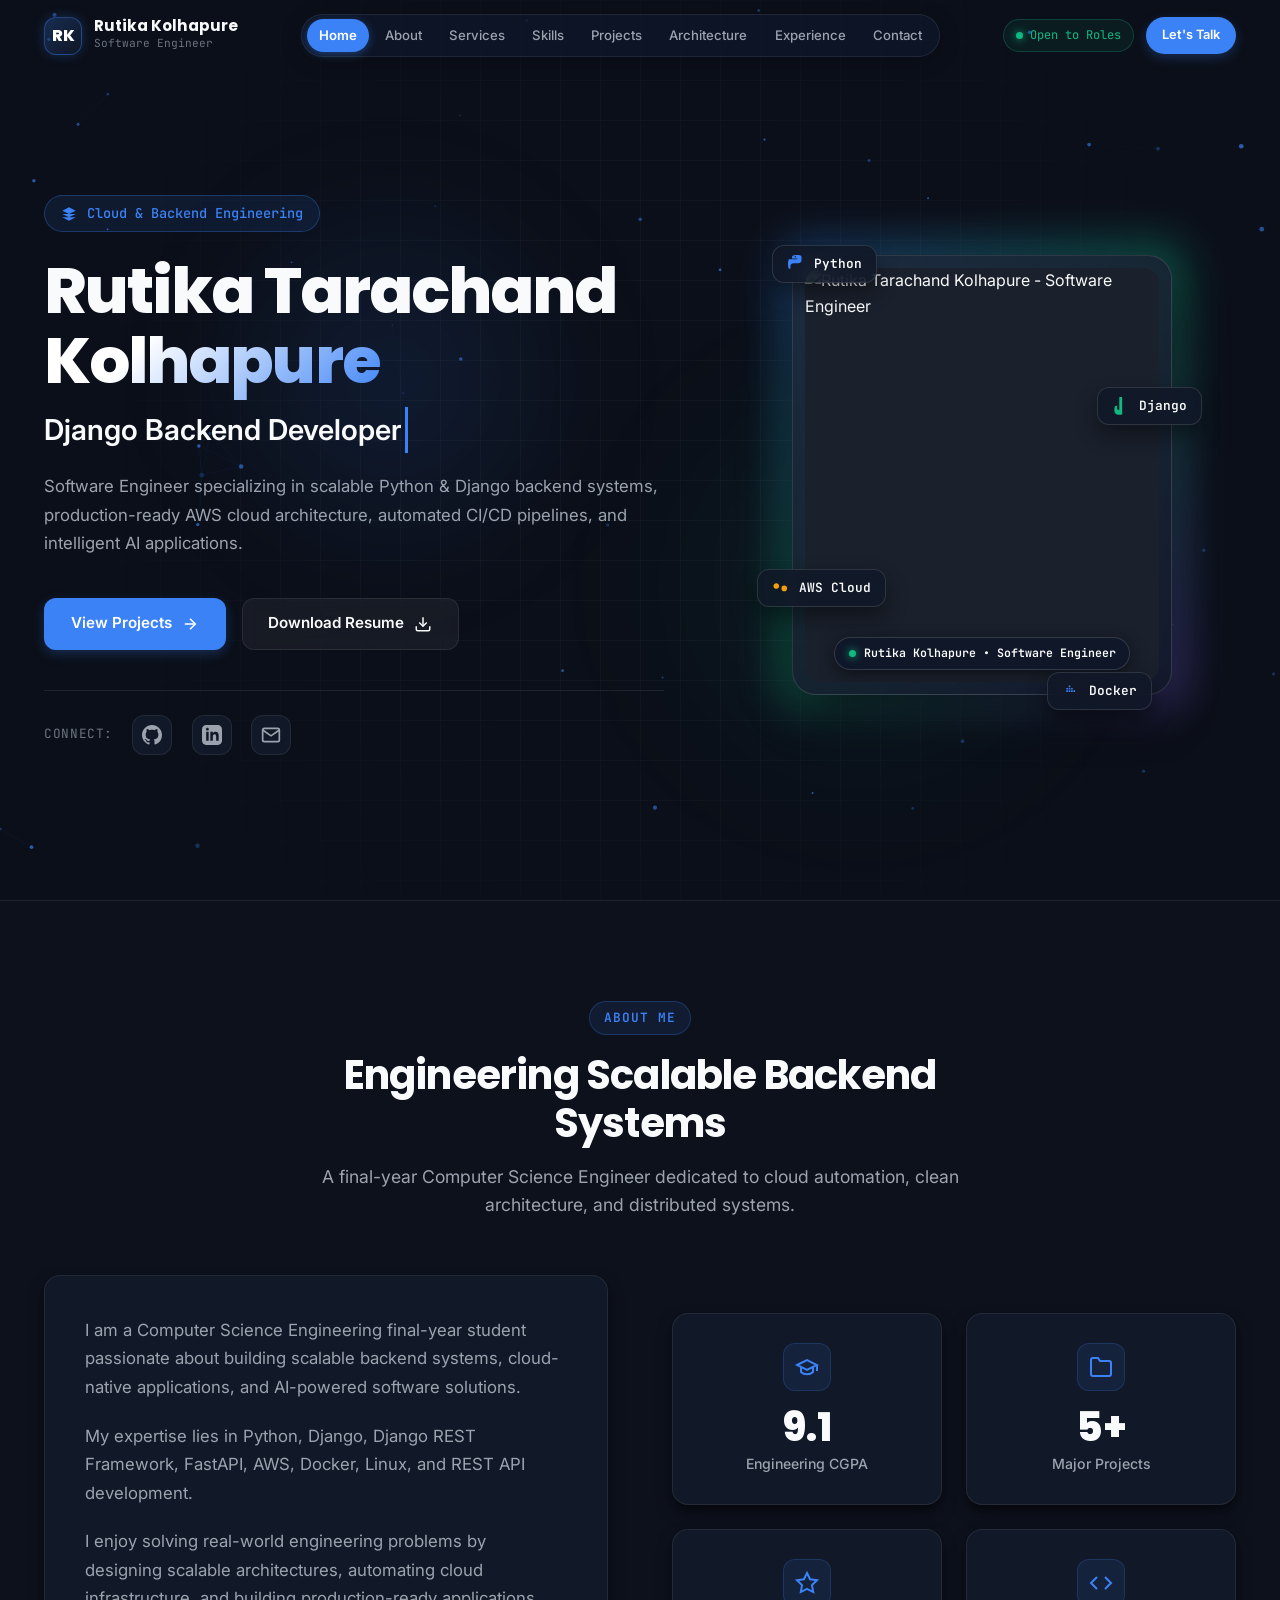
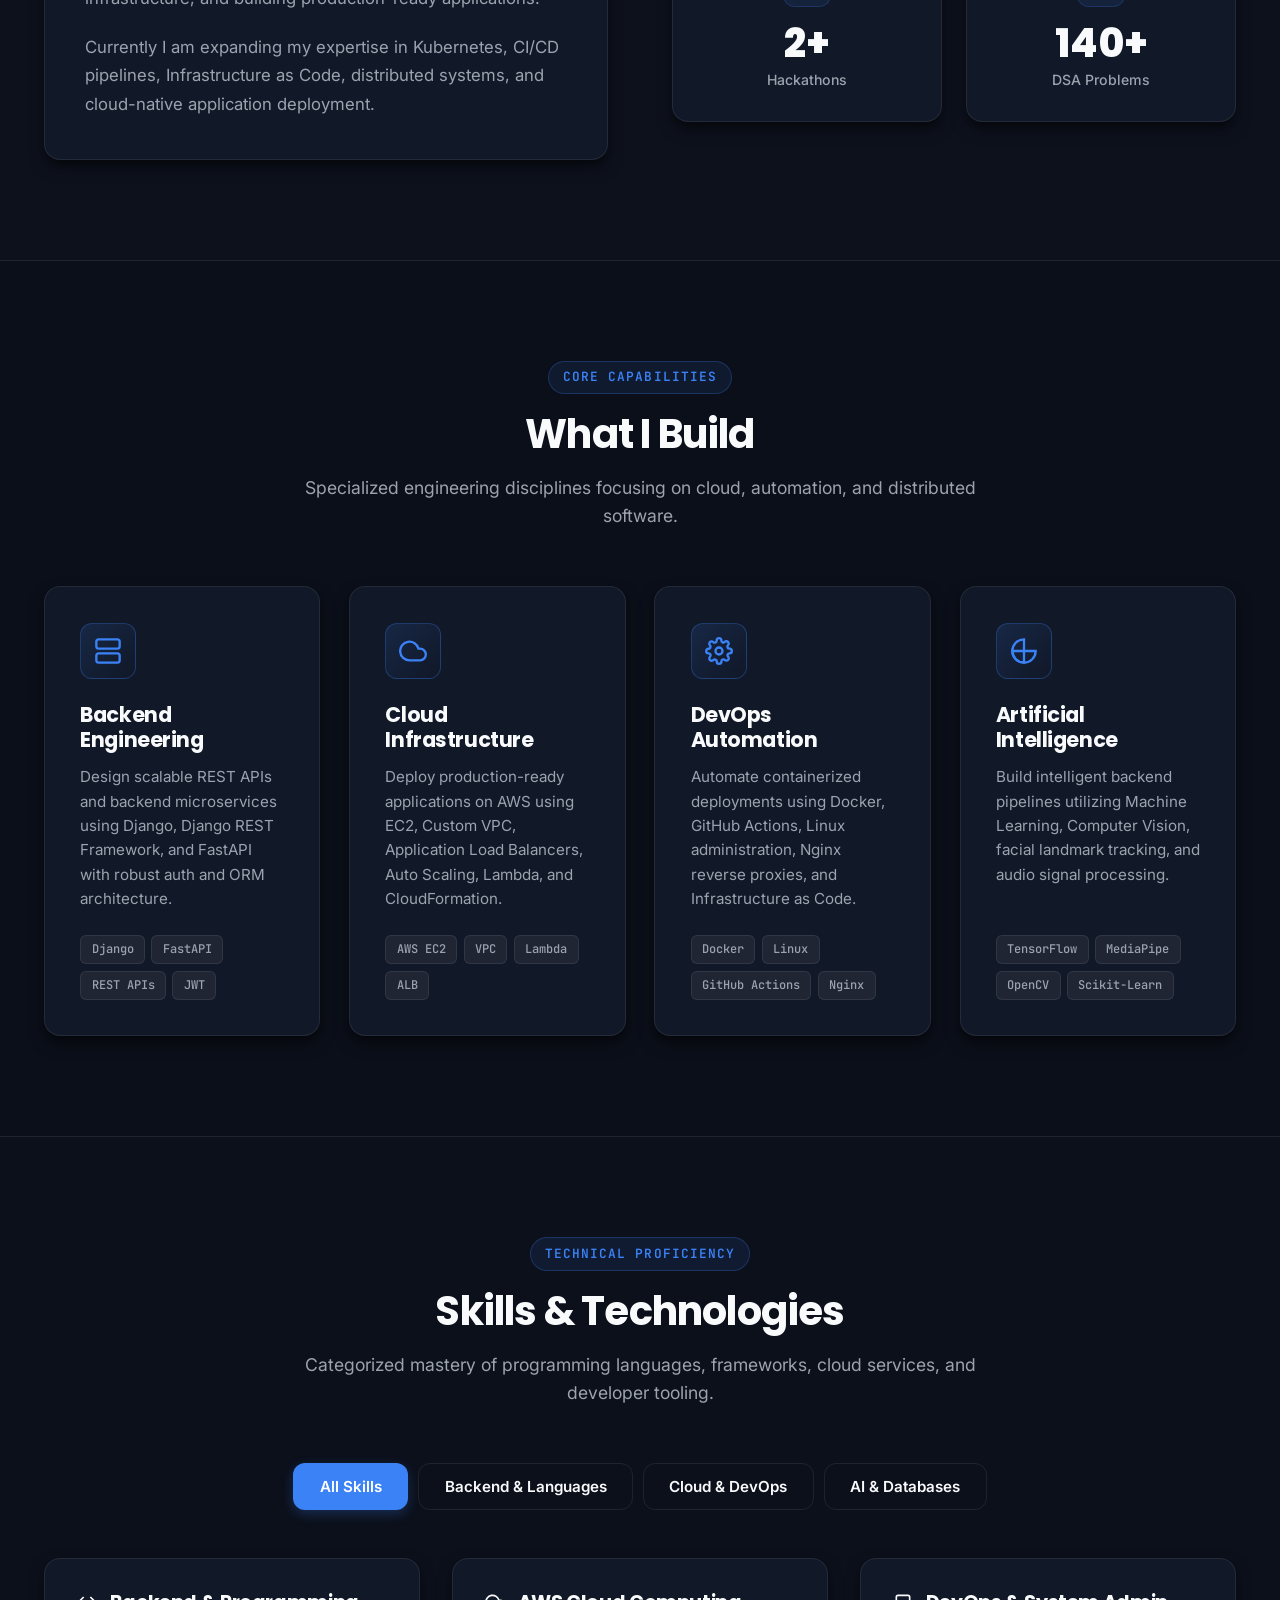
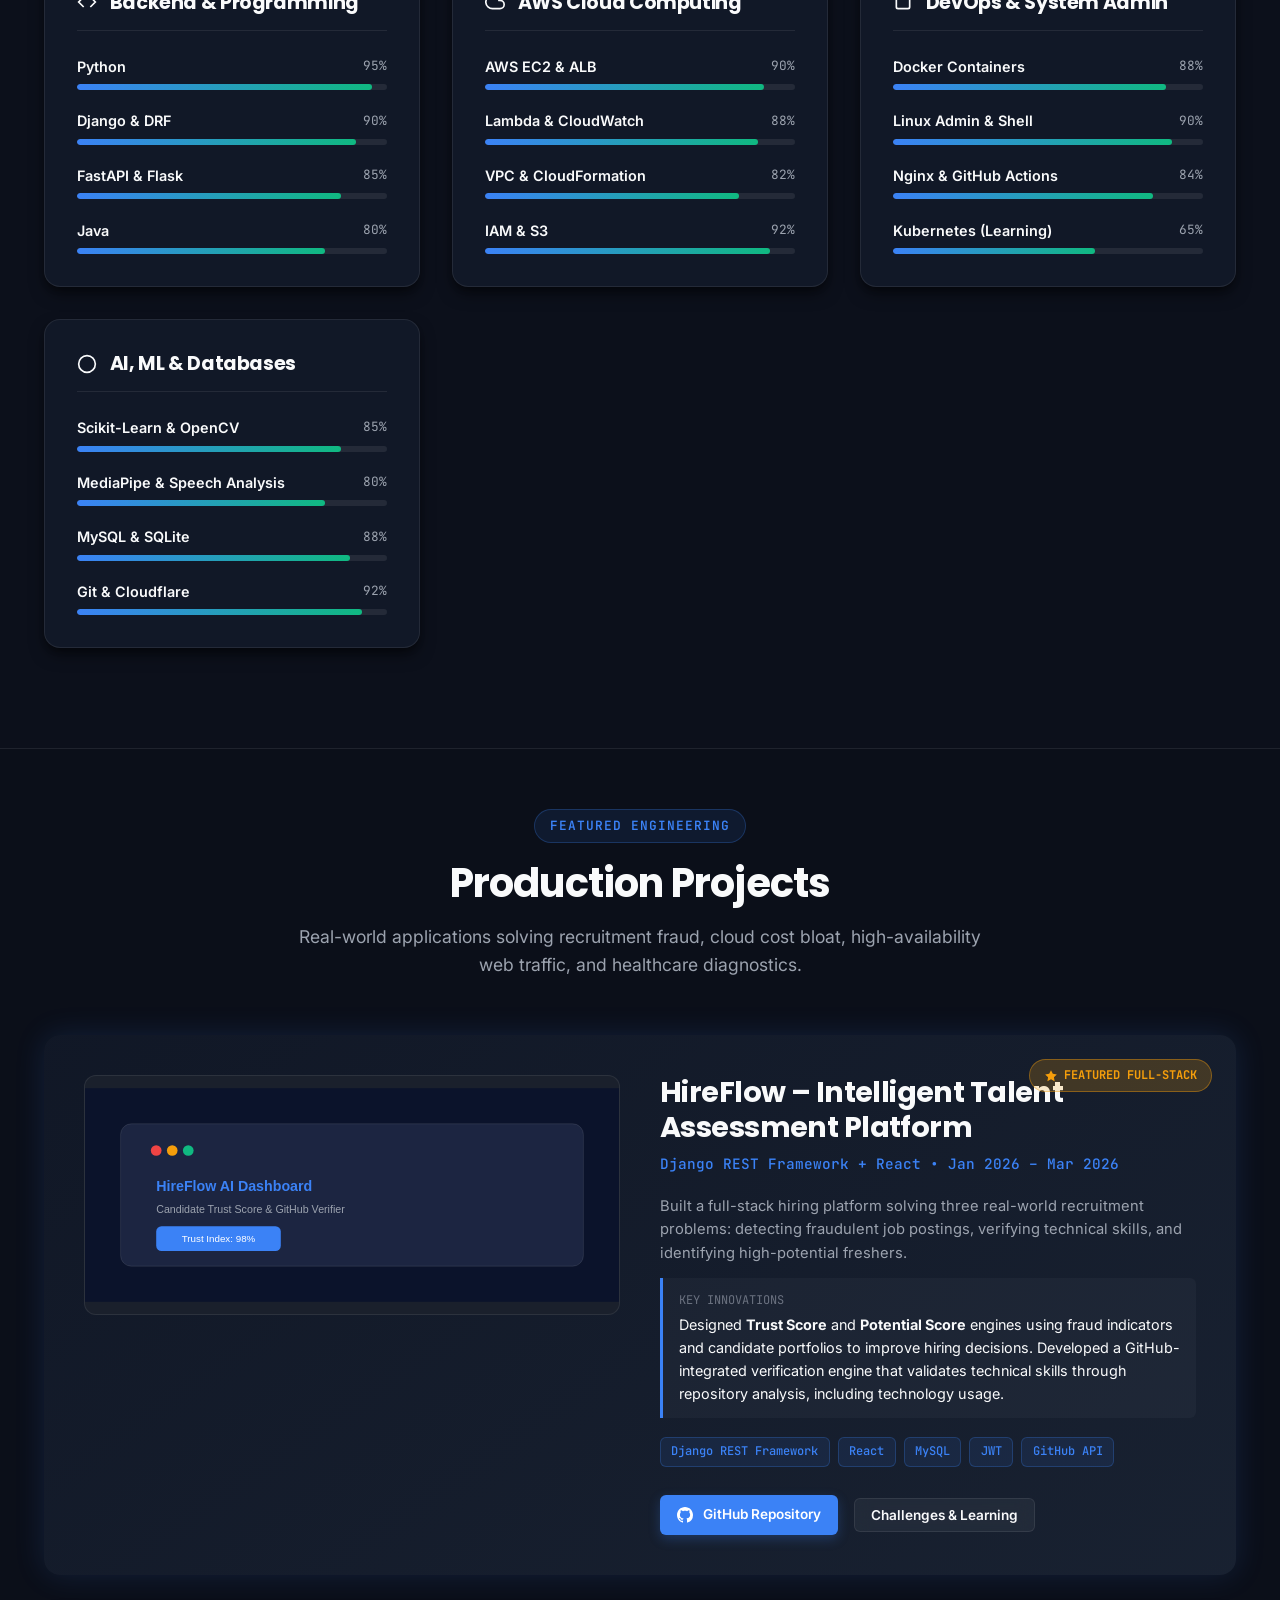
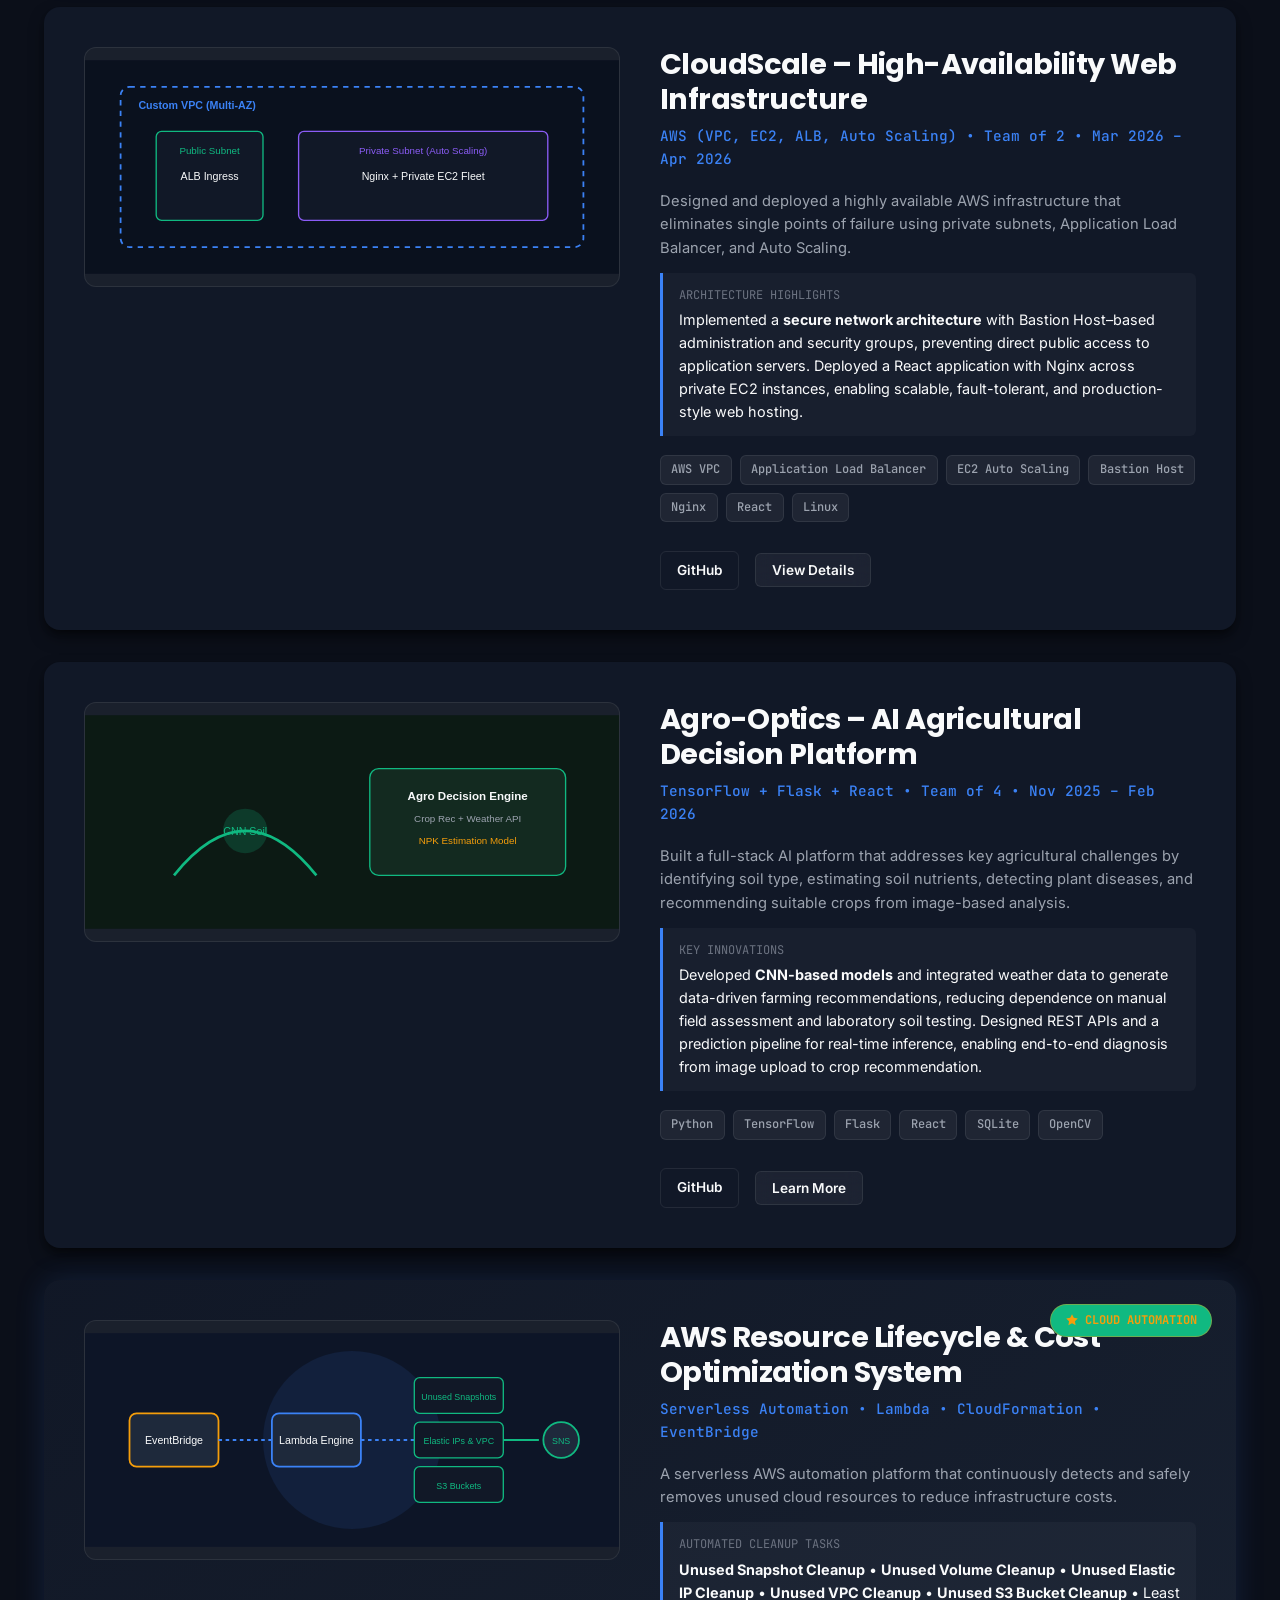
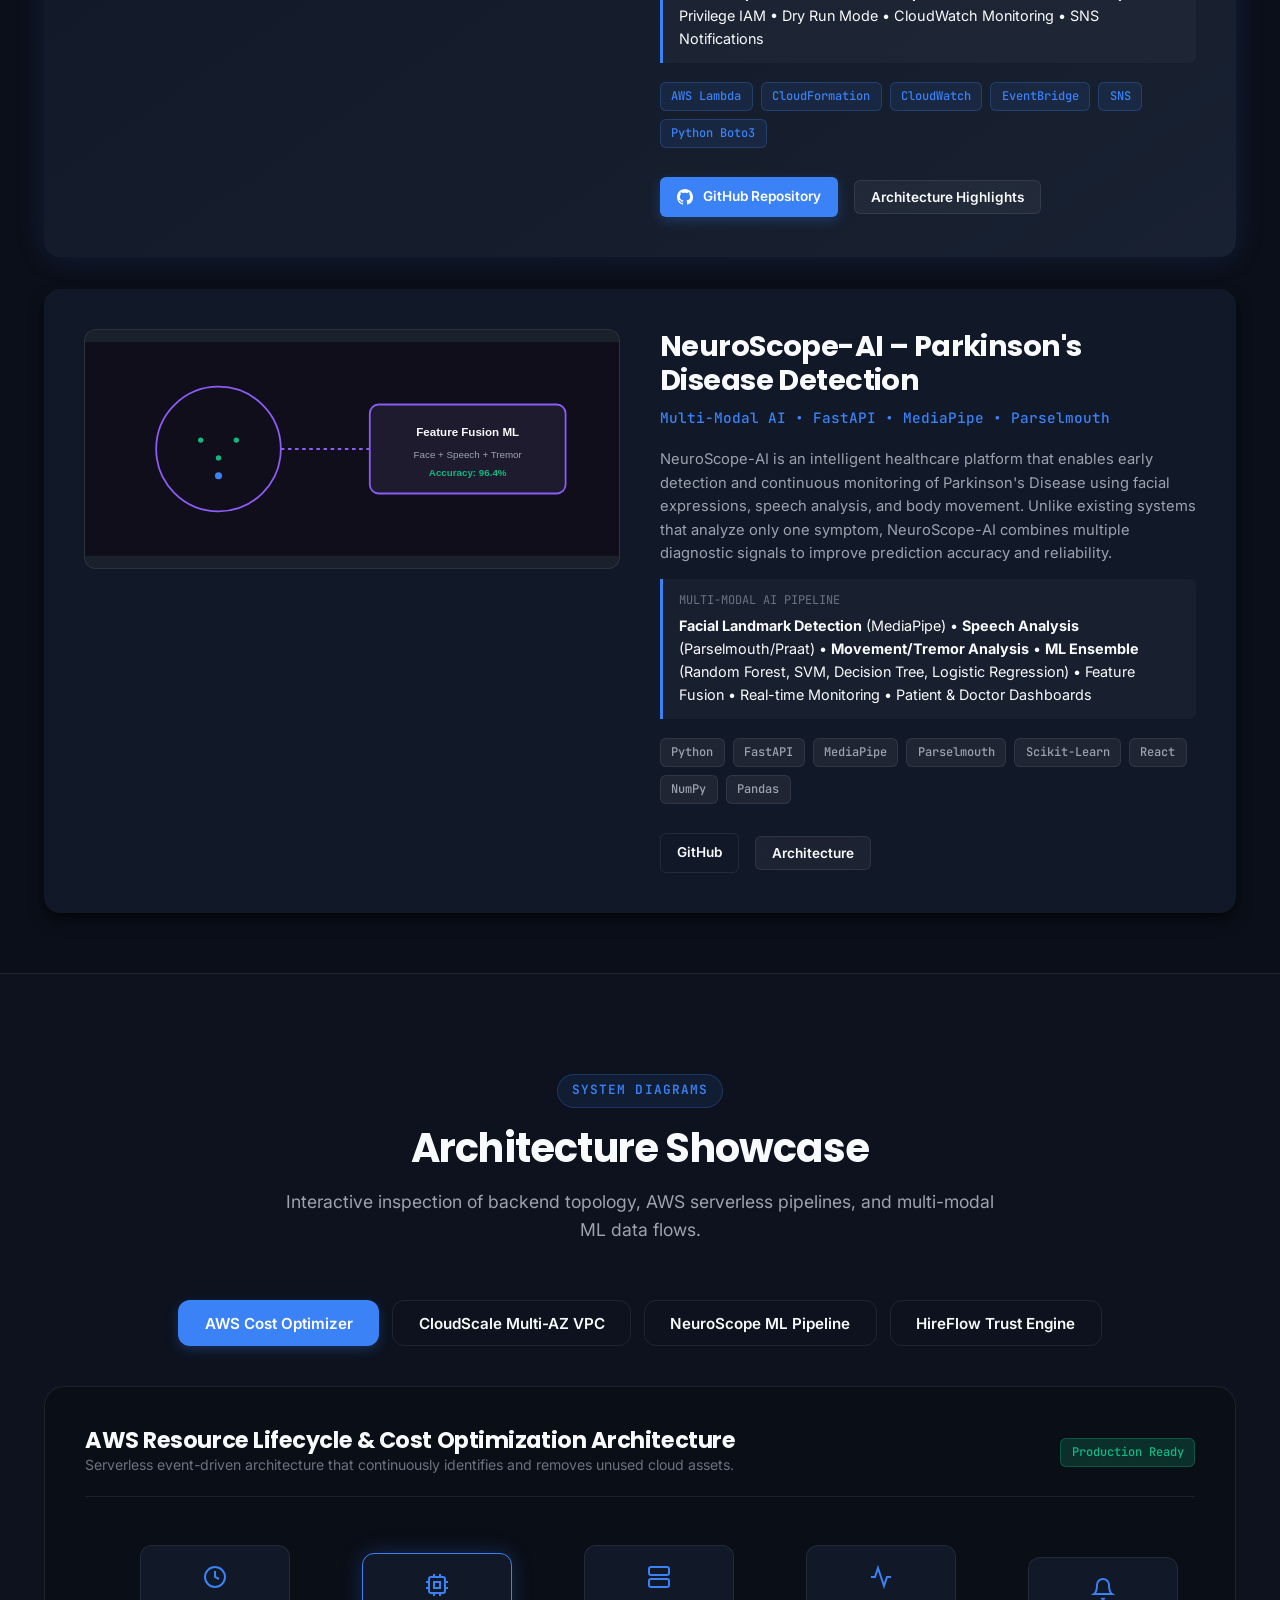
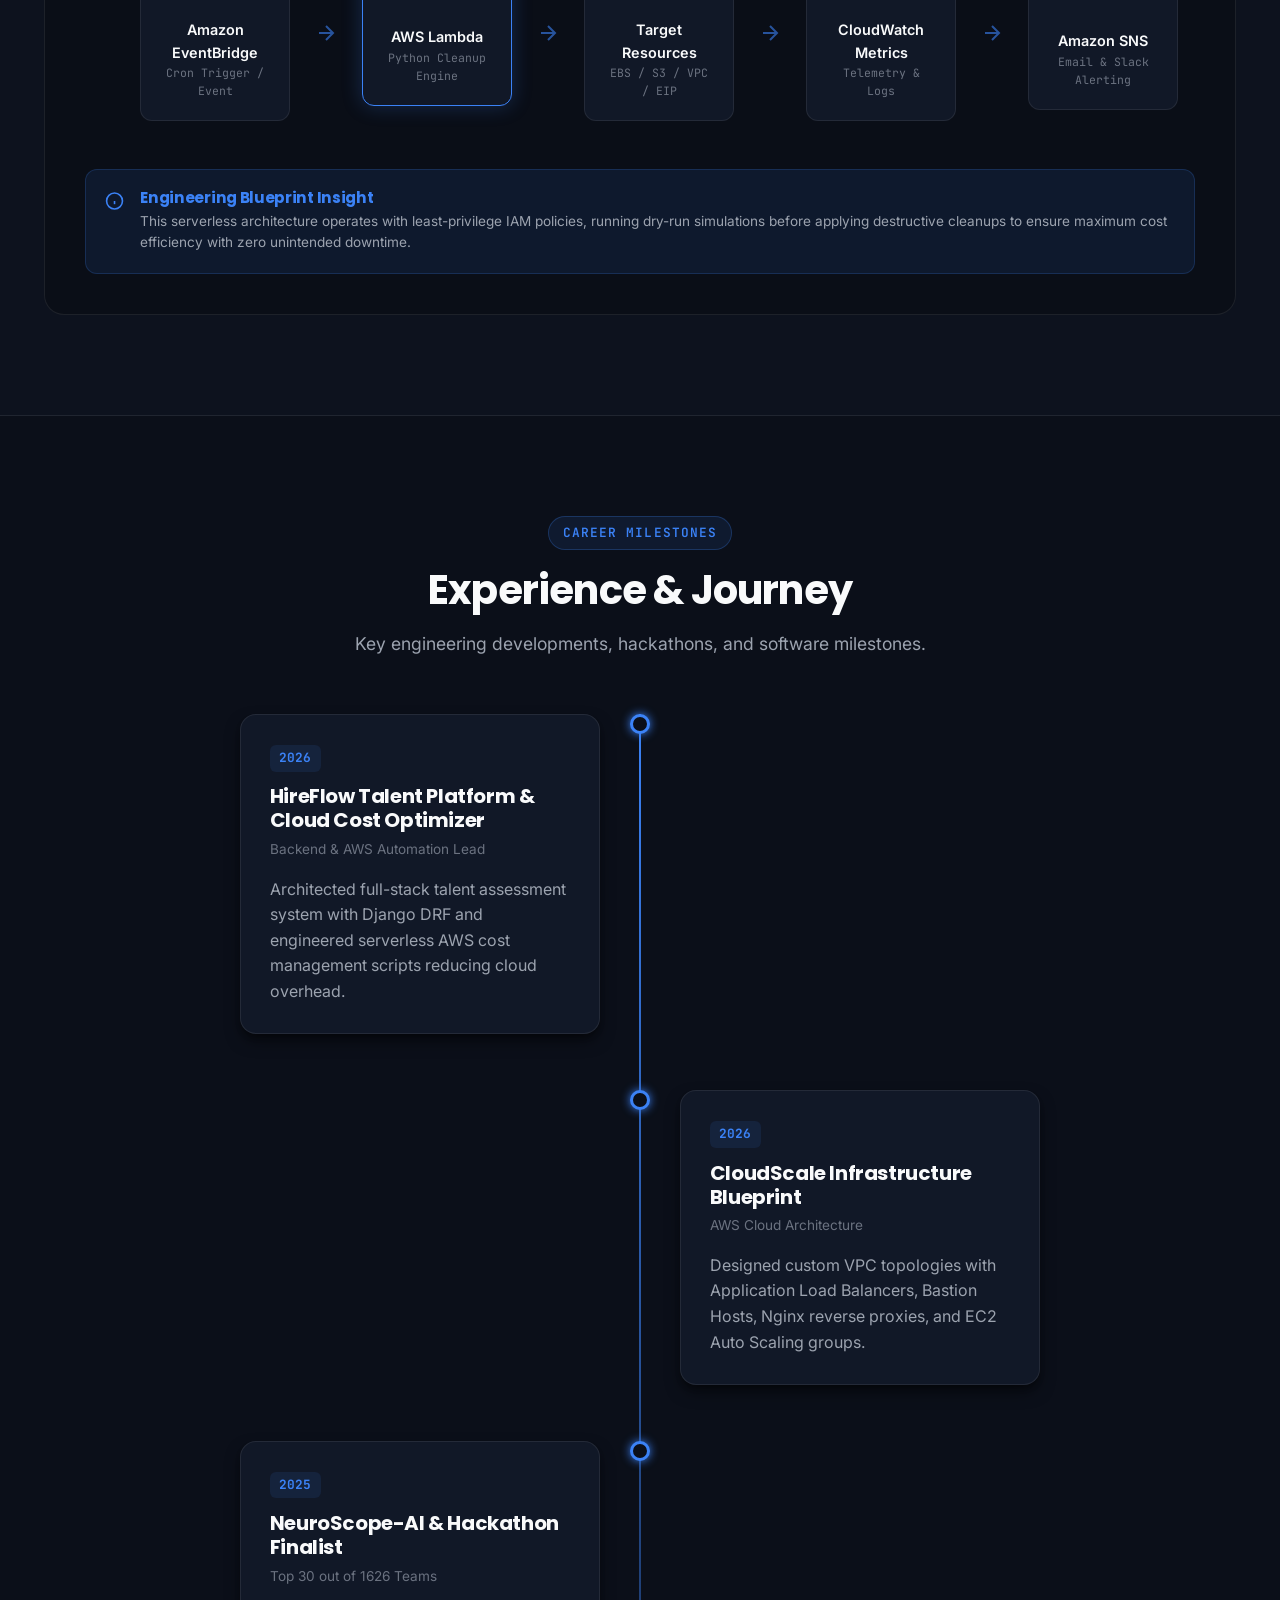
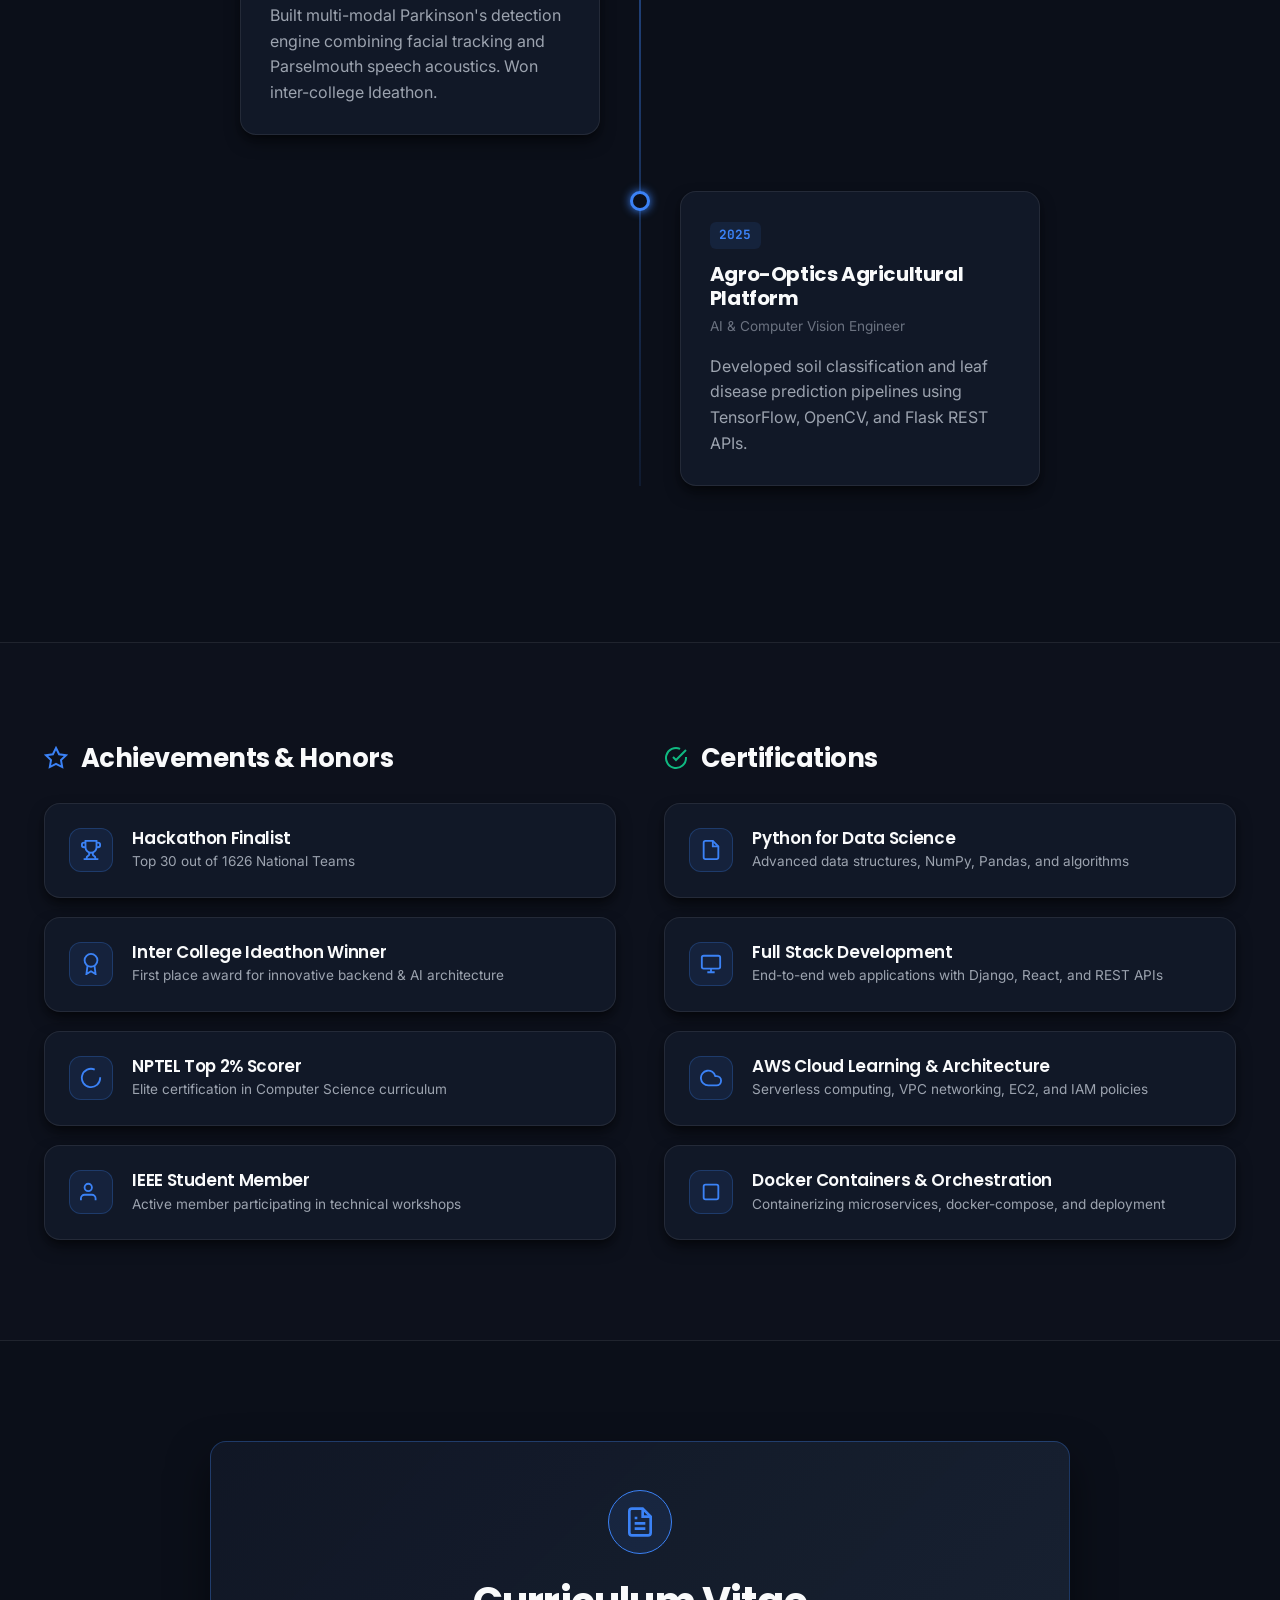
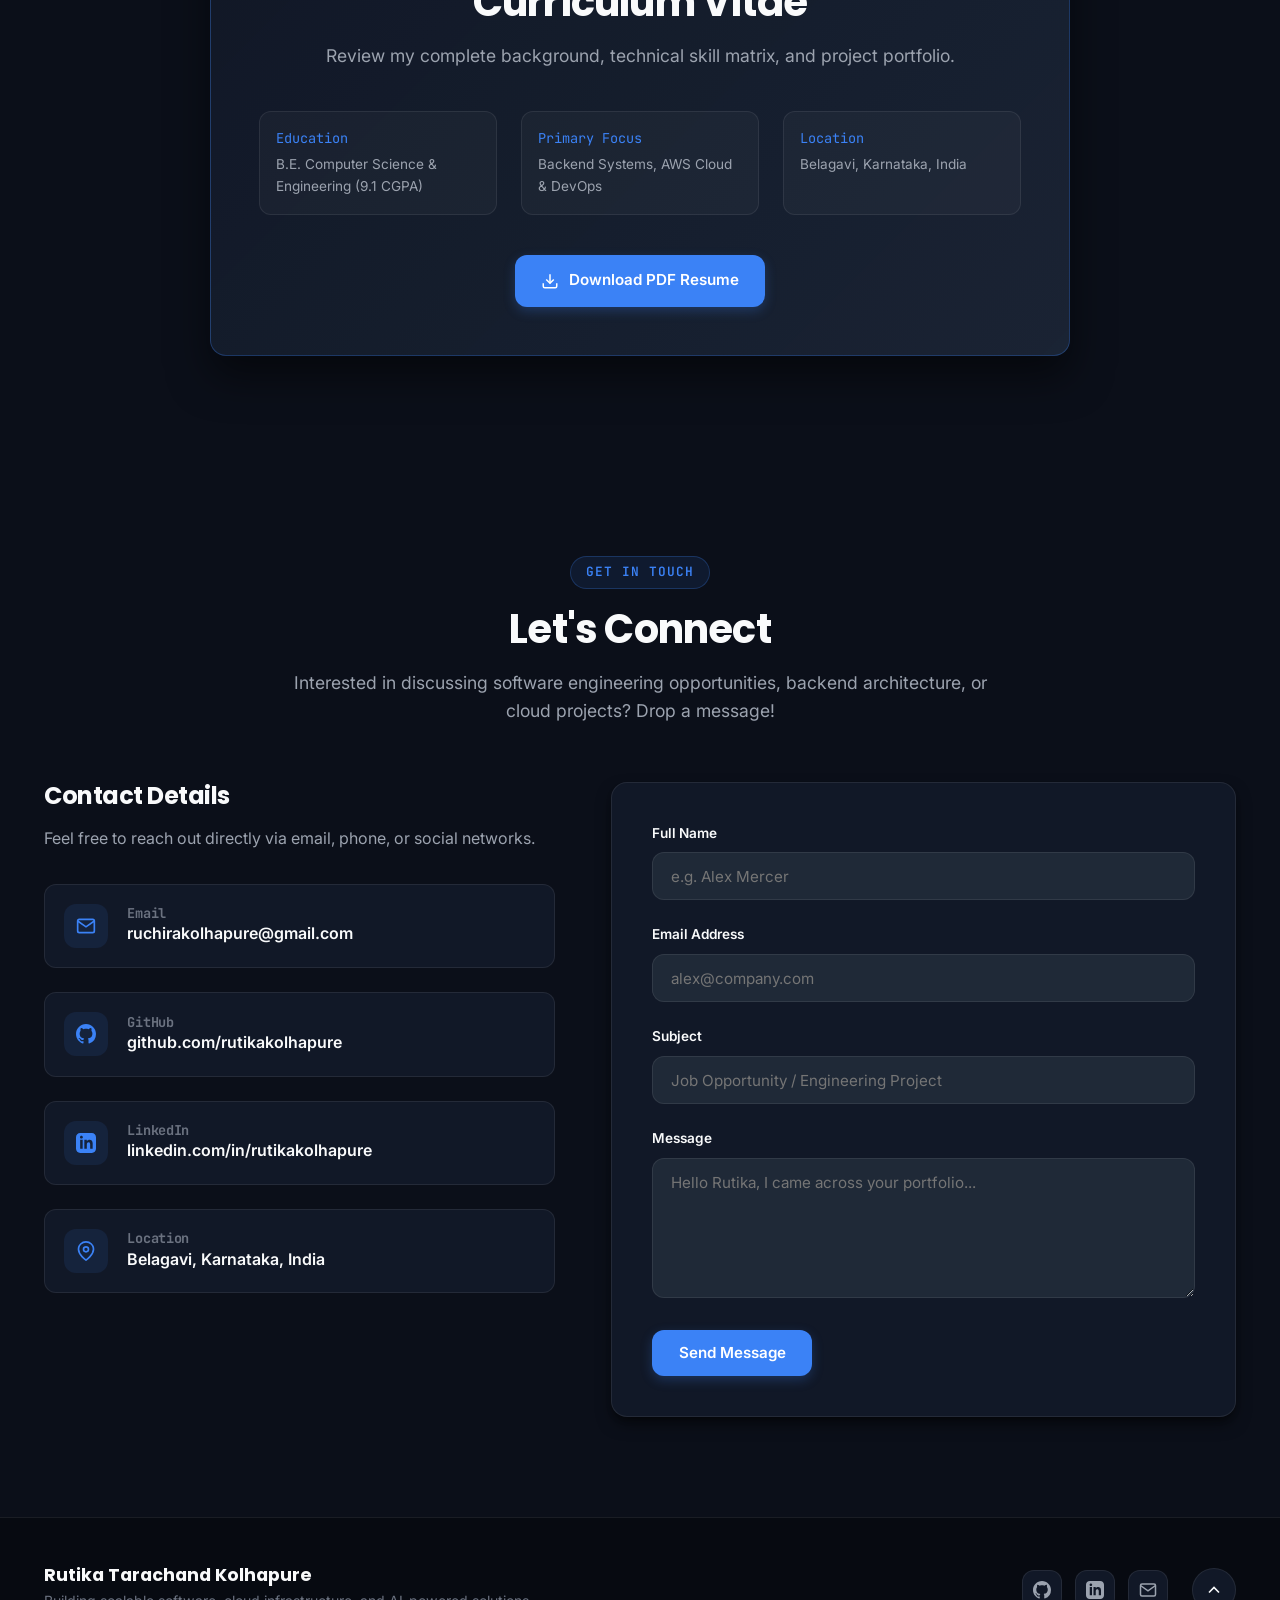
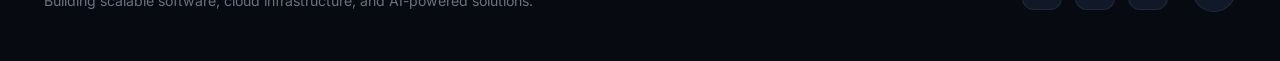
==== index.html @ 98e26243 "Initial portfolio" ====
<!DOCTYPE html>
<html lang="en">
<head>
  <meta charset="UTF-8">
  <meta name="viewport" content="width=device-width, initial-scale=1.0">
  <meta name="description" content="Rutika Tarachand Kolhapure - Senior Software Engineer, Backend & Cloud Developer Portfolio. Expertise in Django, FastAPI, AWS, Docker, and AI/ML Systems.">
  <meta name="keywords" content="Rutika Kolhapure, Software Engineer, Backend Developer, AWS Cloud Engineer, Django, FastAPI, Python, DevOps, Portfolio">
  <meta name="author" content="Rutika Tarachand Kolhapure">
  
  <!-- Open Graph / Social Meta -->
  <meta property="og:type" content="website">
  <meta property="og:title" content="Rutika Kolhapure | Software Engineer Portfolio">
  <meta property="og:description" content="Senior Backend & Cloud Engineer specializing in scalable Python/Django systems, AWS infrastructure, and AI solutions.">
  <meta property="og:image" content="https://picsum.photos/seed/rutika-og/1200/630">
  
  <!-- Twitter Card -->
  <meta name="twitter:card" content="summary_large_image">
  <meta name="twitter:title" content="Rutika Kolhapure | Software Engineer">
  <meta name="twitter:description" content="Backend & Cloud Engineer Portfolio - Scalable Systems & AWS Cloud Architecture">
  
  <title>Rutika Kolhapure | Software Engineer & Cloud Developer</title>
  
  <!-- Stylesheets -->
  <link rel="stylesheet" href="./style.css">
</head>
<body>

  <!-- ==========================================
       1. LOADING SCREEN
       ========================================== -->
  <div id="loader" aria-label="Loading Website">
    <div class="loader-container">
      <svg class="loader-svg" viewBox="0 0 100 100">
        <circle class="loader-circle-bg" cx="50" cy="50" r="45"></circle>
        <circle class="loader-circle-progress" cx="50" cy="50" r="45"></circle>
      </svg>
      <div class="loader-brand">RK</div>
    </div>
    <div class="loader-text">Initializing Scalable Portfolio...</div>
  </div>

  <!-- ==========================================
       2. STICKY NAVBAR
       ========================================== -->
  <header class="navbar">
    <div class="container navbar-container">
      <a href="#home" class="nav-brand" aria-label="Rutika Kolhapure Home">
        <div class="brand-badge">RK</div>
        <div class="brand-info">
          <span class="brand-name">Rutika Kolhapure</span>
          <span class="brand-title">Software Engineer</span>
        </div>
      </a>

      <nav class="nav-center">
        <ul class="nav-menu">
          <li><a href="#home" class="nav-link active">Home</a></li>
          <li><a href="#about" class="nav-link">About</a></li>
          <li><a href="#what-i-build" class="nav-link">Services</a></li>
          <li><a href="#skills" class="nav-link">Skills</a></li>
          <li><a href="#projects" class="nav-link">Projects</a></li>
          <li><a href="#architecture" class="nav-link">Architecture</a></li>
          <li><a href="#experience" class="nav-link">Experience</a></li>
          <li><a href="#contact" class="nav-link">Contact</a></li>
        </ul>
      </nav>

      <div class="nav-actions">
        <div class="status-indicator">
          <span class="status-dot"></span>
          <span>Open to Roles</span>
        </div>
        <a href="#contact" class="btn btn-sm btn-primary nav-cta">Let's Talk</a>
        <button class="hamburger" aria-label="Toggle Mobile Menu">
          <span class="hamburger-line line-1"></span>
          <span class="hamburger-line line-2"></span>
          <span class="hamburger-line line-3"></span>
        </button>
      </div>
    </div>
  </header>

  <!-- Mobile Menu Drawer -->
  <div class="mobile-menu" aria-label="Mobile Navigation">
    <div class="mobile-menu-header">
      <div class="brand-badge">RK</div>
      <button class="mobile-menu-close" aria-label="Close Menu">
        <svg width="24" height="24" fill="none" stroke="currentColor" stroke-width="2" viewBox="0 0 24 24"><line x1="18" y1="6" x2="6" y2="18"/><line x1="6" y1="6" x2="18" y2="18"/></svg>
      </button>
    </div>
    <ul class="mobile-nav-links">
      <li><a href="#home"><span class="nav-num">01</span>Home</a></li>
      <li><a href="#about"><span class="nav-num">02</span>About</a></li>
      <li><a href="#what-i-build"><span class="nav-num">03</span>Services</a></li>
      <li><a href="#skills"><span class="nav-num">04</span>Skills</a></li>
      <li><a href="#projects"><span class="nav-num">05</span>Projects</a></li>
      <li><a href="#architecture"><span class="nav-num">06</span>Architecture</a></li>
      <li><a href="#experience"><span class="nav-num">07</span>Experience</a></li>
      <li><a href="#resume"><span class="nav-num">08</span>Resume</a></li>
      <li><a href="#contact"><span class="nav-num">09</span>Contact</a></li>
    </ul>
    <div class="mobile-menu-footer">
      <a href="#contact" class="btn btn-primary w-full">Let's Connect</a>
    </div>
  </div>

  <!-- ==========================================
       3. HERO SECTION
       ========================================== -->
  <section id="home" class="hero">
    <canvas id="particles-canvas"></canvas>
    <div class="hero-grid-bg"></div>
    <div class="hero-glow-blob-1"></div>
    <div class="hero-glow-blob-2"></div>

    <div class="container hero-container">
      <div class="hero-content">
        <div class="hero-greeting">
          <svg width="16" height="16" fill="currentColor" viewBox="0 0 24 24"><path d="M12 2L2 7l10 5 10-5-10-5zM2 17l10 5 10-5M2 12l10 5 10-5"/></svg>
          <span>Cloud & Backend Engineering</span>
        </div>

        <h1 class="hero-name">
          Rutika Tarachand <span>Kolhapure</span>
        </h1>

        <div class="hero-typing-wrapper">
          <span class="typing-text"></span>
        </div>

        <p class="hero-description">
          Software Engineer specializing in scalable Python & Django backend systems, production-ready AWS cloud architecture, automated CI/CD pipelines, and intelligent AI applications.
        </p>

        <div class="hero-buttons">
          <a href="#projects" class="btn btn-primary">
            <span>View Projects</span>
            <svg width="18" height="18" fill="none" stroke="currentColor" stroke-width="2" viewBox="0 0 24 24"><line x1="5" y1="12" x2="19" y2="12"/><polyline points="12 5 19 12 12 19"/></svg>
          </a>
          <a href="#resume" class="btn btn-secondary">
            <span>Download Resume</span>
            <svg width="18" height="18" fill="none" stroke="currentColor" stroke-width="2" viewBox="0 0 24 24"><path d="M21 15v4a2 2 0 0 1-2 2H5a2 2 0 0 1-2-2v-4"/><polyline points="7 10 12 15 17 10"/><line x1="12" y1="15" x2="12" y2="3"/></svg>
          </a>
        </div>

        <div class="hero-socials">
          <span class="hero-socials-label">Connect:</span>
          <a href="https://github.com" target="_blank" rel="noopener noreferrer" class="social-icon-btn" aria-label="GitHub Profile">
            <svg width="20" height="20" fill="currentColor" viewBox="0 0 24 24"><path d="M12 0C5.37 0 0 5.37 0 12c0 5.31 3.435 9.795 8.205 11.385.6.105.825-.255.825-.57 0-.285-.015-1.23-.015-2.235-3.015.555-3.795-.735-4.035-1.41-.135-.345-.72-1.41-1.23-1.695-.42-.225-1.02-.78-.015-.795.945-.015 1.62.87 1.845 1.23 1.08 1.815 2.805 1.305 3.495.99.105-.78.42-1.305.765-1.605-2.67-.3-5.46-1.335-5.46-5.925 0-1.305.465-2.385 1.23-3.225-.12-.3-.54-1.53.12-3.18 0 0 1.005-.315 3.3 1.23.96-.27 1.98-.405 3-.405s2.04.135 3 .405c2.295-1.56 3.3-1.23 3.3-1.23.66 1.65.24 2.88.12 3.18.765.84 1.23 1.905 1.23 3.225 0 4.605-2.805 5.625-5.475 5.925.435.375.81 1.095.81 2.22 0 1.605-.015 2.895-.015 3.3 0 .315.225.69.825.57A12.02 12.02 0 0024 12c0-6.63-5.37-12-12-12z"/></svg>
          </a>
          <a href="https://linkedin.com" target="_blank" rel="noopener noreferrer" class="social-icon-btn" aria-label="LinkedIn Profile">
            <svg width="20" height="20" fill="currentColor" viewBox="0 0 24 24"><path d="M19 0h-14c-2.761 0-5 2.239-5 5v14c0 2.761 2.239 5 5 5h14c2.762 0 5-2.239 5-5v-14c0-2.761-2.238-5-5-5zm-11 19h-3v-11h3v11zm-1.5-12.268c-.966 0-1.75-.79-1.75-1.764s.784-1.764 1.75-1.764 1.75.79 1.75 1.764-.783 1.764-1.75 1.764zm13.5 12.268h-3v-5.604c0-3.368-4-3.113-4 0v5.604h-3v-11h3v1.765c1.396-2.586 7-2.777 7 2.476v6.759z"/></svg>
          </a>
          <a href="mailto:rutikakolhapure@gmail.com" class="social-icon-btn" aria-label="Send Email">
            <svg width="20" height="20" fill="none" stroke="currentColor" stroke-width="2" viewBox="0 0 24 24"><path d="M4 4h16c1.1 0 2 .9 2 2v12c0 1.1-.9 2-2 2H4c-1.1 0-2-.9-2-2V6c0-1.1.9-2 2-2z"/><polyline points="22,6 12,13 2,6"/></svg>
          </a>
        </div>
      </div>

      <div class="hero-visual">
        <div class="hero-frame-wrapper">
          <div class="glowing-ring"></div>
          <div class="hero-glass-frame">
            <div class="hero-img-container">
              <img 
                
                src="\assets\.aistudio\rutika_photo.jpeg" 
                alt="Rutika Tarachand Kolhapure - Software Engineer" 
                class="hero-img" 
                referrerPolicy="no-referrer"
                onError="this.onerror=null; this.src='/assets/rutika_photo.svg';"
              />
              <div class="hero-img-overlay">
                <div class="profile-tag">
                  <span class="status-pulse"></span>
                  <span>Rutika Kolhapure • Software Engineer</span>
                </div>
              </div>
            </div>
          </div>

          <!-- Floating Badges -->
          <div class="floating-badge fb-python">
            <svg viewBox="0 0 24 24" fill="#3B82F6"><path d="M12 0C5.38 0 5.4 2.32 5.4 2.32V4.7H12.2V5.5H2.33S0 5.25 0 11.91c0 6.66 2.05 6.42 2.05 6.42h1.22v-3.41s-.06-4.08 4.02-4.08h6.86s3.88.08 3.88-3.76V2.32S18.62 0 12 0zm-2.18 1.48c.55 0 .99.44.99.99 0 .55-.44.99-.99.99-.55 0-.99-.44-.99-.99 0-.55.44-.99.99-.99z"/></svg>
            <span>Python</span>
          </div>
          <div class="floating-badge fb-django">
            <svg viewBox="0 0 24 24" fill="#10B981"><path d="M11.23 0H8.38v17.48c-1.39.08-2.31-.38-2.77-1.38-.46-1.08-.38-2.62.23-4.62l-3.39.92c-.69 2.77-.85 5.08-.46 6.93.38 1.85 1.46 3.15 3.23 3.92 1.77.77 4.15.77 7.01 0V0z"/></svg>
            <span>Django</span>
          </div>
          <div class="floating-badge fb-aws">
            <svg viewBox="0 0 24 24" fill="#F59E0B"><path d="M18.75 12.5a3.75 3.75 0 1 0-3.75 3.75 3.75 3.75 0 0 0 3.75-3.75zm-12.5 0A3.75 3.75 0 1 0 2.5 12.5 3.75 3.75 0 0 0 6.25 12.5z"/></svg>
            <span>AWS Cloud</span>
          </div>
          <div class="floating-badge fb-docker">
            <svg viewBox="0 0 24 24" fill="#3B82F6"><path d="M13.98 11.08h2.12v2.12h-2.12zm-3.18 0h2.12v2.12h-2.12zm-3.18 0h2.12v2.12H7.62zm-3.18 0h2.12v2.12H4.44zm6.36-3.18h2.12v2.12h-2.12zm-3.18 0h2.12v2.12H7.62zm-3.18 0h2.12v2.12H4.44zm3.18-3.18h2.12v2.12H7.62z"/></svg>
            <span>Docker</span>
          </div>
        </div>
      </div>
    </div>
  </section>

  <!-- ==========================================
       4. ABOUT ME SECTION
       ========================================== -->
  <section id="about" class="about">
    <div class="container">
      <div class="section-header">
        <div class="section-tag">About Me</div>
        <h2 class="section-title">Engineering Scalable Backend Systems</h2>
        <p class="section-subtitle">A final-year Computer Science Engineer dedicated to cloud automation, clean architecture, and distributed systems.</p>
      </div>

      <div class="about-grid">
        <div class="glass-card about-bio-card">
          <div class="about-bio-text">
            <p>
              I am a Computer Science Engineering final-year student passionate about building scalable backend systems, cloud-native applications, and AI-powered software solutions.
            </p>
            <p>
              My expertise lies in Python, Django, Django REST Framework, FastAPI, AWS, Docker, Linux, and REST API development.
            </p>
            <p>
              I enjoy solving real-world engineering problems by designing scalable architectures, automating cloud infrastructure, and building production-ready applications.
            </p>
            <p>
              Currently I am expanding my expertise in Kubernetes, CI/CD pipelines, Infrastructure as Code, distributed systems, and cloud-native application deployment.
            </p>
          </div>
        </div>

        <div class="about-stats-grid">
          <div class="glass-card stat-card">
            <div class="stat-icon-wrapper">
              <svg width="24" height="24" fill="none" stroke="currentColor" stroke-width="2" viewBox="0 0 24 24"><path d="M22 10v6M2 10l10-5 10 5-10 5z"/><path d="M6 12v5c3 3 9 3 12 0v-5"/></svg>
            </div>
            <div class="stat-number" data-count="9.1">0</div>
            <div class="stat-label">Engineering CGPA</div>
          </div>

          <div class="glass-card stat-card">
            <div class="stat-icon-wrapper">
              <svg width="24" height="24" fill="none" stroke="currentColor" stroke-width="2" viewBox="0 0 24 24"><path d="M22 19a2 2 0 0 1-2 2H4a2 2 0 0 1-2-2V5a2 2 0 0 1 2-2h5l2 3h9a2 2 0 0 1 2 2z"/></svg>
            </div>
            <div class="stat-number" data-count="5" data-suffix="+">0</div>
            <div class="stat-label">Major Projects</div>
          </div>

          <div class="glass-card stat-card">
            <div class="stat-icon-wrapper">
              <svg width="24" height="24" fill="none" stroke="currentColor" stroke-width="2" viewBox="0 0 24 24"><polygon points="12 2 15.09 8.26 22 9.27 17 14.14 18.18 21.02 12 17.77 5.82 21.02 7 14.14 2 9.27 8.91 8.26 12 2"/></svg>
            </div>
            <div class="stat-number" data-count="2" data-suffix="+">0</div>
            <div class="stat-label">Hackathons</div>
          </div>

          <div class="glass-card stat-card">
            <div class="stat-icon-wrapper">
              <svg width="24" height="24" fill="none" stroke="currentColor" stroke-width="2" viewBox="0 0 24 24"><polyline points="16 18 22 12 16 6"/><polyline points="8 6 2 12 8 18"/></svg>
            </div>
            <div class="stat-number" data-count="140" data-suffix="+">0</div>
            <div class="stat-label">DSA Problems</div>
          </div>
        </div>
      </div>
    </div>
  </section>

  <!-- ==========================================
       5. WHAT I BUILD SECTION
       ========================================== -->
  <section id="what-i-build" class="what-i-build">
    <div class="container">
      <div class="section-header">
        <div class="section-tag">Core Capabilities</div>
        <h2 class="section-title">What I Build</h2>
        <p class="section-subtitle">Specialized engineering disciplines focusing on cloud, automation, and distributed software.</p>
      </div>

      <div class="services-grid">
        <div class="glass-card service-card">
          <div class="service-icon-box">
            <svg width="28" height="28" fill="none" stroke="currentColor" stroke-width="2" viewBox="0 0 24 24"><rect x="2" y="2" width="20" height="8" rx="2"/><rect x="2" y="14" width="20" height="8" rx="2"/><line x1="6" y1="6" x2="6.01" y2="6"/><line x1="6" y1="18" x2="6.01" y2="18"/></svg>
          </div>
          <h3 class="service-title">Backend Engineering</h3>
          <p class="service-desc">Design scalable REST APIs and backend microservices using Django, Django REST Framework, and FastAPI with robust auth and ORM architecture.</p>
          <div class="service-tags">
            <span class="badge">Django</span>
            <span class="badge">FastAPI</span>
            <span class="badge">REST APIs</span>
            <span class="badge">JWT</span>
          </div>
        </div>

        <div class="glass-card service-card">
          <div class="service-icon-box">
            <svg width="28" height="28" fill="none" stroke="currentColor" stroke-width="2" viewBox="0 0 24 24"><path d="M18 10h-1.26A8 8 0 1 0 9 20h9a5 5 0 0 0 0-10z"/></svg>
          </div>
          <h3 class="service-title">Cloud Infrastructure</h3>
          <p class="service-desc">Deploy production-ready applications on AWS using EC2, Custom VPC, Application Load Balancers, Auto Scaling, Lambda, and CloudFormation.</p>
          <div class="service-tags">
            <span class="badge">AWS EC2</span>
            <span class="badge">VPC</span>
            <span class="badge">Lambda</span>
            <span class="badge">ALB</span>
          </div>
        </div>

        <div class="glass-card service-card">
          <div class="service-icon-box">
            <svg width="28" height="28" fill="none" stroke="currentColor" stroke-width="2" viewBox="0 0 24 24"><circle cx="12" cy="12" r="3"/><path d="M19.4 15a1.65 1.65 0 0 0 .33 1.82l.06.06a2 2 0 0 1 0 2.83 2 2 0 0 1-2.83 0l-.06-.06a1.65 1.65 0 0 0-1.82-.33 1.65 1.65 0 0 0-1 1.51V21a2 2 0 0 1-2 2 2 2 0 0 1-2-2v-.09A1.65 1.65 0 0 0 9 19.4a1.65 1.65 0 0 0-1.82.33l-.06.06a2 2 0 0 1-2.83 0 2 2 0 0 1 0-2.83l.06-.06a1.65 1.65 0 0 0 .33-1.82 1.65 1.65 0 0 0-1.51-1H3a2 2 0 0 1-2-2 2 2 0 0 1 2-2h.09A1.65 1.65 0 0 0 4.6 9a1.65 1.65 0 0 0-.33-1.82l-.06-.06a2 2 0 0 1 0-2.83 2 2 0 0 1 2.83 0l.06.06a1.65 1.65 0 0 0 1.82.33H9a1.65 1.65 0 0 0 1-1.51V3a2 2 0 0 1 2-2 2 2 0 0 1 2 2v.09a1.65 1.65 0 0 0 1 1.51 1.65 1.65 0 0 0 1.82-.33l.06-.06a2 2 0 0 1 2.83 0 2 2 0 0 1 0 2.83l-.06.06a1.65 1.65 0 0 0-.33 1.82V9a1.65 1.65 0 0 0 1.51 1H21a2 2 0 0 1 2 2 2 2 0 0 1-2 2h-.09a1.65 1.65 0 0 0-1.51 1z"/></svg>
          </div>
          <h3 class="service-title">DevOps Automation</h3>
          <p class="service-desc">Automate containerized deployments using Docker, GitHub Actions, Linux administration, Nginx reverse proxies, and Infrastructure as Code.</p>
          <div class="service-tags">
            <span class="badge">Docker</span>
            <span class="badge">Linux</span>
            <span class="badge">GitHub Actions</span>
            <span class="badge">Nginx</span>
          </div>
        </div>

        <div class="glass-card service-card">
          <div class="service-icon-box">
            <svg width="28" height="28" fill="none" stroke="currentColor" stroke-width="2" viewBox="0 0 24 24"><path d="M12 2a10 10 0 1 0 10 10H12V2z"/><path d="M12 12L2.1 12a10 10 0 0 0 9.9 10V12z"/></svg>
          </div>
          <h3 class="service-title">Artificial Intelligence</h3>
          <p class="service-desc">Build intelligent backend pipelines utilizing Machine Learning, Computer Vision, facial landmark tracking, and audio signal processing.</p>
          <div class="service-tags">
            <span class="badge">TensorFlow</span>
            <span class="badge">MediaPipe</span>
            <span class="badge">OpenCV</span>
            <span class="badge">Scikit-Learn</span>
          </div>
        </div>
      </div>
    </div>
  </section>

  <!-- ==========================================
       6. SKILLS SECTION
       ========================================== -->
  <section id="skills" class="skills">
    <div class="container">
      <div class="section-header">
        <div class="section-tag">Technical Proficiency</div>
        <h2 class="section-title">Skills & Technologies</h2>
        <p class="section-subtitle">Categorized mastery of programming languages, frameworks, cloud services, and developer tooling.</p>
      </div>

      <div class="skills-filter">
        <button class="btn btn-primary skill-filter-btn" data-category="all">All Skills</button>
        <button class="btn btn-outline skill-filter-btn" data-category="backend">Backend & Languages</button>
        <button class="btn btn-outline skill-filter-btn" data-category="cloud">Cloud & DevOps</button>
        <button class="btn btn-outline skill-filter-btn" data-category="ai">AI & Databases</button>
      </div>

      <div class="skills-categories-grid">
        <!-- Programming & Backend -->
        <div class="glass-card skill-category-card" data-category="backend">
          <div class="skill-cat-header">
            <svg width="20" height="20" fill="none" stroke="currentColor" stroke-width="2" viewBox="0 0 24 24"><polyline points="16 18 22 12 16 6"/><polyline points="8 6 2 12 8 18"/></svg>
            <h3 class="skill-cat-title">Backend & Programming</h3>
          </div>
          <div class="skill-items-list">
            <div class="skill-item">
              <div class="skill-info"><span class="skill-name">Python</span><span class="skill-perc">95%</span></div>
              <div class="skill-progress-bg"><div class="skill-progress-bar" data-progress="95"></div></div>
            </div>
            <div class="skill-item">
              <div class="skill-info"><span class="skill-name">Django & DRF</span><span class="skill-perc">90%</span></div>
              <div class="skill-progress-bg"><div class="skill-progress-bar" data-progress="90"></div></div>
            </div>
            <div class="skill-item">
              <div class="skill-info"><span class="skill-name">FastAPI & Flask</span><span class="skill-perc">85%</span></div>
              <div class="skill-progress-bg"><div class="skill-progress-bar" data-progress="85"></div></div>
            </div>
            <div class="skill-item">
              <div class="skill-info"><span class="skill-name">Java</span><span class="skill-perc">80%</span></div>
              <div class="skill-progress-bg"><div class="skill-progress-bar" data-progress="80"></div></div>
            </div>
          </div>
        </div>

        <!-- Cloud Infrastructure -->
        <div class="glass-card skill-category-card" data-category="cloud">
          <div class="skill-cat-header">
            <svg width="20" height="20" fill="none" stroke="currentColor" stroke-width="2" viewBox="0 0 24 24"><path d="M18 10h-1.26A8 8 0 1 0 9 20h9a5 5 0 0 0 0-10z"/></svg>
            <h3 class="skill-cat-title">AWS Cloud Computing</h3>
          </div>
          <div class="skill-items-list">
            <div class="skill-item">
              <div class="skill-info"><span class="skill-name">AWS EC2 & ALB</span><span class="skill-perc">90%</span></div>
              <div class="skill-progress-bg"><div class="skill-progress-bar" data-progress="90"></div></div>
            </div>
            <div class="skill-item">
              <div class="skill-info"><span class="skill-name">Lambda & CloudWatch</span><span class="skill-perc">88%</span></div>
              <div class="skill-progress-bg"><div class="skill-progress-bar" data-progress="88"></div></div>
            </div>
            <div class="skill-item">
              <div class="skill-info"><span class="skill-name">VPC & CloudFormation</span><span class="skill-perc">82%</span></div>
              <div class="skill-progress-bg"><div class="skill-progress-bar" data-progress="82"></div></div>
            </div>
            <div class="skill-item">
              <div class="skill-info"><span class="skill-name">IAM & S3</span><span class="skill-perc">92%</span></div>
              <div class="skill-progress-bg"><div class="skill-progress-bar" data-progress="92"></div></div>
            </div>
          </div>
        </div>

        <!-- DevOps & Automation -->
        <div class="glass-card skill-category-card" data-category="cloud">
          <div class="skill-cat-header">
            <svg width="20" height="20" fill="none" stroke="currentColor" stroke-width="2" viewBox="0 0 24 24"><rect x="4" y="4" width="16" height="16" rx="2"/></svg>
            <h3 class="skill-cat-title">DevOps & System Admin</h3>
          </div>
          <div class="skill-items-list">
            <div class="skill-item">
              <div class="skill-info"><span class="skill-name">Docker Containers</span><span class="skill-perc">88%</span></div>
              <div class="skill-progress-bg"><div class="skill-progress-bar" data-progress="88"></div></div>
            </div>
            <div class="skill-item">
              <div class="skill-info"><span class="skill-name">Linux Admin & Shell</span><span class="skill-perc">90%</span></div>
              <div class="skill-progress-bg"><div class="skill-progress-bar" data-progress="90"></div></div>
            </div>
            <div class="skill-item">
              <div class="skill-info"><span class="skill-name">Nginx & GitHub Actions</span><span class="skill-perc">84%</span></div>
              <div class="skill-progress-bg"><div class="skill-progress-bar" data-progress="84"></div></div>
            </div>
            <div class="skill-item">
              <div class="skill-info"><span class="skill-name">Kubernetes (Learning)</span><span class="skill-perc">65%</span></div>
              <div class="skill-progress-bg"><div class="skill-progress-bar" data-progress="65"></div></div>
            </div>
          </div>
        </div>

        <!-- AI & Data -->
        <div class="glass-card skill-category-card" data-category="ai">
          <div class="skill-cat-header">
            <svg width="20" height="20" fill="none" stroke="currentColor" stroke-width="2" viewBox="0 0 24 24"><circle cx="12" cy="12" r="10"/></svg>
            <h3 class="skill-cat-title">AI, ML & Databases</h3>
          </div>
          <div class="skill-items-list">
            <div class="skill-item">
              <div class="skill-info"><span class="skill-name">Scikit-Learn & OpenCV</span><span class="skill-perc">85%</span></div>
              <div class="skill-progress-bg"><div class="skill-progress-bar" data-progress="85"></div></div>
            </div>
            <div class="skill-item">
              <div class="skill-info"><span class="skill-name">MediaPipe & Speech Analysis</span><span class="skill-perc">80%</span></div>
              <div class="skill-progress-bg"><div class="skill-progress-bar" data-progress="80"></div></div>
            </div>
            <div class="skill-item">
              <div class="skill-info"><span class="skill-name">MySQL & SQLite</span><span class="skill-perc">88%</span></div>
              <div class="skill-progress-bg"><div class="skill-progress-bar" data-progress="88"></div></div>
            </div>
            <div class="skill-item">
              <div class="skill-info"><span class="skill-name">Git & Cloudflare</span><span class="skill-perc">92%</span></div>
              <div class="skill-progress-bg"><div class="skill-progress-bar" data-progress="92"></div></div>
            </div>
          </div>
        </div>
      </div>
    </div>
  </section>

  <!-- ==========================================
       7. PROJECTS SECTION
       ========================================== -->
   <!-- ==========================================
       7. PROJECTS SECTION (UPDATED WITH RESUME DATA)
       ========================================== -->
  <section id="projects" class="projects">
    <div class="container">
      <div class="section-header">
        <div class="section-tag">Featured Engineering</div>
        <h2 class="section-title">Production Projects</h2>
        <p class="section-subtitle">Real-world applications solving recruitment fraud, cloud cost bloat, high-availability web traffic, and healthcare diagnostics.</p>
      </div>

      <div class="projects-stack">

        <!-- PROJECT 1: HIREFLOW (from resume) -->
        <div class="glass-card project-card featured">
          <div class="featured-ribbon">
            <svg width="14" height="14" fill="currentColor" viewBox="0 0 24 24"><polygon points="12 2 15.09 8.26 22 9.27 17 14.14 18.18 21.02 12 17.77 5.82 21.02 7 14.14 2 9.27 8.91 8.26 12 2"/></polygon>
            <span>Featured Full-Stack</span>
          </div>

          <div class="project-preview">
            <div class="project-banner-wrapper">
              <svg width="100%" height="100%" viewBox="0 0 600 240" fill="none" xmlns="http://www.w3.org/2000/svg">
                <rect width="600" height="240" fill="#0B132B"/>
                <rect x="40" y="40" width="520" height="160" rx="12" fill="#1C2541" stroke="rgba(255,255,255,0.1)"/>
                <circle cx="80" cy="70" r="6" fill="#EF4444"/>
                <circle cx="98" cy="70" r="6" fill="#F59E0B"/>
                <circle cx="116" cy="70" r="6" fill="#10B981"/>
                
                <text x="80" y="115" fill="#3B82F6" font-family="sans-serif" font-size="16" font-weight="bold">HireFlow AI Dashboard</text>
                <text x="80" y="140" fill="#9CA3AF" font-family="sans-serif" font-size="12">Candidate Trust Score & GitHub Verifier</text>
                <rect x="80" y="155" width="140" height="28" rx="6" fill="#3B82F6"/>
                <text x="150" y="173" fill="#FFFFFF" font-family="sans-serif" font-size="11" text-anchor="middle">Trust Index: 98%</text>
              </svg>
            </div>
          </div>

          <div class="project-details">
            <div class="project-title-row">
              <h3 class="project-title">HireFlow – Intelligent Talent Assessment Platform</h3>
            </div>
            <div class="project-subtitle">Django REST Framework + React • Jan 2026 – Mar 2026</div>

            <p class="project-desc">
              Built a full-stack hiring platform solving three real-world recruitment problems: detecting fraudulent job postings, verifying technical skills, and identifying high-potential freshers.
            </p>

            <div class="project-box-item">
              <div class="project-box-label">Key Innovations</div>
              <div class="project-box-content">
                Designed <strong>Trust Score</strong> and <strong>Potential Score</strong> engines using fraud indicators and candidate portfolios to improve hiring decisions. Developed a GitHub-integrated verification engine that validates technical skills through repository analysis, including technology usage.
              </div>
            </div>

            <div class="project-tech-stack">
              <span class="badge badge-accent">Django REST Framework</span>
              <span class="badge badge-accent">React</span>
              <span class="badge badge-accent">MySQL</span>
              <span class="badge badge-accent">JWT</span>
              <span class="badge badge-accent">GitHub API</span>
            </div>

            <div class="project-actions">
              <a href="https://github.com/Rutikakolhapure/HireFlow" target="_blank" class="btn btn-primary btn-sm">
                <svg width="16" height="16" fill="currentColor" viewBox="0 0 24 24"><path d="M12 0C5.37 0 0 5.37 0 12c0 5.31 3.435 9.795 8.205 11.385.6.105.825-.255.825-.57 0-.285-.015-1.23-.015-2.235-3.015.555-3.795-.735-4.035-1.41-.135-.345-.72-1.41-1.23-1.695-.42-.225-1.02-.78-.015-.795.945-.015 1.62.87 1.845 1.23 1.08 1.815 2.805 1.305 3.495.99.105-.78.42-1.305.765-1.605-2.67-.3-5.46-1.335-5.46-5.925 0-1.305.465-2.385 1.23-3.225-.12-.3-.54-1.53.12-3.18 0 0 1.005-.315 3.3 1.23.96-.27 1.98-.405 3-.405s2.04.135 3 .405c2.295-1.56 3.3-1.23 3.3-1.23.66 1.65.24 2.88.12 3.18.765.84 1.23 1.905 1.23 3.225 0 4.605-2.805 5.625-5.475 5.925.435.375.81 1.095.81 2.22 0 1.605-.015 2.895-.015 3.3 0 .315.225.69.825.57A12.02 12.02 0 0024 12c0-6.63-5.37-12-12-12z"/></svg>
                <span>GitHub Repository</span>
              </a>
              <button class="btn btn-secondary btn-sm open-project-modal" data-project="hireflow">
                <span>Challenges & Learning</span>
              </button>
            </div>
          </div>
        </div>

        <!-- PROJECT 2: CLOUDSCALE (from resume) -->
        <div class="glass-card project-card">
          <div class="project-preview">
            <div class="project-banner-wrapper">
              <svg width="100%" height="100%" viewBox="0 0 600 240" fill="none" xmlns="http://www.w3.org/2000/svg">
                <rect width="600" height="240" fill="#0A111E"/>
                <rect x="40" y="30" width="520" height="180" rx="10" fill="none" stroke="#3B82F6" stroke-width="2" stroke-dasharray="6 6"/>
                <text x="60" y="55" fill="#3B82F6" font-family="sans-serif" font-size="12" font-weight="bold">Custom VPC (Multi-AZ)</text>
                
                <rect x="80" y="80" width="120" height="100" rx="6" fill="#111827" stroke="#10B981" stroke-width="1.5"/>
                <text x="140" y="105" fill="#10B981" font-family="sans-serif" font-size="11" text-anchor="middle">Public Subnet</text>
                <text x="140" y="135" fill="#F9FAFB" font-family="sans-serif" font-size="12" text-anchor="middle">ALB Ingress</text>

                <rect x="240" y="80" width="280" height="100" rx="6" fill="#111827" stroke="#8B5CF6" stroke-width="1.5"/>
                <text x="380" y="105" fill="#8B5CF6" font-family="sans-serif" font-size="11" text-anchor="middle">Private Subnet (Auto Scaling)</text>
                <text x="380" y="135" fill="#F9FAFB" font-family="sans-serif" font-size="12" text-anchor="middle">Nginx + Private EC2 Fleet</text>
              </svg>
            </div>
          </div>

          <div class="project-details">
            <div class="project-title-row">
              <h3 class="project-title">CloudScale – High-Availability Web Infrastructure</h3>
            </div>
            <div class="project-subtitle">AWS (VPC, EC2, ALB, Auto Scaling) • Team of 2 • Mar 2026 – Apr 2026</div>

            <p class="project-desc">
              Designed and deployed a highly available AWS infrastructure that eliminates single points of failure using private subnets, Application Load Balancer, and Auto Scaling.
            </p>

            <div class="project-box-item">
              <div class="project-box-label">Architecture Highlights</div>
              <div class="project-box-content">
                Implemented a <strong>secure network architecture</strong> with Bastion Host–based administration and security groups, preventing direct public access to application servers. Deployed a React application with Nginx across private EC2 instances, enabling scalable, fault-tolerant, and production-style web hosting.
              </div>
            </div>

            <div class="project-tech-stack">
              <span class="badge">AWS VPC</span>
              <span class="badge">Application Load Balancer</span>
              <span class="badge">EC2 Auto Scaling</span>
              <span class="badge">Bastion Host</span>
              <span class="badge">Nginx</span>
              <span class="badge">React</span>
              <span class="badge">Linux</span>
            </div>

            <div class="project-actions">
              <a href="https://github.com/pranjalyallurkar/VPC-public-private-architecture" target="_blank" class="btn btn-outline btn-sm">
                <span>GitHub</span>
              </a>
              <button class="btn btn-secondary btn-sm open-project-modal" data-project="cloudScale">
                <span>View Details</span>
              </button>
            </div>
          </div>
        </div>

        <!-- PROJECT 3: AGRO-OPTICS (from resume) -->
        <div class="glass-card project-card">
          <div class="project-preview">
            <div class="project-banner-wrapper">
              <svg width="100%" height="100%" viewBox="0 0 600 240" fill="none" xmlns="http://www.w3.org/2000/svg">
                <rect width="600" height="240" fill="#0C1A14"/>
                <path d="M100 180 Q180 80 260 180" stroke="#10B981" stroke-width="3" fill="none"/>
                <circle cx="180" cy="130" r="25" fill="#10B981" opacity="0.2"/>
                <text x="180" y="135" fill="#10B981" font-family="sans-serif" font-size="12" text-anchor="middle">CNN Soil</text>

                <rect x="320" y="60" width="220" height="120" rx="10" fill="#132A20" stroke="#10B981" stroke-width="1.5"/>
                <text x="430" y="95" fill="#F9FAFB" font-family="sans-serif" font-size="13" font-weight="bold" text-anchor="middle">Agro Decision Engine</text>
                <text x="430" y="120" fill="#9CA3AF" font-family="sans-serif" font-size="11" text-anchor="middle">Crop Rec + Weather API</text>
                <text x="430" y="145" fill="#F59E0B" font-family="sans-serif" font-size="11" text-anchor="middle">NPK Estimation Model</text>
              </svg>
            </div>
          </div>

          <div class="project-details">
            <div class="project-title-row">
              <h3 class="project-title">Agro-Optics – AI Agricultural Decision Platform</h3>
            </div>
            <div class="project-subtitle">TensorFlow + Flask + React • Team of 4 • Nov 2025 – Feb 2026</div>

            <p class="project-desc">
              Built a full-stack AI platform that addresses key agricultural challenges by identifying soil type, estimating soil nutrients, detecting plant diseases, and recommending suitable crops from image-based analysis.
            </p>

            <div class="project-box-item">
              <div class="project-box-label">Key Innovations</div>
              <div class="project-box-content">
                Developed <strong>CNN-based models</strong> and integrated weather data to generate data-driven farming recommendations, reducing dependence on manual field assessment and laboratory soil testing. Designed REST APIs and a prediction pipeline for real-time inference, enabling end-to-end diagnosis from image upload to crop recommendation.
              </div>
            </div>

            <div class="project-tech-stack">
              <span class="badge">Python</span>
              <span class="badge">TensorFlow</span>
              <span class="badge">Flask</span>
              <span class="badge">React</span>
              <span class="badge">SQLite</span>
              <span class="badge">OpenCV</span>
            </div>

            <div class="project-actions">
              <a href="https://github.com/Rutikakolhapure/Agro_Optics" target="_blank" class="btn btn-outline btn-sm">
                <span>GitHub</span>
              </a>
              <button class="btn btn-secondary btn-sm open-project-modal" data-project="agroOptics">
                <span>Learn More</span>
              </button>
            </div>
          </div>
        </div>

        <!-- PROJECT 4: AWS COST OPTIMIZER (from resume) -->
        <div class="glass-card project-card featured">
          <div class="featured-ribbon" style="background:#10B981;">
            <svg width="14" height="14" fill="currentColor" viewBox="0 0 24 24"><polygon points="12 2 15.09 8.26 22 9.27 17 14.14 18.18 21.02 12 17.77 5.82 21.02 7 14.14 2 9.27 8.91 8.26 12 2"/></polygon>
            <span>Cloud Automation</span>
          </div>

          <div class="project-preview">
            <div class="project-banner-wrapper">
              <svg width="100%" height="100%" viewBox="0 0 600 240" fill="none" xmlns="http://www.w3.org/2000/svg">
                <rect width="600" height="240" fill="#0D1527"/>
                <circle cx="300" cy="120" r="100" fill="#3B82F6" opacity="0.1"/>
                <rect x="50" y="90" width="100" height="60" rx="8" fill="#1E293B" stroke="#F59E0B" stroke-width="2"/>
                <text x="100" y="125" fill="#F9FAFB" font-family="sans-serif" font-size="12" text-anchor="middle">EventBridge</text>
                
                <path d="M150 120H210" stroke="#3B82F6" stroke-width="2" stroke-dasharray="4 4"/>
                
                <rect x="210" y="90" width="100" height="60" rx="8" fill="#1E293B" stroke="#3B82F6" stroke-width="2"/>
                <text x="260" y="125" fill="#F9FAFB" font-family="sans-serif" font-size="12" text-anchor="middle">Lambda Engine</text>
                
                <path d="M310 120H370" stroke="#3B82F6" stroke-width="2" stroke-dasharray="4 4"/>
                
                <rect x="370" y="50" width="100" height="40" rx="6" fill="#111827" stroke="#10B981" stroke-width="1.5"/>
                <text x="420" y="75" fill="#10B981" font-family="sans-serif" font-size="10" text-anchor="middle">Unused Snapshots</text>
                
                <rect x="370" y="100" width="100" height="40" rx="6" fill="#111827" stroke="#10B981" stroke-width="1.5"/>
                <text x="420" y="125" fill="#10B981" font-family="sans-serif" font-size="10" text-anchor="middle">Elastic IPs & VPC</text>
                
                <rect x="370" y="150" width="100" height="40" rx="6" fill="#111827" stroke="#10B981" stroke-width="1.5"/>
                <text x="420" y="175" fill="#10B981" font-family="sans-serif" font-size="10" text-anchor="middle">S3 Buckets</text>
                
                <path d="M470 120H510" stroke="#10B981" stroke-width="2"/>
                
                <circle cx="535" cy="120" r="20" fill="#1E293B" stroke="#10B981" stroke-width="2"/>
                <text x="535" y="124" fill="#10B981" font-family="sans-serif" font-size="10" text-anchor="middle">SNS</text>
              </svg>
            </div>
          </div>

          <div class="project-details">
            <div class="project-title-row">
              <h3 class="project-title">AWS Resource Lifecycle & Cost Optimization System</h3>
            </div>
            <div class="project-subtitle">Serverless Automation • Lambda • CloudFormation • EventBridge</div>

            <p class="project-desc">
              A serverless AWS automation platform that continuously detects and safely removes unused cloud resources to reduce infrastructure costs.
            </p>

            <div class="project-box-item">
              <div class="project-box-label">Automated Cleanup Tasks</div>
              <div class="project-box-content">
                <strong>Unused Snapshot Cleanup</strong> • <strong>Unused Volume Cleanup</strong> • <strong>Unused Elastic IP Cleanup</strong> • <strong>Unused VPC Cleanup</strong> • <strong>Unused S3 Bucket Cleanup</strong> • Least Privilege IAM • Dry Run Mode • CloudWatch Monitoring • SNS Notifications
              </div>
            </div>

            <div class="project-tech-stack">
              <span class="badge badge-accent">AWS Lambda</span>
              <span class="badge badge-accent">CloudFormation</span>
              <span class="badge badge-accent">CloudWatch</span>
              <span class="badge badge-accent">EventBridge</span>
              <span class="badge badge-accent">SNS</span>
              <span class="badge badge-accent">Python Boto3</span>
            </div>

            <div class="project-actions">
              <a href="https://github.com/Rutikakolhapure/AWS-Resource-Lifecycle-Cost-Optimization-System" target="_blank" class="btn btn-primary btn-sm">
                <svg width="16" height="16" fill="currentColor" viewBox="0 0 24 24"><path d="M12 0C5.37 0 0 5.37 0 12c0 5.31 3.435 9.795 8.205 11.385.6.105.825-.255.825-.57 0-.285-.015-1.23-.015-2.235-3.015.555-3.795-.735-4.035-1.41-.135-.345-.72-1.41-1.23-1.695-.42-.225-1.02-.78-.015-.795.945-.015 1.62.87 1.845 1.23 1.08 1.815 2.805 1.305 3.495.99.105-.78.42-1.305.765-1.605-2.67-.3-5.46-1.335-5.46-5.925 0-1.305.465-2.385 1.23-3.225-.12-.3-.54-1.53.12-3.18 0 0 1.005-.315 3.3 1.23.96-.27 1.98-.405 3-.405s2.04.135 3 .405c2.295-1.56 3.3-1.23 3.3-1.23.66 1.65.24 2.88.12 3.18.765.84 1.23 1.905 1.23 3.225 0 4.605-2.805 5.625-5.475 5.925.435.375.81 1.095.81 2.22 0 1.605-.015 2.895-.015 3.3 0 .315.225.69.825.57A12.02 12.02 0 0024 12c0-6.63-5.37-12-12-12z"/></svg>
                <span>GitHub Repository</span>
              </a>
              <button class="btn btn-secondary btn-sm open-project-modal" data-project="awsOptimizer">
                <span>Architecture Highlights</span>
              </button>
            </div>
          </div>
        </div>

        <!-- PROJECT 5: NEUROSCOPE-AI (from resume) -->
        <div class="glass-card project-card">
          <div class="project-preview">
            <div class="project-banner-wrapper">
              <svg width="100%" height="100%" viewBox="0 0 600 240" fill="none" xmlns="http://www.w3.org/2000/svg">
                <rect width="600" height="240" fill="#110E1B"/>
                <circle cx="150" cy="120" r="70" stroke="#8B5CF6" stroke-width="2" fill="none"/>
                <circle cx="130" cy="110" r="3" fill="#10B981"/><circle cx="170" cy="110" r="3" fill="#10B981"/>
                <circle cx="150" cy="130" r="3" fill="#10B981"/><circle cx="150" cy="150" r="4" fill="#3B82F6"/>
                
                <path d="M220 120H320" stroke="#8B5CF6" stroke-width="2" stroke-dasharray="4 4"/>
                
                <rect x="320" y="70" width="220" height="100" rx="10" fill="#1E1B2E" stroke="#8B5CF6" stroke-width="2"/>
                <text x="430" y="105" fill="#F9FAFB" font-family="sans-serif" font-size="13" font-weight="bold" text-anchor="middle">Feature Fusion ML</text>
                <text x="430" y="130" fill="#9CA3AF" font-family="sans-serif" font-size="11" text-anchor="middle">Face + Speech + Tremor</text>
                <text x="430" y="150" fill="#10B981" font-family="sans-serif" font-size="11" font-weight="bold" text-anchor="middle">Accuracy: 96.4%</text>
              </svg>
            </div>
          </div>

          <div class="project-details">
            <div class="project-title-row">
              <h3 class="project-title">NeuroScope-AI – Parkinson's Disease Detection</h3>
            </div>
            <div class="project-subtitle">Multi-Modal AI • FastAPI • MediaPipe • Parselmouth</div>

            <p class="project-desc">
              NeuroScope-AI is an intelligent healthcare platform that enables early detection and continuous monitoring of Parkinson's Disease using facial expressions, speech analysis, and body movement. Unlike existing systems that analyze only one symptom, NeuroScope-AI combines multiple diagnostic signals to improve prediction accuracy and reliability.
            </p>

            <div class="project-box-item">
              <div class="project-box-label">Multi-Modal AI Pipeline</div>
              <div class="project-box-content">
                <strong>Facial Landmark Detection</strong> (MediaPipe) • <strong>Speech Analysis</strong> (Parselmouth/Praat) • <strong>Movement/Tremor Analysis</strong> • <strong>ML Ensemble</strong> (Random Forest, SVM, Decision Tree, Logistic Regression) • Feature Fusion • Real-time Monitoring • Patient & Doctor Dashboards
              </div>
            </div>

            <div class="project-tech-stack">
              <span class="badge">Python</span>
              <span class="badge">FastAPI</span>
              <span class="badge">MediaPipe</span>
              <span class="badge">Parselmouth</span>
              <span class="badge">Scikit-Learn</span>
              <span class="badge">React</span>
              <span class="badge">NumPy</span>
              <span class="badge">Pandas</span>
            </div>

            <div class="project-actions">
              <a href="https://github.com/Rutikakolhapure/NeuroScope-AI" target="_blank" class="btn btn-outline btn-sm">
                <span>GitHub</span>
              </a>
              <button class="btn btn-secondary btn-sm open-project-modal" data-project="neuroScope">
                <span>Architecture</span>
              </button>
            </div>
          </div>
        </div>

      </div>
    </div>
  </section>






  <!-- ==========================================
       8. ARCHITECTURE SHOWCASE SECTION
       ========================================== -->
  <section id="architecture" class="architecture-showcase">
    <div class="container">
      <div class="section-header">
        <div class="section-tag">System Diagrams</div>
        <h2 class="section-title">Architecture Showcase</h2>
        <p class="section-subtitle">Interactive inspection of backend topology, AWS serverless pipelines, and multi-modal ML data flows.</p>
      </div>

      <div class="arch-tab-nav">
        <button class="btn btn-primary arch-btn" data-arch="costOptimizer">AWS Cost Optimizer</button>
        <button class="btn btn-outline arch-btn" data-arch="cloudScale">CloudScale Multi-AZ VPC</button>
        <button class="btn btn-outline arch-btn" data-arch="neuroScope">NeuroScope ML Pipeline</button>
        <button class="btn btn-outline arch-btn" data-arch="hireFlow">HireFlow Trust Engine</button>
      </div>

      <div class="arch-diagram-wrapper">
        <div class="arch-header">
          <div class="arch-title-group">
            <h3 id="arch-title">AWS Resource Lifecycle Architecture</h3>
            <p id="arch-subtitle">Serverless event-driven architecture that continuously identifies and removes unused cloud assets.</p>
          </div>
          <span class="badge badge-success">Production Ready</span>
        </div>

        <div id="arch-canvas" class="arch-canvas-container">
          <!-- Rendered dynamically by script.js -->
        </div>

        <div class="arch-info-banner">
          <svg width="24" height="24" fill="none" stroke="currentColor" stroke-width="2" viewBox="0 0 24 24" style="color: var(--accent);"><circle cx="12" cy="12" r="10"/><line x1="12" y1="16" x2="12" y2="12"/><line x1="12" y1="8" x2="12.01" y2="8"/></svg>
          <div class="arch-info-content">
            <h4>Engineering Blueprint Insight</h4>
            <p id="arch-details-text">Operating with least-privilege IAM policies, running dry-run simulations before applying destructive cleanups to ensure maximum cost efficiency with zero unintended downtime.</p>
          </div>
        </div>
      </div>
    </div>
  </section>

  <!-- ==========================================
       9. EXPERIENCE TIMELINE
       ========================================== -->
  <section id="experience" class="experience">
    <div class="container">
      <div class="section-header">
        <div class="section-tag">Career Milestones</div>
        <h2 class="section-title">Experience & Journey</h2>
        <p class="section-subtitle">Key engineering developments, hackathons, and software milestones.</p>
      </div>

      <div class="timeline">
        <div class="timeline-item">
          <div class="timeline-dot"></div>
          <div class="glass-card timeline-content">
            <span class="timeline-year">2026</span>
            <h3 class="timeline-title">HireFlow Talent Platform & Cloud Cost Optimizer</h3>
            <div class="timeline-sub">Backend & AWS Automation Lead</div>
            <p>Architected full-stack talent assessment system with Django DRF and engineered serverless AWS cost management scripts reducing cloud overhead.</p>
          </div>
        </div>

        <div class="timeline-item">
          <div class="timeline-dot"></div>
          <div class="glass-card timeline-content">
            <span class="timeline-year">2026</span>
            <h3 class="timeline-title">CloudScale Infrastructure Blueprint</h3>
            <div class="timeline-sub">AWS Cloud Architecture</div>
            <p>Designed custom VPC topologies with Application Load Balancers, Bastion Hosts, Nginx reverse proxies, and EC2 Auto Scaling groups.</p>
          </div>
        </div>

        <div class="timeline-item">
          <div class="timeline-dot"></div>
          <div class="glass-card timeline-content">
            <span class="timeline-year">2025</span>
            <h3 class="timeline-title">NeuroScope-AI & Hackathon Finalist</h3>
            <div class="timeline-sub">Top 30 out of 1626 Teams</div>
            <p>Built multi-modal Parkinson's detection engine combining facial tracking and Parselmouth speech acoustics. Won inter-college Ideathon.</p>
          </div>
        </div>

        <div class="timeline-item">
          <div class="timeline-dot"></div>
          <div class="glass-card timeline-content">
            <span class="timeline-year">2025</span>
            <h3 class="timeline-title">Agro-Optics Agricultural Platform</h3>
            <div class="timeline-sub">AI & Computer Vision Engineer</div>
            <p>Developed soil classification and leaf disease prediction pipelines using TensorFlow, OpenCV, and Flask REST APIs.</p>
          </div>
        </div>
      </div>
    </div>
  </section>

  <!-- ==========================================
       10. ACHIEVEMENTS & 11. CERTIFICATIONS
       ========================================== -->
  <section class="achievements-section">
    <div class="container">
      <div class="two-col-grid">
        <!-- Achievements -->
        <div>
          <h3 class="sub-section-title">
            <svg width="24" height="24" fill="none" stroke="currentColor" stroke-width="2" viewBox="0 0 24 24" style="color: var(--accent);"><polygon points="12 2 15.09 8.26 22 9.27 17 14.14 18.18 21.02 12 17.77 5.82 21.02 7 14.14 2 9.27 8.91 8.26 12 2"/></svg>
            <span>Achievements & Honors</span>
          </h3>
          <div class="cards-list">
            <div class="glass-card achievement-card">
              <div class="achievement-icon">
                <svg width="22" height="22" fill="none" stroke="currentColor" stroke-width="2" viewBox="0 0 24 24"><path d="M6 9H4.5a2.5 2.5 0 0 1 0-5H6"/><path d="M18 9h1.5a2.5 2.5 0 0 0 0-5H18"/><path d="M4 22h16"/><path d="M10 14.66V17c0 .55-.47.98-.97 1.21C7.85 18.75 7 20.24 7 22"/><path d="M14 14.66V17c0 .55.47.98.97 1.21C16.15 18.75 17 20.24 17 22"/><path d="M18 2H6v7a6 6 0 0 0 12 0V2z"/></svg>
              </div>
              <div>
                <h4 class="card-title">Hackathon Finalist</h4>
                <p class="card-sub">Top 30 out of 1626 National Teams</p>
              </div>
            </div>

            <div class="glass-card achievement-card">
              <div class="achievement-icon">
                <svg width="22" height="22" fill="none" stroke="currentColor" stroke-width="2" viewBox="0 0 24 24"><circle cx="12" cy="8" r="7"/><polyline points="8.21 13.89 7 23 12 20 17 23 15.79 13.88"/></svg>
              </div>
              <div>
                <h4 class="card-title">Inter College Ideathon Winner</h4>
                <p class="card-sub">First place award for innovative backend & AI architecture</p>
              </div>
            </div>

            <div class="glass-card achievement-card">
              <div class="achievement-icon">
                <svg width="22" height="22" fill="none" stroke="currentColor" stroke-width="2" viewBox="0 0 24 24"><path d="M22 11.08V12a10 10 0 1 1-5.93-9.14"/></svg>
              </div>
              <div>
                <h4 class="card-title">NPTEL Top 2% Scorer</h4>
                <p class="card-sub">Elite certification in Computer Science curriculum</p>
              </div>
            </div>

            <div class="glass-card achievement-card">
              <div class="achievement-icon">
                <svg width="22" height="22" fill="none" stroke="currentColor" stroke-width="2" viewBox="0 0 24 24"><path d="M17 21v-2a4 4 0 0 0-4-4H5a4 4 0 0 0-4 4v2"/><circle cx="9" cy="7" r="4"/></svg>
              </div>
              <div>
                <h4 class="card-title">IEEE Student Member</h4>
                <p class="card-sub">Active member participating in technical workshops</p>
              </div>
            </div>
          </div>
        </div>

        <!-- Certifications -->
        <div>
          <h3 class="sub-section-title">
            <svg width="24" height="24" fill="none" stroke="currentColor" stroke-width="2" viewBox="0 0 24 24" style="color: var(--success);"><path d="M22 11.08V12a10 10 0 1 1-5.93-9.14"/><polyline points="22 4 12 14.01 9 11.01"/></svg>
            <span>Certifications</span>
          </h3>
          <div class="cards-list">
            <div class="glass-card cert-card">
              <div class="cert-icon">
                <svg width="22" height="22" fill="none" stroke="currentColor" stroke-width="2" viewBox="0 0 24 24"><path d="M14 2H6a2 2 0 0 0-2 2v16a2 2 0 0 0 2 2h12a2 2 0 0 0 2-2V8z"/><polyline points="14 2 14 8 20 8"/></svg>
              </div>
              <div>
                <h4 class="card-title">Python for Data Science</h4>
                <p class="card-sub">Advanced data structures, NumPy, Pandas, and algorithms</p>
              </div>
            </div>

            <div class="glass-card cert-card">
              <div class="cert-icon">
                <svg width="22" height="22" fill="none" stroke="currentColor" stroke-width="2" viewBox="0 0 24 24"><rect x="2" y="3" width="20" height="14" rx="2" ry="2"/><line x1="8" y1="21" x2="16" y2="21"/><line x1="12" y1="17" x2="12" y2="21"/></svg>
              </div>
              <div>
                <h4 class="card-title">Full Stack Development</h4>
                <p class="card-sub">End-to-end web applications with Django, React, and REST APIs</p>
              </div>
            </div>

            <div class="glass-card cert-card">
              <div class="cert-icon">
                <svg width="22" height="22" fill="none" stroke="currentColor" stroke-width="2" viewBox="0 0 24 24"><path d="M18 10h-1.26A8 8 0 1 0 9 20h9a5 5 0 0 0 0-10z"/></svg>
              </div>
              <div>
                <h4 class="card-title">AWS Cloud Learning & Architecture</h4>
                <p class="card-sub">Serverless computing, VPC networking, EC2, and IAM policies</p>
              </div>
            </div>

            <div class="glass-card cert-card">
              <div class="cert-icon">
                <svg width="22" height="22" fill="none" stroke="currentColor" stroke-width="2" viewBox="0 0 24 24"><rect x="4" y="4" width="16" height="16" rx="2"/></svg>
              </div>
              <div>
                <h4 class="card-title">Docker Containers & Orchestration</h4>
                <p class="card-sub">Containerizing microservices, docker-compose, and deployment</p>
              </div>
            </div>
          </div>
        </div>
      </div>
    </div>
  </section>

  <!-- ==========================================
       12. RESUME SECTION
       ========================================== -->
  <section id="resume" class="resume-section">
    <div class="container">
      <div class="glass-card resume-card">
        <div class="resume-icon">
          <svg width="32" height="32" fill="none" stroke="currentColor" stroke-width="2" viewBox="0 0 24 24"><path d="M14 2H6a2 2 0 0 0-2 2v16a2 2 0 0 0 2 2h12a2 2 0 0 0 2-2V8z"/><polyline points="14 2 14 8 20 8"/><line x1="16" y1="13" x2="8" y2="13"/><line x1="16" y1="17" x2="8" y2="17"/><polyline points="10 9 9 9 8 9"/></svg>
        </div>
        <h2 class="section-title">Curriculum Vitae</h2>
        <p class="section-subtitle">Review my complete background, technical skill matrix, and project portfolio.</p>

        <div class="resume-highlights">
          <div class="resume-hl-item">
            <div class="resume-hl-title">Education</div>
            <div class="resume-hl-desc">B.E. Computer Science & Engineering (9.1 CGPA)</div>
          </div>
          <div class="resume-hl-item">
            <div class="resume-hl-title">Primary Focus</div>
            <div class="resume-hl-desc">Backend Systems, AWS Cloud & DevOps</div>
          </div>
          <div class="resume-hl-item">
            <div class="resume-hl-title">Location</div>
            <div class="resume-hl-desc">Belagavi, Karnataka, India</div>
          </div>
        </div>

        <!-- <div style="display: flex; justify-content: center; gap: 1rem; flex-wrap: wrap;">
          <a href="mailto:rutikakolhapure@gmail.com?subject=Resume%20Request" class="btn btn-primary">
            <svg width="18" height="18" fill="none" stroke="currentColor" stroke-width="2" viewBox="0 0 24 24"><path d="M21 15v4a2 2 0 0 1-2 2H5a2 2 0 0 1-2-2v-4"/><polyline points="7 10 12 15 17 10"/><line x1="12" y1="15" x2="12" y2="3"/></svg>
            <span>Download PDF Resume</span>
          </a>
        </div> -->
        <div style="display: flex; justify-content: center; gap: 1rem; flex-wrap: wrap;">
          <a
            href="assets/resume.pdf"
            download="resume.pdf"
            class="btn btn-primary"
          >
            <svg
              width="18"
              height="18"
              fill="none"
              stroke="currentColor"
              stroke-width="2"
              viewBox="0 0 24 24"
            >
              <path d="M21 15v4a2 2 0 0 1-2 2H5a2 2 0 0 1-2-2v-4"/>
              <polyline points="7 10 12 15 17 10"/>
              <line x1="12" y1="15" x2="12" y2="3"/>
            </svg>

            <span>Download PDF Resume</span>
          </a>
        </div>
      </div>
    </div>
  </section>

  

  <!-- ==========================================
       14. CONTACT SECTION
       ========================================== -->
  <section id="contact" class="contact">
    <div class="container">
      <div class="section-header">
        <div class="section-tag">Get In Touch</div>
        <h2 class="section-title">Let's Connect</h2>
        <p class="section-subtitle">Interested in discussing software engineering opportunities, backend architecture, or cloud projects? Drop a message!</p>
      </div>

      <div class="contact-grid">
        <div>
          <h3 style="font-size: 1.5rem; margin-bottom: 1rem;">Contact Details</h3>
          <p style="color: var(--text-secondary); line-height: 1.6;">Feel free to reach out directly via email, phone, or social networks.</p>

          <div class="contact-info-list">
            <div class="contact-info-item">
              <div class="contact-info-icon">
                <svg width="20" height="20" fill="none" stroke="currentColor" stroke-width="2" viewBox="0 0 24 24"><path d="M4 4h16c1.1 0 2 .9 2 2v12c0 1.1-.9 2-2 2H4c-1.1 0-2-.9-2-2V6c0-1.1.9-2 2-2z"/><polyline points="22,6 12,13 2,6"/></svg>
              </div>
              <div class="contact-info-text">
                <h4>Email</h4>
                <a href="mailto:rutikakolhapure@gmail.com">ruchirakolhapure@gmail.com</a>
              </div>
            </div>

      

            <div class="contact-info-item">
              <div class="contact-info-icon">
                <svg width="20" height="20" fill="currentColor" viewBox="0 0 24 24"><path d="M12 0C5.37 0 0 5.37 0 12c0 5.31 3.435 9.795 8.205 11.385.6.105.825-.255.825-.57 0-.285-.015-1.23-.015-2.235-3.015.555-3.795-.735-4.035-1.41-.135-.345-.72-1.41-1.23-1.695-.42-.225-1.02-.78-.015-.795.945-.015 1.62.87 1.845 1.23 1.08 1.815 2.805 1.305 3.495.99.105-.78.42-1.305.765-1.605-2.67-.3-5.46-1.335-5.46-5.925 0-1.305.465-2.385 1.23-3.225-.12-.3-.54-1.53.12-3.18 0 0 1.005-.315 3.3 1.23.96-.27 1.98-.405 3-.405s2.04.135 3 .405c2.295-1.56 3.3-1.23 3.3-1.23.66 1.65.24 2.88.12 3.18.765.84 1.23 1.905 1.23 3.225 0 4.605-2.805 5.625-5.475 5.925.435.375.81 1.095.81 2.22 0 1.605-.015 2.895-.015 3.3 0 .315.225.69.825.57A12.02 12.02 0 0024 12c0-6.63-5.37-12-12-12z"/></svg>
              </div>
              <div class="contact-info-text">
                <h4>GitHub</h4>
                <a href="https://github.com/Rutikakolhapure" target="_blank" rel="noopener noreferrer">github.com/rutikakolhapure</a>
              </div>
            </div>

            <div class="contact-info-item">
              <div class="contact-info-icon">
                <svg width="20" height="20" fill="currentColor" viewBox="0 0 24 24"><path d="M19 0h-14c-2.761 0-5 2.239-5 5v14c0 2.761 2.239 5 5 5h14c2.762 0 5-2.239 5-5v-14c0-2.761-2.238-5-5-5zm-11 19h-3v-11h3v11zm-1.5-12.268c-.966 0-1.75-.79-1.75-1.764s.784-1.764 1.75-1.764 1.75.79 1.75 1.764-.783 1.764-1.75 1.764zm13.5 12.268h-3v-5.604c0-3.368-4-3.113-4 0v5.604h-3v-11h3v1.765c1.396-2.586 7-2.777 7 2.476v6.759z"/></svg>
              </div>
              <div class="contact-info-text">
                <h4>LinkedIn</h4>
                <a href="https://www.linkedin.com/in/rutika-kolhapure/" target="_blank" rel="noopener noreferrer">linkedin.com/in/rutikakolhapure</a>
              </div>
            </div>

            <div class="contact-info-item">
              <div class="contact-info-icon">
                <svg width="20" height="20" fill="none" stroke="currentColor" stroke-width="2" viewBox="0 0 24 24"><path d="M21 10c0 7-9 13-9 13s-9-6-9-13a9 9 0 0 1 18 0z"/><circle cx="12" cy="10" r="3"/></svg>
              </div>
              <div class="contact-info-text">
                <h4>Location</h4>
                <p>Belagavi, Karnataka, India</p>
              </div>
            </div>
          </div>
        </div>

        <div class="glass-card contact-form-card">
          <!-- <form action="https://formspree.io/f/mjgnzdkb" method="POST" id="contact-form">
            <div class="form-group">
              <label for="name" class="form-label">Full Name</label>
              <input type="text" id="name" class="form-input" placeholder="e.g. Alex Mercer" required>
            </div>

            <div class="form-group">
              <label for="email" class="form-label">Email Address</label>
              <input type="email" id="email" class="form-input" placeholder="alex@company.com" required>
            </div>

            <div class="form-group">
              <label for="subject" class="form-label">Subject</label>
              <input type="text" id="subject" class="form-input" placeholder="Job Opportunity / Engineering Project" required>
            </div>

            <div class="form-group">
              <label for="message" class="form-label">Message</label>
              <textarea id="message" class="form-textarea" placeholder="Hello Rutika, I came across your portfolio..." required></textarea>
            </div>

            <button type="submit" class="btn btn-primary" style="width: 100%;">
              <span>Send Message</span>
              <svg width="18" height="18" fill="none" stroke="currentColor" stroke-width="2" viewBox="0 0 24 24"><line x1="22" y1="2" x2="11" y2="13"/><polygon points="22 2 15 22 11 13 2 9 22 2"/></svg>
            </button>
          </form> -->
          <form action="https://formspree.io/f/mjgnzdkb" method="POST" id="contact-form">

  <div class="form-group">
    <label for="name" class="form-label">Full Name</label>
    <input
      type="text"
      id="name"
      name="name"
      class="form-input"
      placeholder="e.g. Alex Mercer"
      required>
  </div>

  <div class="form-group">
    <label for="email" class="form-label">Email Address</label>
    <input
      type="email"
      id="email"
      name="email"
      class="form-input"
      placeholder="alex@company.com"
      required>
  </div>

  <div class="form-group">
    <label for="subject" class="form-label">Subject</label>
    <input
      type="text"
      id="subject"
      name="subject"
      class="form-input"
      placeholder="Job Opportunity / Engineering Project"
      required>
  </div>

  <div class="form-group">
    <label for="message" class="form-label">Message</label>
    <textarea
      id="message"
      name="message"
      class="form-textarea"
      placeholder="Hello Rutika, I came across your portfolio..."
      required></textarea>
  </div>

  <button type="submit" class="btn btn-primary">
    Send Message
  </button>

</form>
        </div>
      </div>
    </div>
  </section>

  <!-- ==========================================
       15. FOOTER
       ========================================== -->
  <footer class="footer">
    <div class="container footer-container">
      <div>
        <div class="brand-name" style="font-size: 1.1rem; margin-bottom: 0.3rem;">Rutika Tarachand Kolhapure</div>
        <p class="footer-copy">Building scalable software, cloud infrastructure, and AI-powered solutions.</p>
      </div>

      <div style="display: flex; align-items: center; gap: 1.5rem;">
        <div style="display: flex; gap: 0.8rem;">
          <a href="https://github.com" target="_blank" class="social-icon-btn" aria-label="GitHub">
            <svg width="18" height="18" fill="currentColor" viewBox="0 0 24 24"><path d="M12 0C5.37 0 0 5.37 0 12c0 5.31 3.435 9.795 8.205 11.385.6.105.825-.255.825-.57 0-.285-.015-1.23-.015-2.235-3.015.555-3.795-.735-4.035-1.41-.135-.345-.72-1.41-1.23-1.695-.42-.225-1.02-.78-.015-.795.945-.015 1.62.87 1.845 1.23 1.08 1.815 2.805 1.305 3.495.99.105-.78.42-1.305.765-1.605-2.67-.3-5.46-1.335-5.46-5.925 0-1.305.465-2.385 1.23-3.225-.12-.3-.54-1.53.12-3.18 0 0 1.005-.315 3.3 1.23.96-.27 1.98-.405 3-.405s2.04.135 3 .405c2.295-1.56 3.3-1.23 3.3-1.23.66 1.65.24 2.88.12 3.18.765.84 1.23 1.905 1.23 3.225 0 4.605-2.805 5.625-5.475 5.925.435.375.81 1.095.81 2.22 0 1.605-.015 2.895-.015 3.3 0 .315.225.69.825.57A12.02 12.02 0 0024 12c0-6.63-5.37-12-12-12z"/></svg>
          </a>
          <a href="https://linkedin.com" target="_blank" class="social-icon-btn" aria-label="LinkedIn">
            <svg width="18" height="18" fill="currentColor" viewBox="0 0 24 24"><path d="M19 0h-14c-2.761 0-5 2.239-5 5v14c0 2.761 2.239 5 5 5h14c2.762 0 5-2.239 5-5v-14c0-2.761-2.238-5-5-5zm-11 19h-3v-11h3v11zm-1.5-12.268c-.966 0-1.75-.79-1.75-1.764s.784-1.764 1.75-1.764 1.75.79 1.75 1.764-.783 1.764-1.75 1.764zm13.5 12.268h-3v-5.604c0-3.368-4-3.113-4 0v5.604h-3v-11h3v1.765c1.396-2.586 7-2.777 7 2.476v6.759z"/></svg>
          </a>
          <a href="mailto:rutikakolhapure@gmail.com" class="social-icon-btn" aria-label="Email">
            <svg width="18" height="18" fill="none" stroke="currentColor" stroke-width="2" viewBox="0 0 24 24"><path d="M4 4h16c1.1 0 2 .9 2 2v12c0 1.1-.9 2-2 2H4c-1.1 0-2-.9-2-2V6c0-1.1.9-2 2-2z"/><polyline points="22,6 12,13 2,6"/></svg>
          </a>
        </div>

        <button id="back-to-top" class="back-to-top-btn" aria-label="Back to Top">
          <svg width="20" height="20" fill="none" stroke="currentColor" stroke-width="2" viewBox="0 0 24 24"><polyline points="18 15 12 9 6 15"/></svg>
        </button>
      </div>
    </div>
  </footer>

  <!-- Toast Notification Container -->
  <div id="toast-container"></div>

  <!-- Project Details Modal Window -->
  <div id="project-modal" class="modal-overlay" aria-modal="true" role="dialog">
    <div class="modal-content">
      <button id="modal-close-btn" class="modal-close-btn" aria-label="Close Modal">&times;</button>
      <div id="modal-body-content">
        <!-- Dynamically injected by script.js -->
      </div>
    </div>
  </div>

  <!-- JavaScript Script -->
  <script src="./script.js"></script>
</body>
</html>
---- style.css ----
/* ==========================================
   RUTIKA KOLHAPURE - SOFTWARE ENGINEER PORTFOLIO
   Handcrafted Pure CSS3 - SaaS Design Philosophy
   ========================================== */

/* Google Fonts Import */
@import url('https://fonts.googleapis.com/css2?family=Inter:wght@300;400;500;600;700&family=JetBrains+Mono:ital,wght@0,400;0,500;0,700;1,400&family=Poppins:wght@400;500;600;700;800&display=swap');

/* CSS Variables */
:root {
  /* Color Palette */
  --bg-main: #0B0F19;
  --bg-card: #111827;
  --bg-card-hover: #1F2937;
  --bg-glass: rgba(17, 24, 39, 0.75);
  --bg-input: #1F2937;
  
  --accent: #3B82F6;
  --accent-hover: #2563EB;
  --accent-glow: rgba(59, 130, 246, 0.25);
  --accent-subtle: rgba(59, 130, 246, 0.1);
  
  --success: #10B981;
  --success-glow: rgba(16, 185, 129, 0.2);
  --warning: #F59E0B;
  --warning-glow: rgba(245, 158, 11, 0.2);
  --danger: #EF4444;
  
  --text-main: #F9FAFB;
  --text-secondary: #9CA3AF;
  --text-muted: #6B7280;
  
  --border-color: rgba(255, 255, 255, 0.08);
  --border-glow: rgba(59, 130, 246, 0.4);
  
  /* Fonts */
  --font-heading: 'Poppins', -apple-system, BlinkMacSystemFont, sans-serif;
  --font-body: 'Inter', -apple-system, BlinkMacSystemFont, sans-serif;
  --font-code: 'JetBrains Mono', monospace;
  
  /* Transitions */
  --transition-fast: 0.15s cubic-bezier(0.4, 0, 0.2, 1);
  --transition-normal: 0.25s cubic-bezier(0.4, 0, 0.2, 1);
  --transition-slow: 0.4s cubic-bezier(0.4, 0, 0.2, 1);
  
  /* Border Radius */
  --radius-sm: 6px;
  --radius-md: 12px;
  --radius-lg: 16px;
  --radius-full: 9999px;
  
  /* Shadows */
  --shadow-sm: 0 2px 4px rgba(0, 0, 0, 0.4);
  --shadow-md: 0 8px 16px -2px rgba(0, 0, 0, 0.5), 0 4px 6px -2px rgba(0, 0, 0, 0.3);
  --shadow-lg: 0 20px 25px -5px rgba(0, 0, 0, 0.6), 0 10px 10px -5px rgba(0, 0, 0, 0.4);
  --shadow-glow: 0 0 25px var(--accent-glow);
}

/* Reset & Base Styles */
*, *::before, *::after {
  box-sizing: border-box;
  margin: 0;
  padding: 0;
}

html {
  scroll-behavior: smooth;
  font-size: 16px;
  color-scheme: dark;
}

body {
  background-color: var(--bg-main);
  color: var(--text-main);
  font-family: var(--font-body);
  line-height: 1.6;
  overflow-x: hidden;
  -webkit-font-smoothing: antialiased;
  -moz-osx-font-smoothing: grayscale;
}

::selection {
  background-color: var(--accent);
  color: #FFFFFF;
}

/* Scrollbar Customization */
::-webkit-scrollbar {
  width: 8px;
}

::-webkit-scrollbar-track {
  background: var(--bg-main);
}

::-webkit-scrollbar-thumb {
  background: #1E293B;
  border-radius: var(--radius-full);
}

::-webkit-scrollbar-thumb:hover {
  background: var(--accent);
}

/* Typography Utilities */
h1, h2, h3, h4, h5, h6 {
  font-family: var(--font-heading);
  font-weight: 700;
  line-height: 1.2;
  color: var(--text-main);
  letter-spacing: -0.02em;
}

p {
  color: var(--text-secondary);
  font-size: 1rem;
}

a {
  color: var(--accent);
  text-decoration: none;
  transition: color var(--transition-fast);
}

a:hover {
  color: var(--accent-hover);
}

code, pre {
  font-family: var(--font-code);
}

/* Container */
.container {
  width: 100%;
  max-width: 1240px;
  margin: 0 auto;
  padding: 0 1.5rem;
}

/* Section Header Component */
.section-header {
  text-align: center;
  max-width: 720px;
  margin: 0 auto 3.5rem auto;
}

.section-tag {
  display: inline-flex;
  align-items: center;
  gap: 0.5rem;
  padding: 0.35rem 0.9rem;
  background-color: var(--accent-subtle);
  border: 1px solid rgba(59, 130, 246, 0.25);
  border-radius: var(--radius-full);
  color: var(--accent);
  font-family: var(--font-code);
  font-size: 0.8rem;
  font-weight: 600;
  text-transform: uppercase;
  letter-spacing: 0.08em;
  margin-bottom: 1rem;
}

.section-title {
  font-size: 2.5rem;
  margin-bottom: 1rem;
}

.section-subtitle {
  font-size: 1.1rem;
  color: var(--text-secondary);
  line-height: 1.6;
}

/* Buttons */
.btn {
  display: inline-flex;
  align-items: center;
  justify-content: center;
  gap: 0.6rem;
  padding: 0.8rem 1.6rem;
  font-family: var(--font-body);
  font-weight: 600;
  font-size: 0.95rem;
  border-radius: var(--radius-md);
  border: 1px solid transparent;
  cursor: pointer;
  transition: all var(--transition-normal);
  white-space: nowrap;
  user-select: none;
  text-decoration: none;
}

.btn-primary {
  background-color: var(--accent);
  color: #FFFFFF;
  box-shadow: 0 4px 12px var(--accent-glow);
}

.btn-primary:hover {
  background-color: var(--accent-hover);
  color: #FFFFFF;
  transform: translateY(-2px);
  box-shadow: 0 6px 20px rgba(59, 130, 246, 0.4);
}

.btn-secondary {
  background-color: rgba(255, 255, 255, 0.05);
  color: var(--text-main);
  border-color: var(--border-color);
  backdrop-filter: blur(8px);
}

.btn-secondary:hover {
  background-color: rgba(255, 255, 255, 0.1);
  border-color: rgba(255, 255, 255, 0.2);
  color: var(--text-main);
  transform: translateY(-2px);
}

.btn-outline {
  background-color: transparent;
  color: var(--text-main);
  border-color: var(--border-color);
}

.btn-outline:hover {
  border-color: var(--accent);
  color: var(--accent);
  background-color: var(--accent-subtle);
  transform: translateY(-2px);
}

.btn-sm {
  padding: 0.5rem 1rem;
  font-size: 0.85rem;
  border-radius: var(--radius-sm);
}

.btn-icon-only {
  width: 42px;
  height: 42px;
  padding: 0;
  border-radius: var(--radius-md);
}

/* Badges */
.badge {
  display: inline-flex;
  align-items: center;
  gap: 0.35rem;
  padding: 0.25rem 0.65rem;
  font-family: var(--font-code);
  font-size: 0.75rem;
  font-weight: 500;
  border-radius: var(--radius-sm);
  background-color: rgba(255, 255, 255, 0.06);
  color: var(--text-secondary);
  border: 1px solid var(--border-color);
  white-space: nowrap;
}

.badge-accent {
  background-color: var(--accent-subtle);
  color: var(--accent);
  border-color: rgba(59, 130, 246, 0.25);
}

.badge-success {
  background-color: var(--success-glow);
  color: var(--success);
  border-color: rgba(16, 185, 129, 0.3);
}

/* Glassmorphism Card Base */
.glass-card {
  background-color: var(--bg-card);
  border: 1px solid var(--border-color);
  border-radius: var(--radius-lg);
  box-shadow: var(--shadow-md);
  transition: all var(--transition-normal);
  position: relative;
  overflow: hidden;
}

.glass-card:hover {
  border-color: rgba(255, 255, 255, 0.18);
  box-shadow: var(--shadow-lg);
}

/* ==========================================
   1. LOADING SCREEN
   ========================================== */
#loader {
  position: fixed;
  inset: 0;
  background-color: var(--bg-main);
  z-index: 9999;
  display: flex;
  flex-direction: column;
  align-items: center;
  justify-content: center;
  transition: opacity 0.6s ease, visibility 0.6s ease;
}

#loader.fade-out {
  opacity: 0;
  visibility: hidden;
}

.loader-container {
  position: relative;
  width: 120px;
  height: 120px;
  display: flex;
  align-items: center;
  justify-content: center;
}

.loader-svg {
  position: absolute;
  width: 100%;
  height: 100%;
  transform: rotate(-90deg);
}

.loader-circle-bg {
  fill: none;
  stroke: rgba(255, 255, 255, 0.08);
  stroke-width: 4;
}

.loader-circle-progress {
  fill: none;
  stroke: var(--accent);
  stroke-width: 4;
  stroke-dasharray: 283;
  stroke-dashoffset: 283;
  stroke-linecap: round;
  animation: fillProgress 1.8s cubic-bezier(0.65, 0, 0.35, 1) forwards;
}

@keyframes fillProgress {
  0% { stroke-dashoffset: 283; }
  100% { stroke-dashoffset: 0; }
}

.loader-brand {
  font-family: var(--font-heading);
  font-size: 2rem;
  font-weight: 800;
  color: var(--text-main);
  letter-spacing: -0.05em;
  background: linear-gradient(135deg, #FFFFFF 0%, var(--accent) 100%);
  -webkit-background-clip: text;
  -webkit-text-fill-color: transparent;
  animation: pulseBrand 1.5s ease-in-out infinite alternate;
}

@keyframes pulseBrand {
  0% { transform: scale(0.95); opacity: 0.8; }
  100% { transform: scale(1.05); opacity: 1; }
}

.loader-text {
  margin-top: 1.5rem;
  font-family: var(--font-code);
  font-size: 0.85rem;
  color: var(--text-muted);
  letter-spacing: 0.1em;
  text-transform: uppercase;
}

/* ==========================================
   2. NAVBAR
   ========================================== */
.navbar {
  position: fixed;
  top: 0;
  left: 0;
  width: 100%;
  height: 72px;
  z-index: 1000;
  transition: all var(--transition-normal);
  background-color: transparent;
  backdrop-filter: blur(0px);
  border-bottom: 1px solid transparent;
}

.navbar.scrolled {
  background-color: rgba(11, 15, 25, 0.85);
  backdrop-filter: blur(16px);
  -webkit-backdrop-filter: blur(16px);
  border-bottom-color: var(--border-color);
  box-shadow: 0 10px 30px rgba(0, 0, 0, 0.4);
}

.navbar-container {
  display: flex;
  align-items: center;
  justify-content: space-between;
  height: 100%;
}

.nav-brand {
  display: flex;
  align-items: center;
  gap: 0.75rem;
  text-decoration: none;
}

.brand-badge {
  width: 38px;
  height: 38px;
  border-radius: var(--radius-md);
  background: linear-gradient(135deg, rgba(59, 130, 246, 0.25), rgba(17, 24, 39, 0.9));
  border: 1px solid rgba(59, 130, 246, 0.4);
  display: flex;
  align-items: center;
  justify-content: center;
  font-family: var(--font-heading);
  font-weight: 800;
  font-size: 1rem;
  color: #FFFFFF;
  box-shadow: 0 0 12px var(--accent-glow);
}

.brand-info {
  display: flex;
  flex-direction: column;
}

.brand-name {
  font-family: var(--font-heading);
  font-weight: 700;
  font-size: 0.95rem;
  color: var(--text-main);
  line-height: 1.1;
}

.brand-title {
  font-size: 0.7rem;
  color: var(--text-muted);
  font-family: var(--font-code);
}

.nav-center {
  display: flex;
  align-items: center;
}

.nav-menu {
  display: flex;
  align-items: center;
  gap: 0.2rem;
  list-style: none;
  background: rgba(15, 23, 42, 0.75);
  border: 1px solid rgba(255, 255, 255, 0.08);
  padding: 0.25rem 0.35rem;
  border-radius: var(--radius-full);
  backdrop-filter: blur(16px);
  -webkit-backdrop-filter: blur(16px);
  box-shadow: 0 4px 20px rgba(0, 0, 0, 0.25);
}

.nav-link {
  font-size: 0.825rem;
  font-weight: 500;
  color: var(--text-secondary);
  transition: all var(--transition-fast);
  padding: 0.4rem 0.75rem;
  border-radius: var(--radius-full);
  white-space: nowrap;
  display: inline-block;
  text-decoration: none;
}

.nav-link:hover {
  color: var(--text-main);
  background: rgba(255, 255, 255, 0.08);
}

.nav-link.active {
  color: #FFFFFF;
  background: var(--accent);
  font-weight: 600;
  box-shadow: 0 2px 10px rgba(59, 130, 246, 0.4);
}

.nav-actions {
  display: flex;
  align-items: center;
  gap: 0.75rem;
}

.status-indicator {
  display: inline-flex;
  align-items: center;
  gap: 0.4rem;
  padding: 0.35rem 0.75rem;
  background-color: rgba(16, 185, 129, 0.08);
  border: 1px solid rgba(16, 185, 129, 0.25);
  border-radius: var(--radius-full);
  font-size: 0.75rem;
  font-family: var(--font-code);
  color: var(--success);
  white-space: nowrap;
}

.status-dot {
  width: 7px;
  height: 7px;
  background-color: var(--success);
  border-radius: 50%;
  box-shadow: 0 0 8px var(--success);
  animation: blink 2s infinite;
}

.nav-cta {
  font-size: 0.8rem;
  padding: 0.45rem 0.95rem;
  border-radius: var(--radius-full);
  white-space: nowrap;
}

@keyframes blink {
  0%, 100% { opacity: 1; transform: scale(1); }
  50% { opacity: 0.4; transform: scale(0.85); }
}

.hamburger {
  display: none;
  background: rgba(255, 255, 255, 0.05);
  border: 1px solid var(--border-color);
  border-radius: var(--radius-md);
  width: 40px;
  height: 40px;
  padding: 0;
  align-items: center;
  justify-content: center;
  flex-direction: column;
  gap: 5px;
  cursor: pointer;
  transition: all var(--transition-fast);
}

.hamburger:hover {
  background: rgba(255, 255, 255, 0.1);
  border-color: rgba(255, 255, 255, 0.2);
}

.hamburger-line {
  width: 18px;
  height: 2px;
  background-color: var(--text-main);
  border-radius: 2px;
  transition: transform 0.3s ease, opacity 0.3s ease;
}

.hamburger.active .line-1 {
  transform: translateY(7px) rotate(45deg);
}
.hamburger.active .line-2 {
  opacity: 0;
}
.hamburger.active .line-3 {
  transform: translateY(-7px) rotate(-45deg);
}

/* Mobile Drawer */
.mobile-menu {
  position: fixed;
  inset: 0;
  background-color: rgba(11, 15, 25, 0.96);
  backdrop-filter: blur(24px);
  -webkit-backdrop-filter: blur(24px);
  z-index: 1001;
  display: flex;
  flex-direction: column;
  justify-content: space-between;
  padding: 1.5rem 1.75rem 2.5rem 1.75rem;
  opacity: 0;
  visibility: hidden;
  transform: translateY(-12px);
  transition: all 0.35s cubic-bezier(0.16, 1, 0.3, 1);
  overflow-y: auto;
}

.mobile-menu.open {
  opacity: 1;
  visibility: visible;
  transform: translateY(0);
}

.mobile-menu-header {
  display: flex;
  align-items: center;
  justify-content: space-between;
  padding-bottom: 1rem;
  border-bottom: 1px solid var(--border-color);
}

.mobile-menu-close {
  background: rgba(255, 255, 255, 0.06);
  border: 1px solid var(--border-color);
  border-radius: 50%;
  width: 40px;
  height: 40px;
  color: var(--text-main);
  display: flex;
  align-items: center;
  justify-content: center;
  cursor: pointer;
  transition: background var(--transition-fast);
}

.mobile-menu-close:hover {
  background: rgba(255, 255, 255, 0.15);
  color: var(--accent);
}

.mobile-nav-links {
  list-style: none;
  display: flex;
  flex-direction: column;
  gap: 0.5rem;
  margin: 1.5rem 0;
}

.mobile-nav-links a {
  display: flex;
  align-items: center;
  gap: 1rem;
  font-family: var(--font-heading);
  font-size: 1.15rem;
  font-weight: 600;
  color: var(--text-secondary);
  padding: 0.65rem 1rem;
  border-radius: var(--radius-md);
  transition: all var(--transition-fast);
  text-decoration: none;
}

.mobile-nav-links .nav-num {
  font-family: var(--font-code);
  font-size: 0.8rem;
  color: var(--accent);
  opacity: 0.85;
}

.mobile-nav-links a:hover, .mobile-nav-links a.active {
  color: #FFFFFF;
  background: var(--accent-subtle);
  border-left: 3px solid var(--accent);
}

.mobile-menu-footer {
  padding-top: 1rem;
  border-top: 1px solid var(--border-color);
}

/* ==========================================
   3. HERO SECTION
   ========================================== */
.hero {
  position: relative;
  min-height: 100vh;
  padding-top: 130px;
  padding-bottom: 80px;
  display: flex;
  align-items: center;
  overflow: hidden;
}

/* Hero Canvas Background */
#particles-canvas {
  position: absolute;
  inset: 0;
  width: 100%;
  height: 100%;
  pointer-events: none;
  z-index: 0;
}

.hero-grid-bg {
  position: absolute;
  inset: 0;
  background-image: 
    linear-gradient(to right, rgba(255, 255, 255, 0.03) 1px, transparent 1px),
    linear-gradient(to bottom, rgba(255, 255, 255, 0.03) 1px, transparent 1px);
  background-size: 40px 40px;
  mask-image: radial-gradient(circle at 50% 50%, black 30%, transparent 80%);
  -webkit-mask-image: radial-gradient(circle at 50% 50%, black 30%, transparent 80%);
  pointer-events: none;
  z-index: 0;
}

.hero-glow-blob-1 {
  position: absolute;
  top: 20%;
  left: 15%;
  width: 400px;
  height: 400px;
  background: radial-gradient(circle, rgba(59, 130, 246, 0.15) 0%, transparent 70%);
  filter: blur(60px);
  pointer-events: none;
  animation: floatBlob 12s ease-in-out infinite alternate;
}

.hero-glow-blob-2 {
  position: absolute;
  bottom: 10%;
  right: 15%;
  width: 450px;
  height: 450px;
  background: radial-gradient(circle, rgba(16, 185, 129, 0.1) 0%, transparent 70%);
  filter: blur(70px);
  pointer-events: none;
  animation: floatBlob 15s ease-in-out infinite alternate-reverse;
}

@keyframes floatBlob {
  0% { transform: translate(0, 0) scale(1); }
  50% { transform: translate(40px, -30px) scale(1.1); }
  100% { transform: translate(-30px, 40px) scale(0.95); }
}

.hero-container {
  position: relative;
  z-index: 2;
  display: grid;
  grid-template-columns: 1.1fr 0.9fr;
  gap: 4rem;
  align-items: center;
}

.hero-content {
  display: flex;
  flex-direction: column;
  align-items: flex-start;
}

.hero-greeting {
  display: inline-flex;
  align-items: center;
  gap: 0.6rem;
  padding: 0.4rem 1rem;
  background-color: var(--accent-subtle);
  border: 1px solid rgba(59, 130, 246, 0.3);
  border-radius: var(--radius-full);
  color: var(--accent);
  font-family: var(--font-code);
  font-size: 0.85rem;
  font-weight: 500;
  margin-bottom: 1.5rem;
}

.hero-name {
  font-size: clamp(2.5rem, 5vw, 4rem);
  font-weight: 800;
  line-height: 1.1;
  letter-spacing: -0.03em;
  margin-bottom: 1rem;
}

.hero-name span {
  background: linear-gradient(135deg, #FFFFFF 30%, var(--accent) 100%);
  -webkit-background-clip: text;
  -webkit-text-fill-color: transparent;
}

.hero-typing-wrapper {
  font-size: clamp(1.2rem, 2.5vw, 1.8rem);
  font-weight: 600;
  color: var(--text-secondary);
  height: 2.2rem;
  display: flex;
  align-items: center;
  margin-bottom: 1.5rem;
}

.typing-text {
  color: var(--text-main);
  border-right: 3px solid var(--accent);
  padding-right: 4px;
  white-space: nowrap;
  animation: cursorBlink 0.8s infinite;
}

@keyframes cursorBlink {
  50% { border-color: transparent; }
}

.hero-description {
  font-size: 1.05rem;
  color: var(--text-secondary);
  line-height: 1.7;
  margin-bottom: 2.5rem;
  max-width: 620px;
}

.hero-buttons {
  display: flex;
  flex-wrap: wrap;
  gap: 1rem;
  margin-bottom: 2.5rem;
}

.hero-socials {
  display: flex;
  align-items: center;
  gap: 1.2rem;
  padding-top: 1.5rem;
  border-top: 1px solid var(--border-color);
  width: 100%;
}

.hero-socials-label {
  font-size: 0.8rem;
  font-family: var(--font-code);
  color: var(--text-muted);
  text-transform: uppercase;
  letter-spacing: 0.05em;
}

.social-icon-btn {
  width: 40px;
  height: 40px;
  border-radius: var(--radius-md);
  background-color: var(--bg-card);
  border: 1px solid var(--border-color);
  display: flex;
  align-items: center;
  justify-content: center;
  color: var(--text-secondary);
  transition: all var(--transition-fast);
}

.social-icon-btn:hover {
  background-color: var(--accent-subtle);
  border-color: var(--accent);
  color: var(--accent);
  transform: translateY(-3px);
}

/* Hero Frame & Profile Image */
.hero-visual {
  position: relative;
  display: flex;
  justify-content: center;
  align-items: center;
}

.hero-frame-wrapper {
  position: relative;
  width: 380px;
  height: 440px;
}

.glowing-ring {
  position: absolute;
  inset: -15px;
  border-radius: 28px;
  background: linear-gradient(135deg, var(--accent), var(--success), #8B5CF6);
  opacity: 0.35;
  filter: blur(20px);
  animation: ringRotate 10s linear infinite;
}

@keyframes ringRotate {
  0% { transform: rotate(0deg); }
  100% { transform: rotate(360deg); }
}

.hero-glass-frame {
  position: relative;
  width: 100%;
  height: 100%;
  border-radius: 24px;
  background: linear-gradient(145deg, rgba(30, 41, 59, 0.8), rgba(17, 24, 39, 0.9));
  border: 1px solid rgba(255, 255, 255, 0.12);
  padding: 12px;
  box-shadow: 0 25px 50px -12px rgba(0, 0, 0, 0.7);
  overflow: hidden;
}

.hero-img-container {
  width: 100%;
  height: 100%;
  border-radius: 16px;
  overflow: hidden;
  position: relative;
  background-color: #1A202C;
}

.hero-img {
  width: 100%;
  height: 100%;
  object-fit: cover;
  object-position: center top;
  transition: transform var(--transition-slow);
}

.hero-img-overlay {
  position: absolute;
  bottom: 12px;
  left: 12px;
  right: 12px;
  display: flex;
  justify-content: center;
  pointer-events: none;
}

.profile-tag {
  display: inline-flex;
  align-items: center;
  gap: 0.5rem;
  padding: 0.4rem 0.85rem;
  background: rgba(15, 23, 42, 0.85);
  backdrop-filter: blur(12px);
  -webkit-backdrop-filter: blur(12px);
  border: 1px solid rgba(255, 255, 255, 0.15);
  border-radius: var(--radius-full);
  font-family: var(--font-code);
  font-size: 0.725rem;
  font-weight: 600;
  color: #FFFFFF;
  box-shadow: 0 4px 15px rgba(0, 0, 0, 0.5);
}

.status-pulse {
  width: 7px;
  height: 7px;
  border-radius: 50%;
  background-color: var(--success);
  box-shadow: 0 0 8px var(--success);
  animation: blink 2s infinite;
}

.hero-frame-wrapper:hover .hero-img {
  transform: scale(1.03);
}

/* Floating Tech Badges around profile */
.floating-badge {
  position: absolute;
  display: flex;
  align-items: center;
  gap: 0.5rem;
  padding: 0.5rem 0.9rem;
  background-color: rgba(17, 24, 39, 0.85);
  backdrop-filter: blur(12px);
  border: 1px solid rgba(255, 255, 255, 0.12);
  border-radius: var(--radius-md);
  box-shadow: 0 10px 20px rgba(0, 0, 0, 0.4);
  font-family: var(--font-code);
  font-size: 0.8rem;
  font-weight: 600;
  color: var(--text-main);
  z-index: 10;
  animation: floatItem 4s ease-in-out infinite alternate;
}

.floating-badge svg {
  width: 18px;
  height: 18px;
}

.floating-badge.fb-python { top: -10px; left: -20px; animation-delay: 0s; }
.floating-badge.fb-django { top: 30%; right: -30px; animation-delay: 0.8s; }
.floating-badge.fb-aws { bottom: 20%; left: -35px; animation-delay: 1.6s; }
.floating-badge.fb-docker { bottom: -15px; right: 20px; animation-delay: 2.4s; }

@keyframes floatItem {
  0% { transform: translateY(0px); }
  100% { transform: translateY(-10px); }
}

/* ==========================================
   4. ABOUT ME SECTION
   ========================================== */
.about {
  padding: 100px 0;
  position: relative;
  background-color: rgba(17, 24, 39, 0.3);
  border-top: 1px solid var(--border-color);
  border-bottom: 1px solid var(--border-color);
}

.about-grid {
  display: grid;
  grid-template-columns: 1fr 1fr;
  gap: 4rem;
  align-items: center;
}

.about-bio-card {
  padding: 2.5rem;
}

.about-bio-text p {
  margin-bottom: 1.25rem;
  font-size: 1.05rem;
  line-height: 1.7;
}

.about-bio-text p:last-child {
  margin-bottom: 0;
}

.about-stats-grid {
  display: grid;
  grid-template-columns: repeat(2, 1fr);
  gap: 1.5rem;
}

.stat-card {
  padding: 1.8rem;
  text-align: center;
  display: flex;
  flex-direction: column;
  align-items: center;
  justify-content: center;
  position: relative;
}

.stat-icon-wrapper {
  width: 48px;
  height: 48px;
  border-radius: var(--radius-md);
  background-color: var(--accent-subtle);
  border: 1px solid rgba(59, 130, 246, 0.2);
  display: flex;
  align-items: center;
  justify-content: center;
  color: var(--accent);
  margin-bottom: 1rem;
}

.stat-number {
  font-family: var(--font-heading);
  font-size: 2.5rem;
  font-weight: 800;
  color: var(--text-main);
  line-height: 1;
  margin-bottom: 0.4rem;
}

.stat-label {
  font-size: 0.88rem;
  color: var(--text-secondary);
  font-weight: 500;
}

/* ==========================================
   5. WHAT I BUILD SECTION
   ========================================== */
.what-i-build {
  padding: 100px 0;
}

.services-grid {
  display: grid;
  grid-template-columns: repeat(auto-fit, minmax(260px, 1fr));
  gap: 1.8rem;
}

.service-card {
  padding: 2.2rem;
  display: flex;
  flex-direction: column;
  height: 100%;
}

.service-icon-box {
  width: 56px;
  height: 56px;
  border-radius: var(--radius-md);
  background: linear-gradient(135deg, rgba(59, 130, 246, 0.15), rgba(17, 24, 39, 0.8));
  border: 1px solid rgba(59, 130, 246, 0.3);
  display: flex;
  align-items: center;
  justify-content: center;
  color: var(--accent);
  margin-bottom: 1.5rem;
  transition: transform var(--transition-fast);
}

.service-card:hover .service-icon-box {
  transform: scale(1.1);
  background-color: var(--accent);
  color: #FFFFFF;
}

.service-title {
  font-size: 1.3rem;
  margin-bottom: 0.8rem;
}

.service-desc {
  font-size: 0.95rem;
  color: var(--text-secondary);
  line-height: 1.6;
  margin-bottom: 1.5rem;
  flex-grow: 1;
}

.service-tags {
  display: flex;
  flex-wrap: wrap;
  gap: 0.4rem;
}

/* ==========================================
   6. SKILLS SECTION
   ========================================== */
.skills {
  padding: 100px 0;
  background-color: rgba(17, 24, 39, 0.2);
  border-top: 1px solid var(--border-color);
  border-bottom: 1px solid var(--border-color);
}

.skills-filter {
  display: flex;
  justify-content: center;
  gap: 0.6rem;
  flex-wrap: wrap;
  margin-bottom: 3rem;
}

.skills-categories-grid {
  display: grid;
  grid-template-columns: repeat(auto-fit, minmax(340px, 1fr));
  gap: 2rem;
}

.skill-category-card {
  padding: 2rem;
}

.skill-cat-header {
  display: flex;
  align-items: center;
  gap: 0.8rem;
  margin-bottom: 1.5rem;
  padding-bottom: 1rem;
  border-bottom: 1px solid var(--border-color);
}

.skill-cat-title {
  font-size: 1.2rem;
  font-weight: 700;
}

.skill-items-list {
  display: flex;
  flex-direction: column;
  gap: 1.2rem;
}

.skill-item {
  display: flex;
  flex-direction: column;
  gap: 0.4rem;
}

.skill-info {
  display: flex;
  justify-content: space-between;
  align-items: center;
  font-size: 0.9rem;
}

.skill-name {
  font-weight: 600;
  color: var(--text-main);
  display: flex;
  align-items: center;
  gap: 0.5rem;
}

.skill-perc {
  font-family: var(--font-code);
  font-size: 0.8rem;
  color: var(--text-secondary);
}

.skill-progress-bg {
  width: 100%;
  height: 6px;
  background-color: rgba(255, 255, 255, 0.08);
  border-radius: var(--radius-full);
  overflow: hidden;
}

.skill-progress-bar {
  height: 100%;
  background: linear-gradient(90deg, var(--accent), var(--success));
  border-radius: var(--radius-full);
  width: 0%;
  transition: width 1.2s cubic-bezier(0.4, 0, 0.2, 1);
}

/* ==========================================
   7. PROJECTS SECTION
   ========================================== */
.projects {
  padding: 100px 0;
}

.projects-stack {
  display: flex;
  flex-direction: column;
  gap: 3.5rem;
}

.project-card {
  display: grid;
  grid-template-columns: 1fr 1fr;
  gap: 2.5rem;
  padding: 2.5rem;
  border-radius: 20px;
}

.project-card.featured {
  border-color: rgba(59, 130, 246, 0.4);
  box-shadow: 0 0 30px rgba(59, 130, 246, 0.15);
  background: linear-gradient(145deg, rgba(17, 24, 39, 0.95), rgba(30, 41, 59, 0.7));
}

.featured-ribbon {
  position: absolute;
  top: 1.5rem;
  right: 1.5rem;
  display: flex;
  align-items: center;
  gap: 0.4rem;
  padding: 0.35rem 0.85rem;
  background-color: var(--warning-glow);
  border: 1px solid rgba(245, 158, 11, 0.4);
  border-radius: var(--radius-full);
  color: var(--warning);
  font-family: var(--font-code);
  font-size: 0.75rem;
  font-weight: 700;
  text-transform: uppercase;
}

.project-preview {
  display: flex;
  flex-direction: column;
  gap: 1.5rem;
}

.project-banner-wrapper {
  width: 100%;
  height: 240px;
  border-radius: var(--radius-md);
  overflow: hidden;
  position: relative;
  background-color: #1A202C;
  border: 1px solid var(--border-color);
}

.project-banner-img {
  width: 100%;
  height: 100%;
  object-fit: cover;
  transition: transform var(--transition-slow);
}

.project-card:hover .project-banner-img {
  transform: scale(1.05);
}

.project-arch-mini {
  background-color: rgba(11, 15, 25, 0.8);
  border: 1px solid var(--border-color);
  border-radius: var(--radius-md);
  padding: 1rem;
  font-family: var(--font-code);
  font-size: 0.8rem;
}

.arch-mini-title {
  color: var(--text-muted);
  font-size: 0.72rem;
  text-transform: uppercase;
  margin-bottom: 0.5rem;
}

.arch-flow-inline {
  display: flex;
  align-items: center;
  flex-wrap: wrap;
  gap: 0.5rem;
  color: var(--accent);
}

.project-details {
  display: flex;
  flex-direction: column;
}

.project-title-row {
  display: flex;
  align-items: center;
  justify-content: space-between;
  gap: 1rem;
  margin-bottom: 0.5rem;
}

.project-title {
  font-size: 1.8rem;
}

.project-subtitle {
  color: var(--accent);
  font-family: var(--font-code);
  font-size: 0.9rem;
  font-weight: 500;
  margin-bottom: 1.2rem;
}

.project-desc {
  font-size: 0.98rem;
  color: var(--text-secondary);
  line-height: 1.6;
  margin-bottom: 1.5rem;
}

.project-box-item {
  background-color: rgba(255, 255, 255, 0.03);
  border-left: 3px solid var(--accent);
  padding: 0.8rem 1rem;
  border-radius: 0 var(--radius-sm) var(--radius-sm) 0;
  margin-bottom: 1.2rem;
}

.project-box-label {
  font-size: 0.75rem;
  font-family: var(--font-code);
  color: var(--text-muted);
  text-transform: uppercase;
  margin-bottom: 0.2rem;
}

.project-box-content {
  font-size: 0.9rem;
  color: var(--text-main);
}

.project-tech-stack {
  display: flex;
  flex-wrap: wrap;
  gap: 0.5rem;
  margin-bottom: 1.8rem;
}

.project-actions {
  display: flex;
  align-items: center;
  gap: 1rem;
  margin-top: auto;
}

/* ==========================================
   8. ARCHITECTURE SHOWCASE
   ========================================== */
.architecture-showcase {
  padding: 100px 0;
  background-color: rgba(17, 24, 39, 0.4);
  border-top: 1px solid var(--border-color);
  border-bottom: 1px solid var(--border-color);
}

.arch-tab-nav {
  display: flex;
  justify-content: center;
  gap: 0.8rem;
  flex-wrap: wrap;
  margin-bottom: 2.5rem;
}

.arch-diagram-wrapper {
  background-color: #0A0E17;
  border: 1px solid var(--border-color);
  border-radius: 20px;
  padding: 2.5rem;
  position: relative;
  min-height: 480px;
  display: flex;
  flex-direction: column;
}

.arch-header {
  display: flex;
  justify-content: space-between;
  align-items: center;
  padding-bottom: 1.2rem;
  border-bottom: 1px solid var(--border-color);
  margin-bottom: 2rem;
}

.arch-title-group h3 {
  font-size: 1.4rem;
}

.arch-title-group p {
  font-size: 0.88rem;
  color: var(--text-muted);
}

.arch-canvas-container {
  width: 100%;
  flex-grow: 1;
  display: flex;
  align-items: center;
  justify-content: center;
  overflow-x: auto;
  padding: 1rem 0;
}

/* Diagram Visual Nodes */
.diagram-nodes-flow {
  display: flex;
  align-items: center;
  gap: 1.5rem;
  width: 100%;
  max-width: 1000px;
  justify-content: space-between;
}

.arch-node {
  background-color: var(--bg-card);
  border: 1px solid var(--border-color);
  border-radius: var(--radius-md);
  padding: 1.2rem;
  min-width: 150px;
  text-align: center;
  transition: all var(--transition-normal);
  cursor: pointer;
  position: relative;
}

.arch-node:hover, .arch-node.active {
  border-color: var(--accent);
  box-shadow: 0 0 20px var(--accent-glow);
  transform: translateY(-4px);
}

.arch-node-icon {
  width: 40px;
  height: 40px;
  margin: 0 auto 0.8rem auto;
  color: var(--accent);
}

.arch-node-title {
  font-weight: 600;
  font-size: 0.9rem;
  color: var(--text-main);
}

.arch-node-sub {
  font-size: 0.72rem;
  font-family: var(--font-code);
  color: var(--text-muted);
}

.arch-arrow {
  display: flex;
  align-items: center;
  color: var(--accent);
  opacity: 0.6;
}

.arch-info-banner {
  margin-top: 2rem;
  padding: 1.2rem;
  background-color: var(--accent-subtle);
  border: 1px solid rgba(59, 130, 246, 0.2);
  border-radius: var(--radius-md);
  display: flex;
  align-items: flex-start;
  gap: 1rem;
}

.arch-info-content h4 {
  font-size: 0.95rem;
  color: var(--accent);
  margin-bottom: 0.2rem;
}

.arch-info-content p {
  font-size: 0.85rem;
  color: var(--text-secondary);
}

/* ==========================================
   9. EXPERIENCE & TIMELINE
   ========================================== */
.experience {
  padding: 100px 0;
}

.timeline {
  position: relative;
  max-width: 800px;
  margin: 0 auto;
}

.timeline::before {
  content: '';
  position: absolute;
  top: 0;
  bottom: 0;
  left: 50%;
  width: 2px;
  background: linear-gradient(180deg, var(--accent) 0%, rgba(59, 130, 246, 0.1) 100%);
  transform: translateX(-50%);
}

.timeline-item {
  position: relative;
  margin-bottom: 3.5rem;
  width: 50%;
  padding-right: 2.5rem;
}

.timeline-item:nth-child(even) {
  margin-left: 50%;
  padding-right: 0;
  padding-left: 2.5rem;
}

.timeline-dot {
  position: absolute;
  top: 0;
  right: -10px;
  width: 20px;
  height: 20px;
  border-radius: 50%;
  background-color: var(--bg-main);
  border: 3px solid var(--accent);
  box-shadow: 0 0 10px var(--accent);
  z-index: 5;
}

.timeline-item:nth-child(even) .timeline-dot {
  right: auto;
  left: -10px;
}

.timeline-content {
  padding: 1.8rem;
}

.timeline-year {
  display: inline-block;
  padding: 0.2rem 0.6rem;
  background-color: var(--accent-subtle);
  color: var(--accent);
  font-family: var(--font-code);
  font-size: 0.8rem;
  font-weight: 700;
  border-radius: var(--radius-sm);
  margin-bottom: 0.8rem;
}

.timeline-title {
  font-size: 1.25rem;
  margin-bottom: 0.4rem;
}

.timeline-sub {
  color: var(--text-muted);
  font-size: 0.85rem;
  margin-bottom: 1rem;
}

/* ==========================================
   10. ACHIEVEMENTS & 11. CERTIFICATIONS
   ========================================== */
.achievements-section {
  padding: 100px 0;
  background-color: rgba(17, 24, 39, 0.3);
  border-top: 1px solid var(--border-color);
  border-bottom: 1px solid var(--border-color);
}

.two-col-grid {
  display: grid;
  grid-template-columns: 1fr 1fr;
  gap: 3rem;
}

.sub-section-title {
  font-size: 1.6rem;
  margin-bottom: 1.8rem;
  display: flex;
  align-items: center;
  gap: 0.8rem;
}

.cards-list {
  display: flex;
  flex-direction: column;
  gap: 1.2rem;
}

.achievement-card, .cert-card {
  padding: 1.5rem;
  display: flex;
  align-items: flex-start;
  gap: 1.2rem;
}

.achievement-icon, .cert-icon {
  width: 44px;
  height: 44px;
  border-radius: var(--radius-md);
  background-color: var(--accent-subtle);
  border: 1px solid rgba(59, 130, 246, 0.25);
  display: flex;
  align-items: center;
  justify-content: center;
  color: var(--accent);
  flex-shrink: 0;
}

.card-title {
  font-size: 1.05rem;
  font-weight: 600;
  margin-bottom: 0.2rem;
}

.card-sub {
  font-size: 0.85rem;
  color: var(--text-secondary);
}

/* ==========================================
   12. RESUME SECTION
   ========================================== */
.resume-section {
  padding: 100px 0;
}

.resume-card {
  max-width: 860px;
  margin: 0 auto;
  padding: 3rem;
  text-align: center;
  background: linear-gradient(135deg, rgba(17, 24, 39, 0.9), rgba(30, 41, 59, 0.8));
  border: 1px solid rgba(59, 130, 246, 0.3);
  box-shadow: 0 20px 40px rgba(0, 0, 0, 0.5);
}

.resume-icon {
  width: 64px;
  height: 64px;
  margin: 0 auto 1.5rem auto;
  border-radius: 50%;
  background-color: var(--accent-subtle);
  border: 1px solid var(--accent);
  display: flex;
  align-items: center;
  justify-content: center;
  color: var(--accent);
}

.resume-highlights {
  display: grid;
  grid-template-columns: repeat(3, 1fr);
  gap: 1.5rem;
  margin: 2.5rem 0;
  text-align: left;
}

.resume-hl-item {
  background-color: rgba(255, 255, 255, 0.03);
  padding: 1rem;
  border-radius: var(--radius-md);
  border: 1px solid var(--border-color);
}

.resume-hl-title {
  font-size: 0.85rem;
  font-family: var(--font-code);
  color: var(--accent);
  margin-bottom: 0.3rem;
}

.resume-hl-desc {
  font-size: 0.85rem;
  color: var(--text-secondary);
}

/* ==========================================
   13. GITHUB STATISTICS
   ========================================== */
.github-stats {
  padding: 100px 0;
  background-color: rgba(17, 24, 39, 0.3);
  border-top: 1px solid var(--border-color);
  border-bottom: 1px solid var(--border-color);
}

.stats-grid {
  display: grid;
  grid-template-columns: repeat(4, 1fr);
  gap: 1.5rem;
  margin-bottom: 2.5rem;
}

.gh-metric-card {
  padding: 1.5rem;
  display: flex;
  align-items: center;
  gap: 1rem;
}

.gh-metric-icon {
  width: 48px;
  height: 48px;
  border-radius: var(--radius-md);
  background-color: rgba(255, 255, 255, 0.05);
  display: flex;
  align-items: center;
  justify-content: center;
  color: var(--accent);
}

.gh-metric-val {
  font-family: var(--font-heading);
  font-size: 1.8rem;
  font-weight: 700;
}

.gh-metric-lbl {
  font-size: 0.8rem;
  color: var(--text-muted);
}

/* GitHub Heatmap Grid */
.heatmap-card {
  padding: 2rem;
}

.heatmap-header {
  display: flex;
  justify-content: space-between;
  align-items: center;
  margin-bottom: 1.5rem;
}

.heatmap-grid {
  display: grid;
  grid-template-columns: repeat(52, 1fr);
  gap: 3px;
  overflow-x: auto;
  padding-bottom: 0.5rem;
}

.heatmap-col {
  display: flex;
  flex-direction: column;
  gap: 3px;
}

.heatmap-cell {
  width: 12px;
  height: 12px;
  border-radius: 2px;
  background-color: rgba(255, 255, 255, 0.05);
}

.heatmap-cell.lvl-1 { background-color: rgba(59, 130, 246, 0.3); }
.heatmap-cell.lvl-2 { background-color: rgba(59, 130, 246, 0.5); }
.heatmap-cell.lvl-3 { background-color: rgba(59, 130, 246, 0.75); }
.heatmap-cell.lvl-4 { background-color: #3B82F6; box-shadow: 0 0 6px var(--accent); }

/* ==========================================
   14. CONTACT SECTION
   ========================================== */
.contact {
  padding: 100px 0;
}

.contact-grid {
  display: grid;
  grid-template-columns: 0.9fr 1.1fr;
  gap: 3.5rem;
}

.contact-info-list {
  display: flex;
  flex-direction: column;
  gap: 1.5rem;
  margin-top: 2rem;
}

.contact-info-item {
  display: flex;
  align-items: center;
  gap: 1.2rem;
  padding: 1.2rem;
  border-radius: var(--radius-md);
  background-color: var(--bg-card);
  border: 1px solid var(--border-color);
  transition: transform var(--transition-fast);
}

.contact-info-item:hover {
  transform: translateX(6px);
  border-color: rgba(59, 130, 246, 0.3);
}

.contact-info-icon {
  width: 44px;
  height: 44px;
  border-radius: var(--radius-md);
  background-color: var(--accent-subtle);
  display: flex;
  align-items: center;
  justify-content: center;
  color: var(--accent);
}

.contact-info-text h4 {
  font-size: 0.85rem;
  font-family: var(--font-code);
  color: var(--text-muted);
}

.contact-info-text p, .contact-info-text a {
  font-size: 1rem;
  font-weight: 600;
  color: var(--text-main);
}

/* Form Styling */
.contact-form-card {
  padding: 2.5rem;
}

.form-group {
  margin-bottom: 1.5rem;
}

.form-label {
  display: block;
  font-size: 0.85rem;
  font-weight: 600;
  margin-bottom: 0.5rem;
  color: var(--text-main);
}

.form-input, .form-textarea {
  width: 100%;
  padding: 0.85rem 1.1rem;
  background-color: var(--bg-input);
  border: 1px solid var(--border-color);
  border-radius: var(--radius-md);
  color: var(--text-main);
  font-family: var(--font-body);
  font-size: 0.95rem;
  transition: all var(--transition-fast);
}

.form-input:focus, .form-textarea:focus {
  outline: none;
  border-color: var(--accent);
  box-shadow: 0 0 0 3px var(--accent-subtle);
}

.form-textarea {
  resize: vertical;
  min-height: 140px;
}

/* Toast Notifications */
#toast-container {
  position: fixed;
  bottom: 2rem;
  right: 2rem;
  z-index: 9999;
  display: flex;
  flex-direction: column;
  gap: 0.8rem;
}

.toast {
  display: flex;
  align-items: center;
  gap: 0.8rem;
  padding: 1rem 1.5rem;
  background-color: var(--bg-card);
  border: 1px solid var(--border-color);
  border-radius: var(--radius-md);
  box-shadow: var(--shadow-lg);
  color: var(--text-main);
  font-size: 0.9rem;
  animation: slideIn 0.3s ease forwards;
}

.toast.success { border-color: var(--success); }

@keyframes slideIn {
  from { transform: translateX(100%); opacity: 0; }
  to { transform: translateX(0); opacity: 1; }
}

/* ==========================================
   15. FOOTER
   ========================================== */
.footer {
  padding: 3rem 0;
  border-top: 1px solid var(--border-color);
  background-color: #070A11;
}

.footer-container {
  display: flex;
  justify-content: space-between;
  align-items: center;
}

.footer-copy {
  font-size: 0.88rem;
  color: var(--text-muted);
}

.back-to-top-btn {
  width: 44px;
  height: 44px;
  border-radius: 50%;
  background-color: var(--bg-card);
  border: 1px solid var(--border-color);
  color: var(--text-main);
  display: flex;
  align-items: center;
  justify-content: center;
  cursor: pointer;
  transition: all var(--transition-fast);
}

.back-to-top-btn:hover {
  background-color: var(--accent);
  color: #FFFFFF;
  transform: translateY(-4px);
}

/* Modal Popup */
.modal-overlay {
  position: fixed;
  inset: 0;
  background-color: rgba(11, 15, 25, 0.85);
  backdrop-filter: blur(12px);
  z-index: 9990;
  display: flex;
  align-items: center;
  justify-content: center;
  padding: 1.5rem;
  opacity: 0;
  visibility: hidden;
  transition: all var(--transition-normal);
}

.modal-overlay.open {
  opacity: 1;
  visibility: visible;
}

.modal-content {
  background-color: var(--bg-card);
  border: 1px solid var(--border-color);
  border-radius: 20px;
  max-width: 800px;
  width: 100%;
  max-height: 90vh;
  overflow-y: auto;
  padding: 2.5rem;
  position: relative;
  box-shadow: var(--shadow-lg);
}

.modal-close-btn {
  position: absolute;
  top: 1.5rem;
  right: 1.5rem;
  background: none;
  border: none;
  color: var(--text-muted);
  font-size: 1.5rem;
  cursor: pointer;
  transition: color var(--transition-fast);
}

.modal-close-btn:hover {
  color: var(--text-main);
}

/* ==========================================
   RESPONSIVE MEDIA QUERIES
   ========================================== */
@media (max-width: 1080px) {
  .nav-center, .nav-actions .status-indicator, .nav-cta {
    display: none !important;
  }

  .hamburger {
    display: flex !important;
  }
}

@media (max-width: 1024px) {
  .hero-container {
    grid-template-columns: 1fr;
    text-align: center;
  }

  .hero-content {
    align-items: center;
  }

  .hero-socials {
    justify-content: center;
  }

  .project-card {
    grid-template-columns: 1fr;
  }

  .about-grid {
    grid-template-columns: 1fr;
  }

  .contact-grid {
    grid-template-columns: 1fr;
  }

  .two-col-grid {
    grid-template-columns: 1fr;
  }

  .stats-grid {
    grid-template-columns: repeat(2, 1fr);
  }
}

@media (max-width: 768px) {
  .timeline::before {
    left: 20px;
  }

  .timeline-item {
    width: 100%;
    padding-left: 3rem;
    padding-right: 0;
  }

  .timeline-item:nth-child(even) {
    margin-left: 0;
    padding-left: 3rem;
  }

  .timeline-dot {
    left: 10px !important;
  }

  .hero-frame-wrapper {
    width: 300px;
    height: 350px;
  }

  .resume-highlights {
    grid-template-columns: 1fr;
  }

  .section-title {
    font-size: 2rem;
  }
}
























/* ===== PROJECTS SECTION - REDESIGNED ===== */
.projects {
  padding: 60px 0;
}

.projects-stack {
  display: flex;
  flex-direction: column;
  gap: 2rem;
  max-width: 1200px;
  margin: 0 auto;
}

/* Project Cards */
.project-card,
.project-card-large {
  background: var(--bg-card);
  border-radius: 16px;
  border: 1px solid var(--border-subtle);
  overflow: hidden;
  transition: all 0.3s ease;
  position: relative;
}

.project-card:hover,
.project-card-large:hover {
  transform: translateY(-4px);
  border-color: rgba(59, 130, 246, 0.3);
  box-shadow: 0 20px 40px -12px rgba(0, 0, 0, 0.5);
}

.project-card-large {
  border-color: rgba(59, 130, 246, 0.2);
}

.featured-badge {
  position: absolute;
  top: 16px;
  right: 16px;
  background: var(--accent);
  color: #fff;
  font-size: 0.65rem;
  font-weight: 600;
  padding: 0.3rem 0.9rem;
  border-radius: 30px;
  display: inline-flex;
  align-items: center;
  gap: 0.4rem;
  z-index: 2;
  letter-spacing: 0.3px;
}

.featured-badge svg {
  width: 12px;
  height: 12px;
}

.project-grid {
  display: grid;
  grid-template-columns: 45% 55%;
  gap: 0;
  min-height: 280px;
}

.project-image-wrap {
  background: #0a0f1a;
  display: flex;
  align-items: center;
  justify-content: center;
  padding: 1rem;
  overflow: hidden;
  min-height: 260px;
}

.project-img {
  width: 100%;
  height: auto;
  max-height: 280px;
  object-fit: contain;
  border-radius: 8px;
}

.project-info {
  padding: 1.8rem 2rem 1.8rem 1.8rem;
  display: flex;
  flex-direction: column;
  justify-content: center;
}

.project-name {
  font-size: 1.25rem;
  font-weight: 700;
  margin: 0 0 0.2rem 0;
  line-height: 1.3;
  color: var(--text-primary);
}

.project-meta {
  font-size: 0.8rem;
  color: var(--text-secondary);
  margin-bottom: 0.6rem;
}

.project-desc {
  font-size: 0.92rem;
  color: var(--text-secondary);
  line-height: 1.6;
  margin-bottom: 0.8rem;
}

.project-highlight {
  background: rgba(255, 255, 255, 0.03);
  border-left: 3px solid var(--accent);
  padding: 0.6rem 1rem;
  border-radius: 6px;
  margin-bottom: 0.8rem;
}

.highlight-label {
  font-size: 0.6rem;
  text-transform: uppercase;
  letter-spacing: 0.5px;
  color: var(--text-secondary);
  font-weight: 600;
  display: block;
}

.highlight-text {
  font-size: 0.85rem;
  line-height: 1.5;
  margin: 0.2rem 0 0 0;
  color: var(--text-secondary);
}

.highlight-text strong {
  color: var(--text-primary);
}

.tech-tags {
  display: flex;
  flex-wrap: wrap;
  gap: 0.4rem;
  margin-bottom: 0.8rem;
}

.tag {
  background: rgba(255, 255, 255, 0.06);
  color: var(--text-secondary);
  padding: 0.2rem 0.7rem;
  border-radius: 20px;
  font-size: 0.65rem;
  font-weight: 500;
  border: 1px solid var(--border-subtle);
  transition: 0.2s ease;
}

.tag:hover {
  background: rgba(59, 130, 246, 0.15);
  color: var(--accent);
  border-color: rgba(59, 130, 246, 0.2);
}

.project-links {
  display: flex;
  flex-wrap: wrap;
  gap: 0.6rem;
  margin-top: 0.2rem;
}

.btn-primary-sm,
.btn-secondary-sm,
.btn-outline-sm {
  display: inline-flex;
  align-items: center;
  gap: 0.3rem;
  padding: 0.35rem 1rem;
  border-radius: 30px;
  font-size: 0.75rem;
  font-weight: 600;
  transition: all 0.3s ease;
  border: none;
  cursor: pointer;
  text-decoration: none;
}

.btn-primary-sm {
  background: var(--accent);
  color: #fff;
}

.btn-primary-sm:hover {
  background: var(--accent-hover);
  transform: translateY(-2px);
  box-shadow: 0 8px 20px -6px rgba(59, 130, 246, 0.4);
}

.btn-secondary-sm {
  background: rgba(255, 255, 255, 0.06);
  color: var(--text-primary);
  border: 1px solid var(--border-subtle);
}

.btn-secondary-sm:hover {
  background: rgba(255, 255, 255, 0.12);
  transform: translateY(-2px);
}

.btn-outline-sm {
  background: transparent;
  color: var(--text-secondary);
  border: 1px solid var(--border-subtle);
}

.btn-outline-sm:hover {
  background: rgba(255, 255, 255, 0.05);
  color: var(--text-primary);
  transform: translateY(-2px);
}

/* Responsive */
@media (max-width: 992px) {
  .project-grid {
    grid-template-columns: 1fr;
  }
  .project-image-wrap {
    min-height: 200px;
    max-height: 220px;
  }
  .project-img {
    max-height: 200px;
  }
  .project-info {
    padding: 1.2rem 1.5rem;
  }
  .featured-badge {
    top: 10px;
    right: 10px;
    font-size: 0.55rem;
    padding: 0.2rem 0.7rem;
  }
}

@media (max-width: 480px) {
  .project-name {
    font-size: 1rem;
  }
  .project-desc {
    font-size: 0.85rem;
  }
  .project-info {
    padding: 1rem;
  }
  .project-image-wrap {
    min-height: 160px;
    max-height: 180px;
  }
  .project-img {
    max-height: 160px;
  }
}
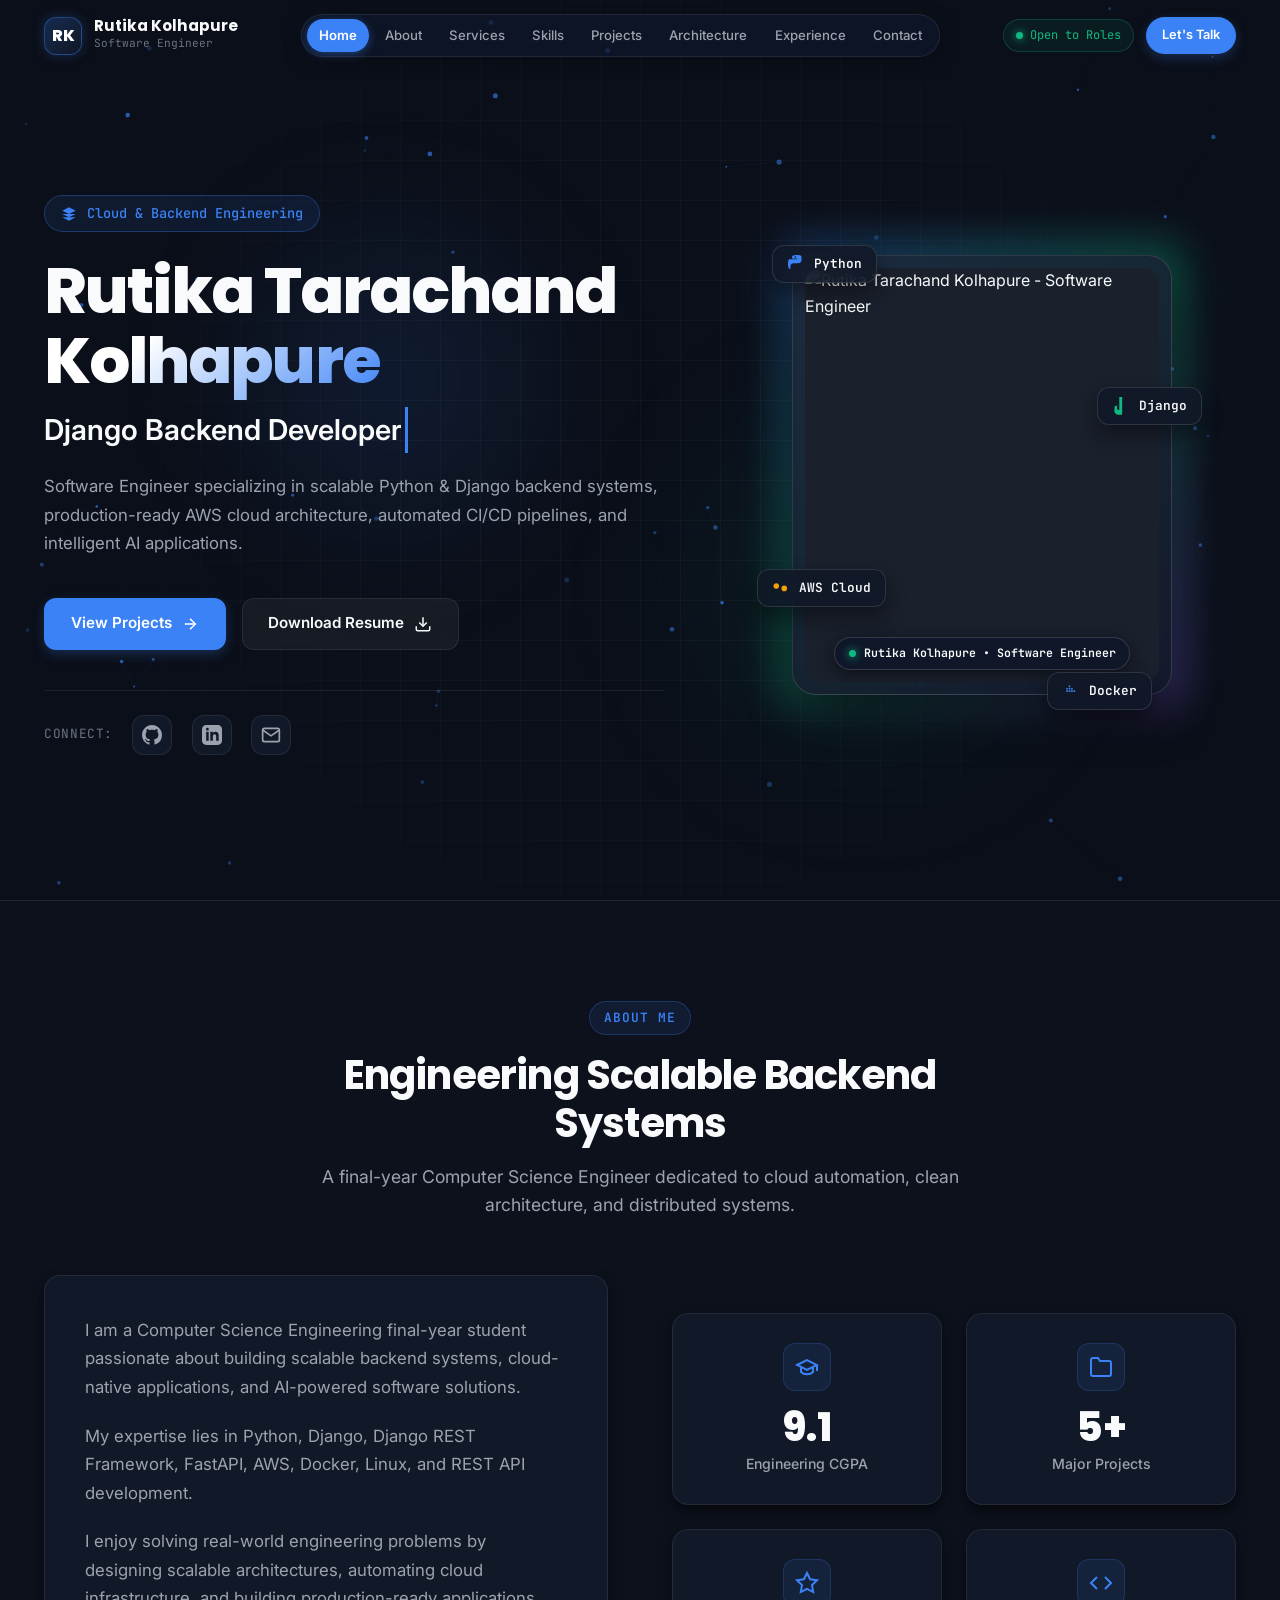
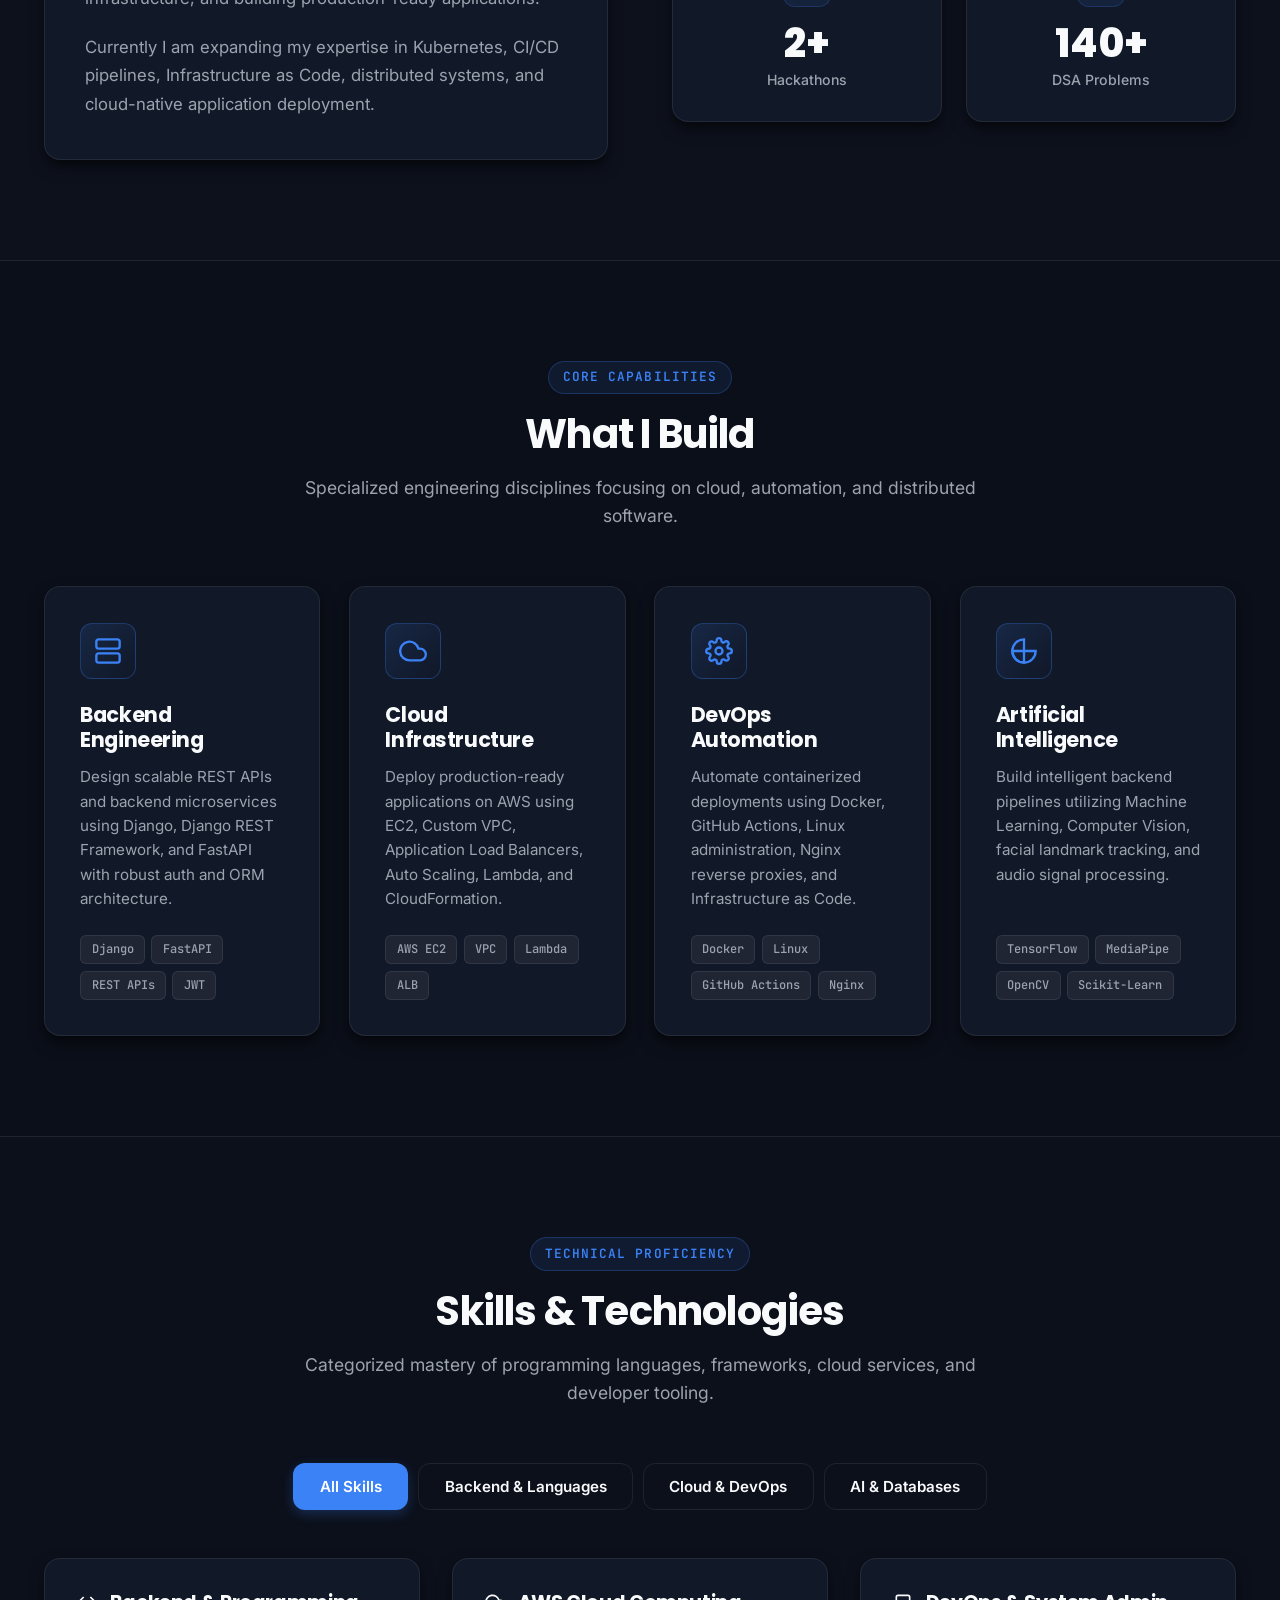
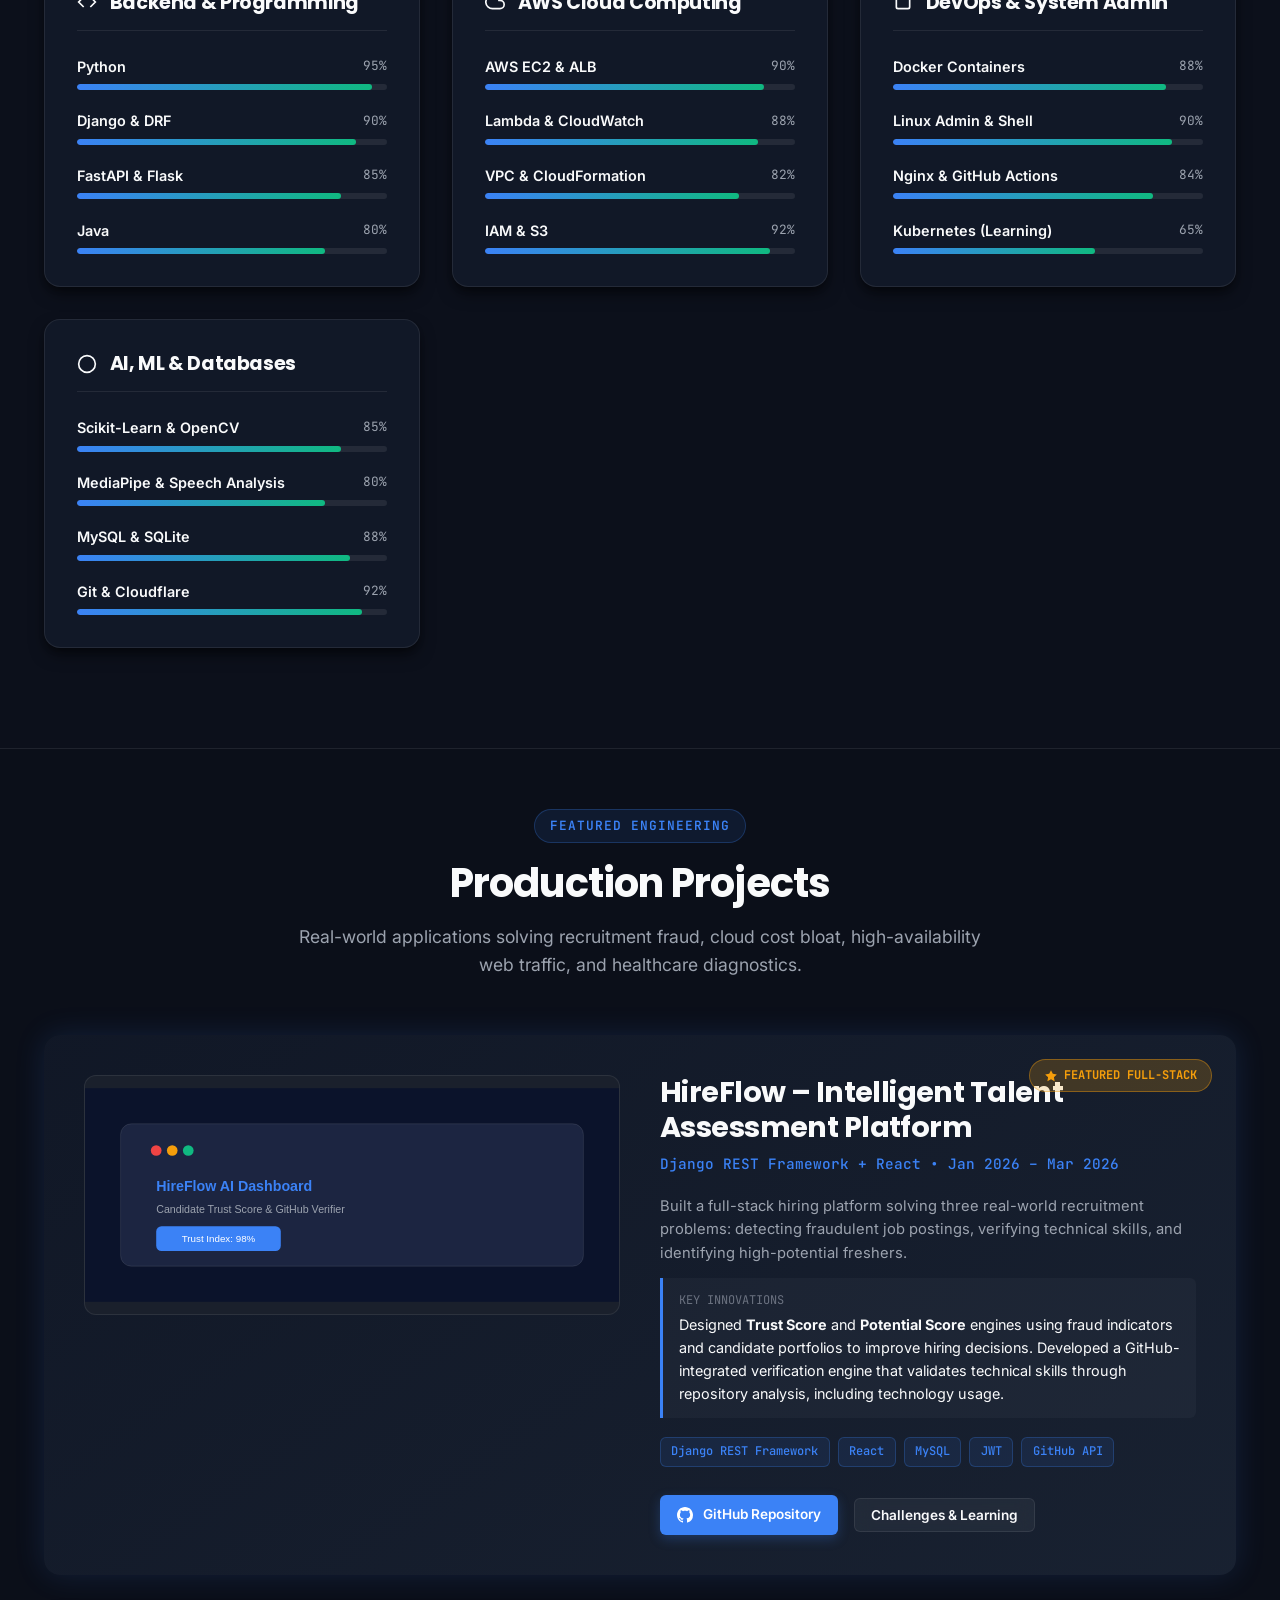
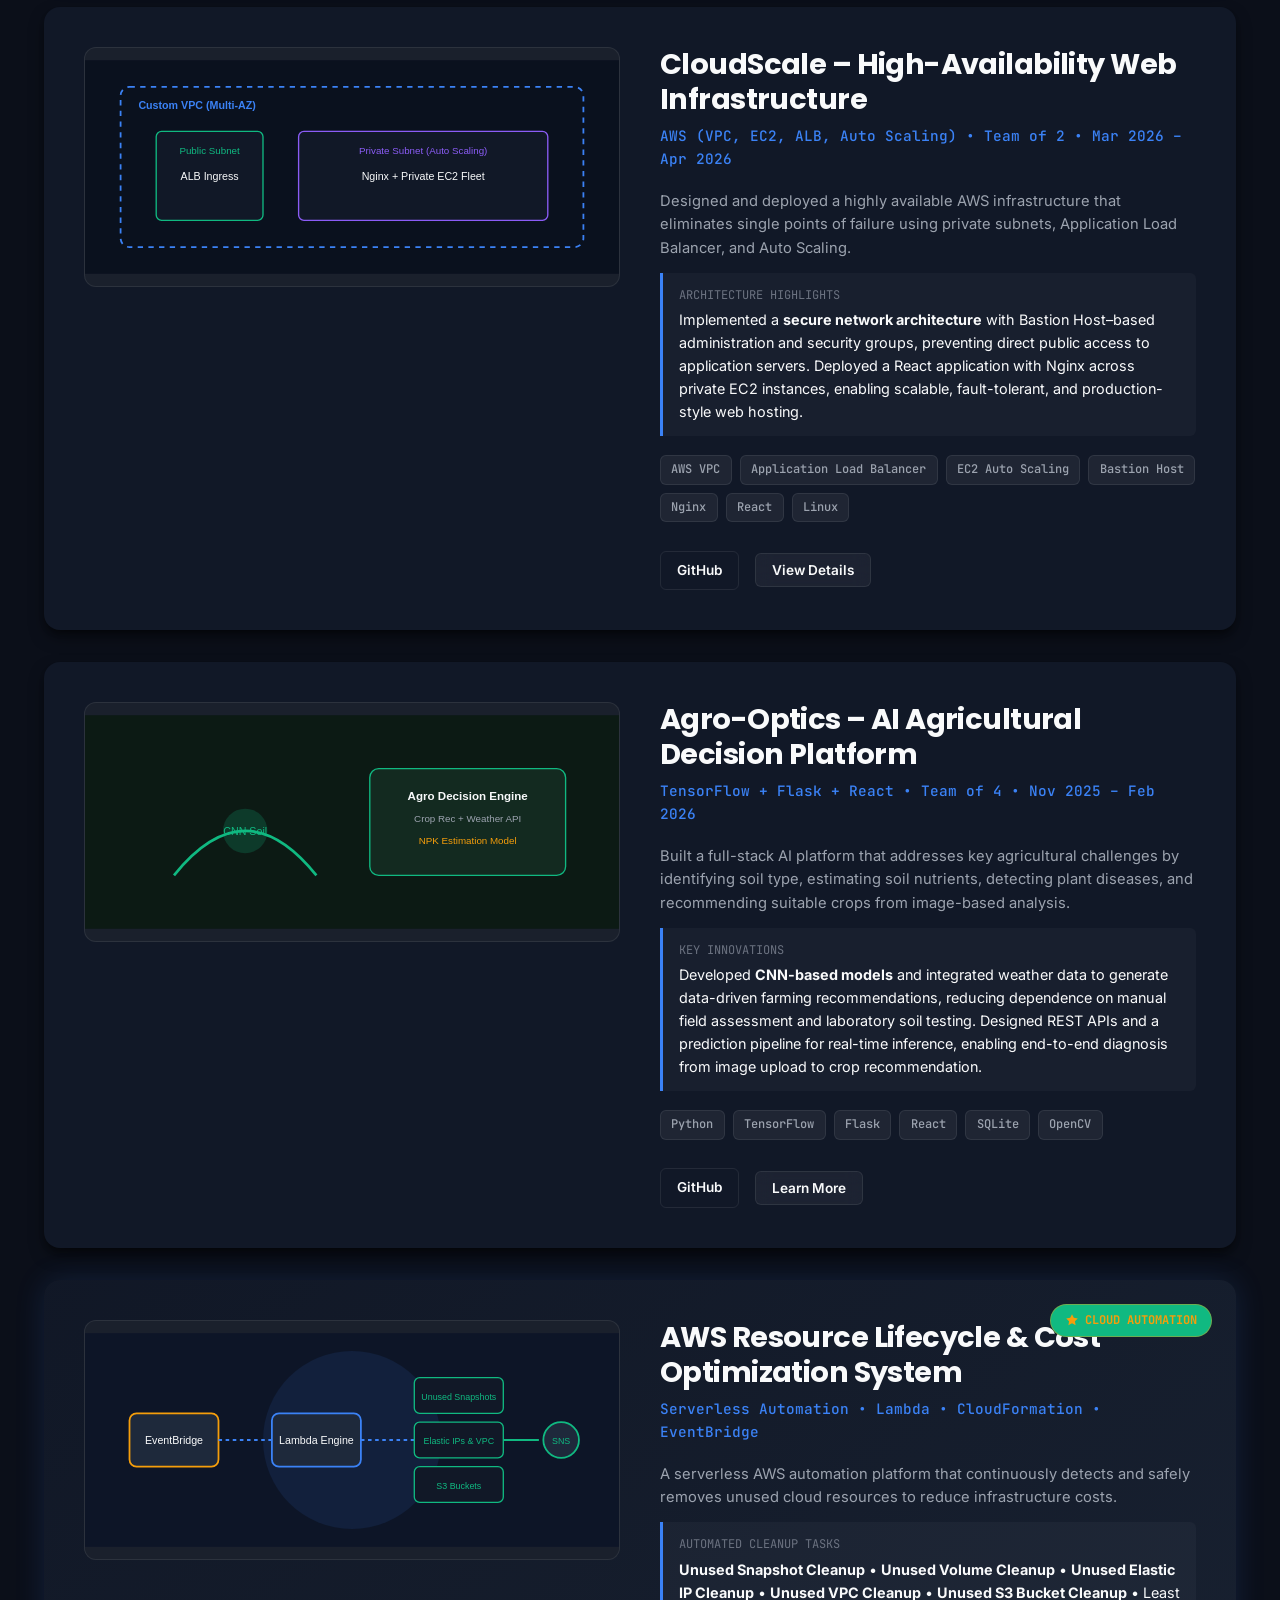
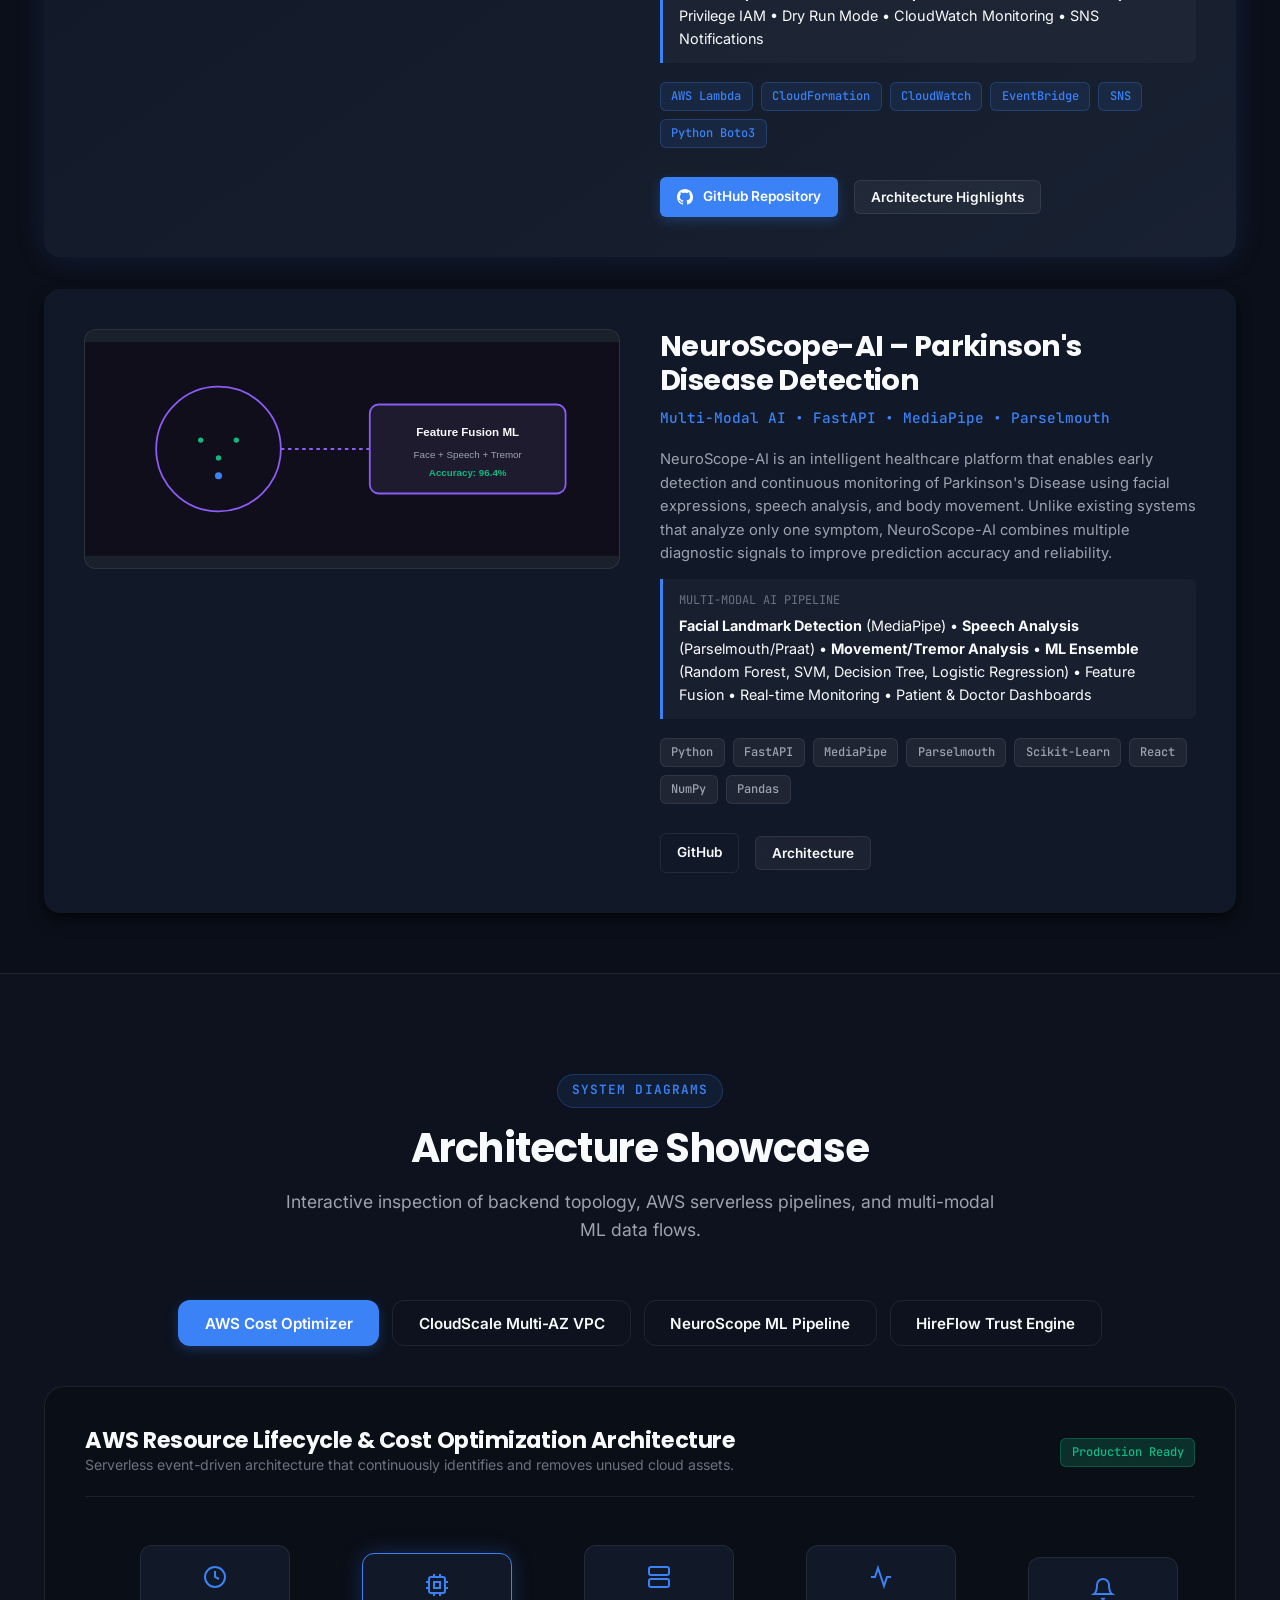
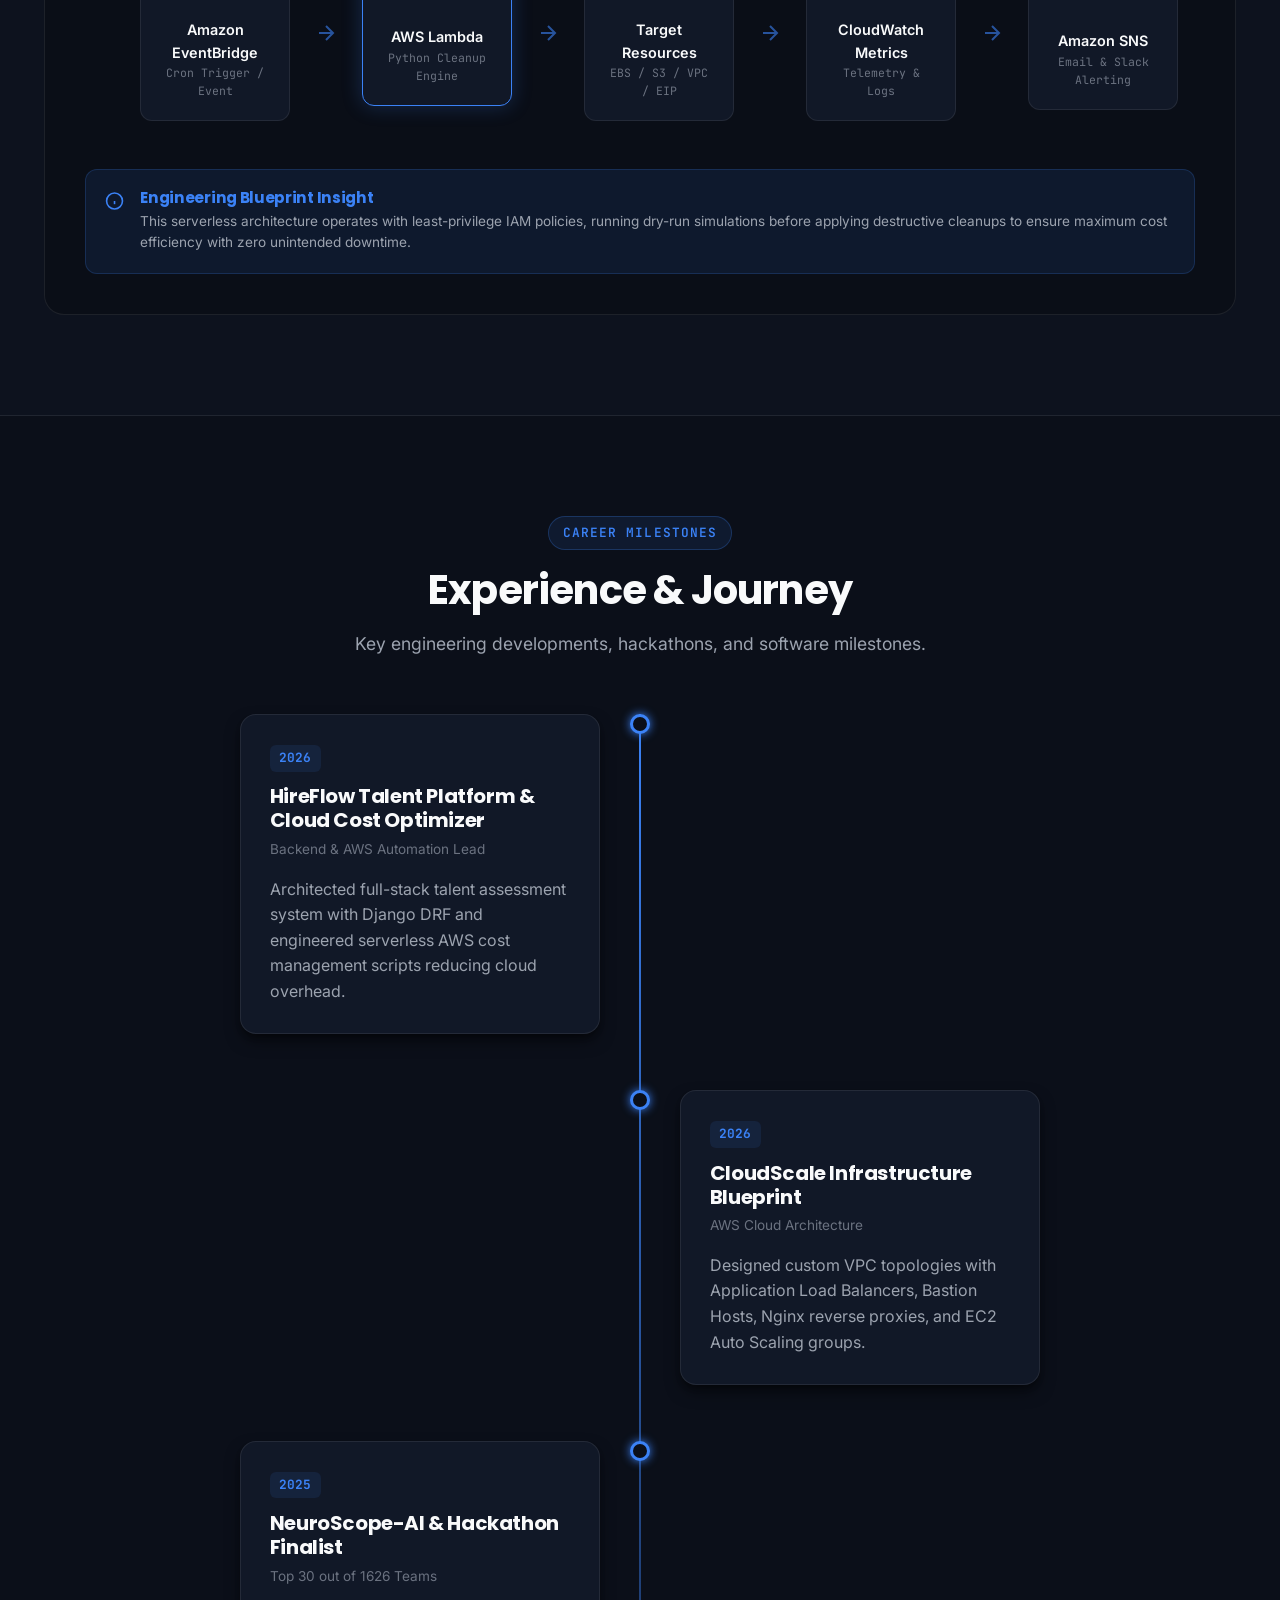
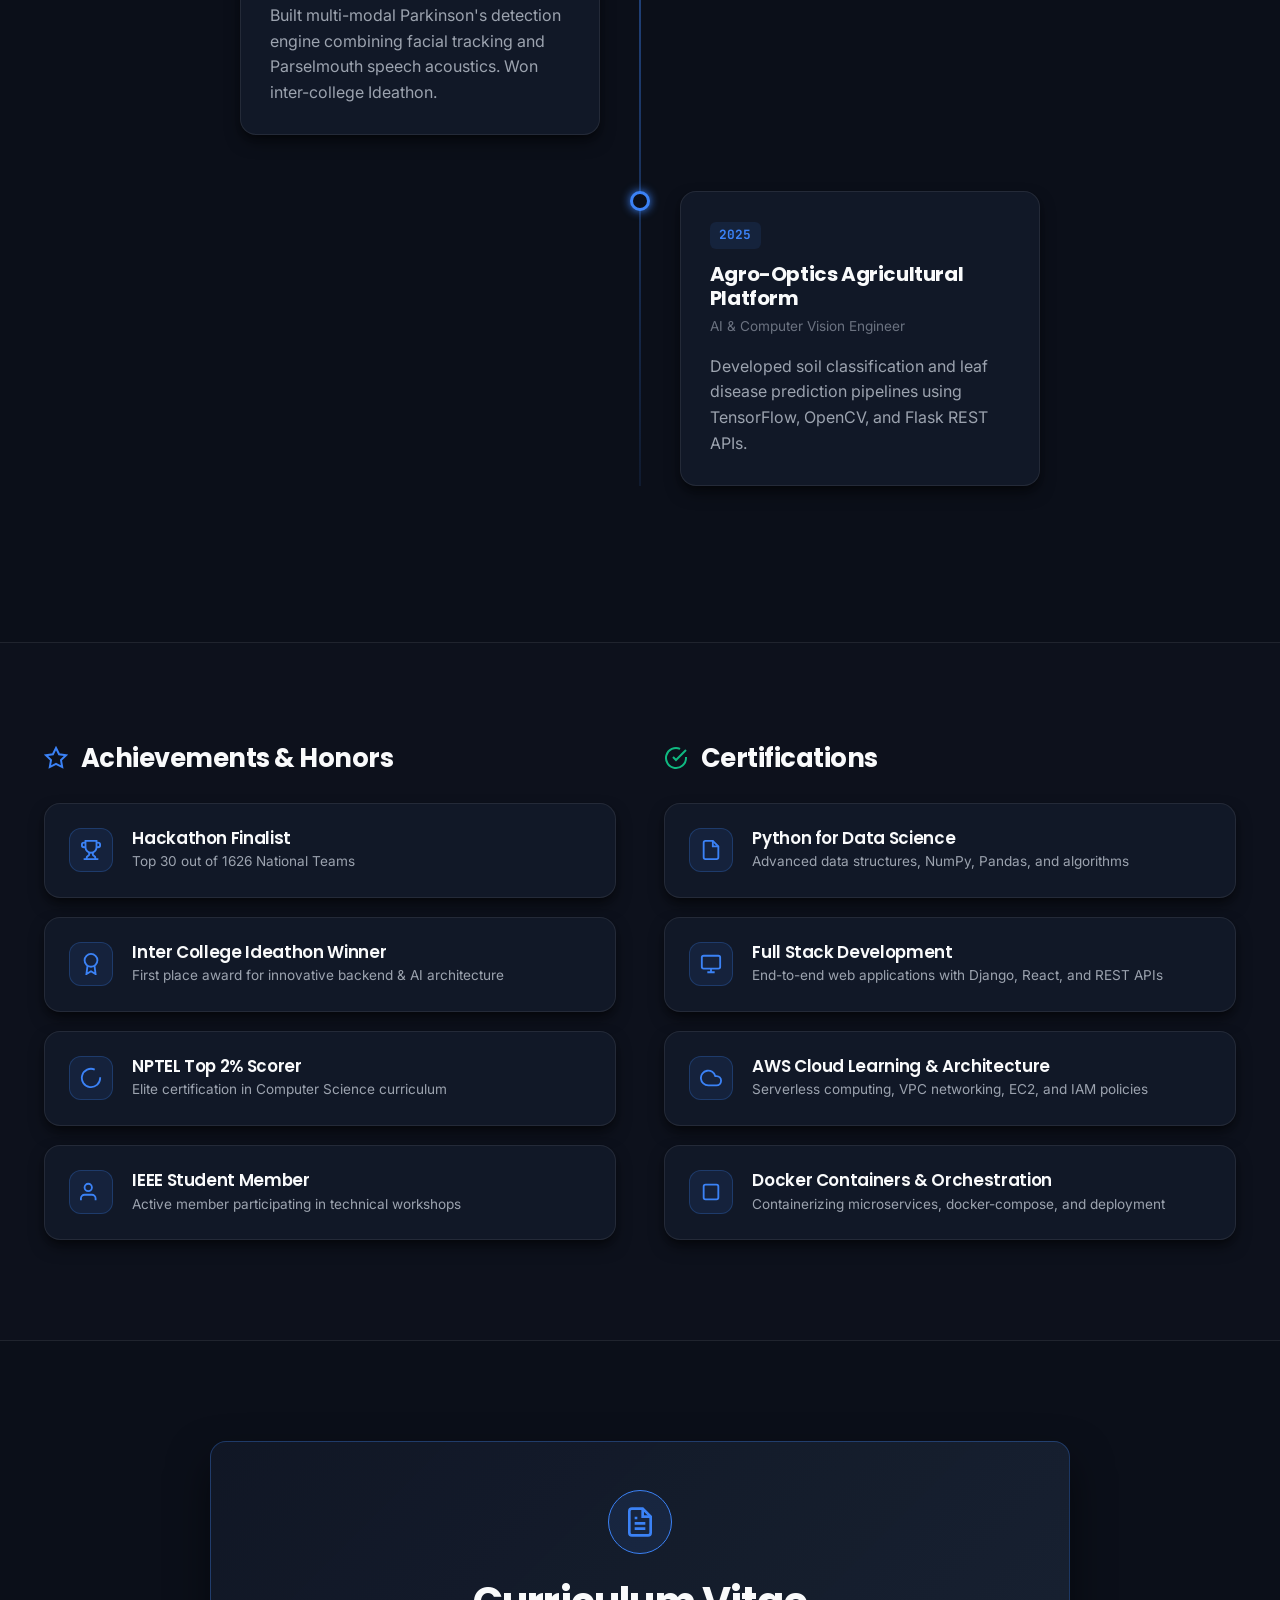
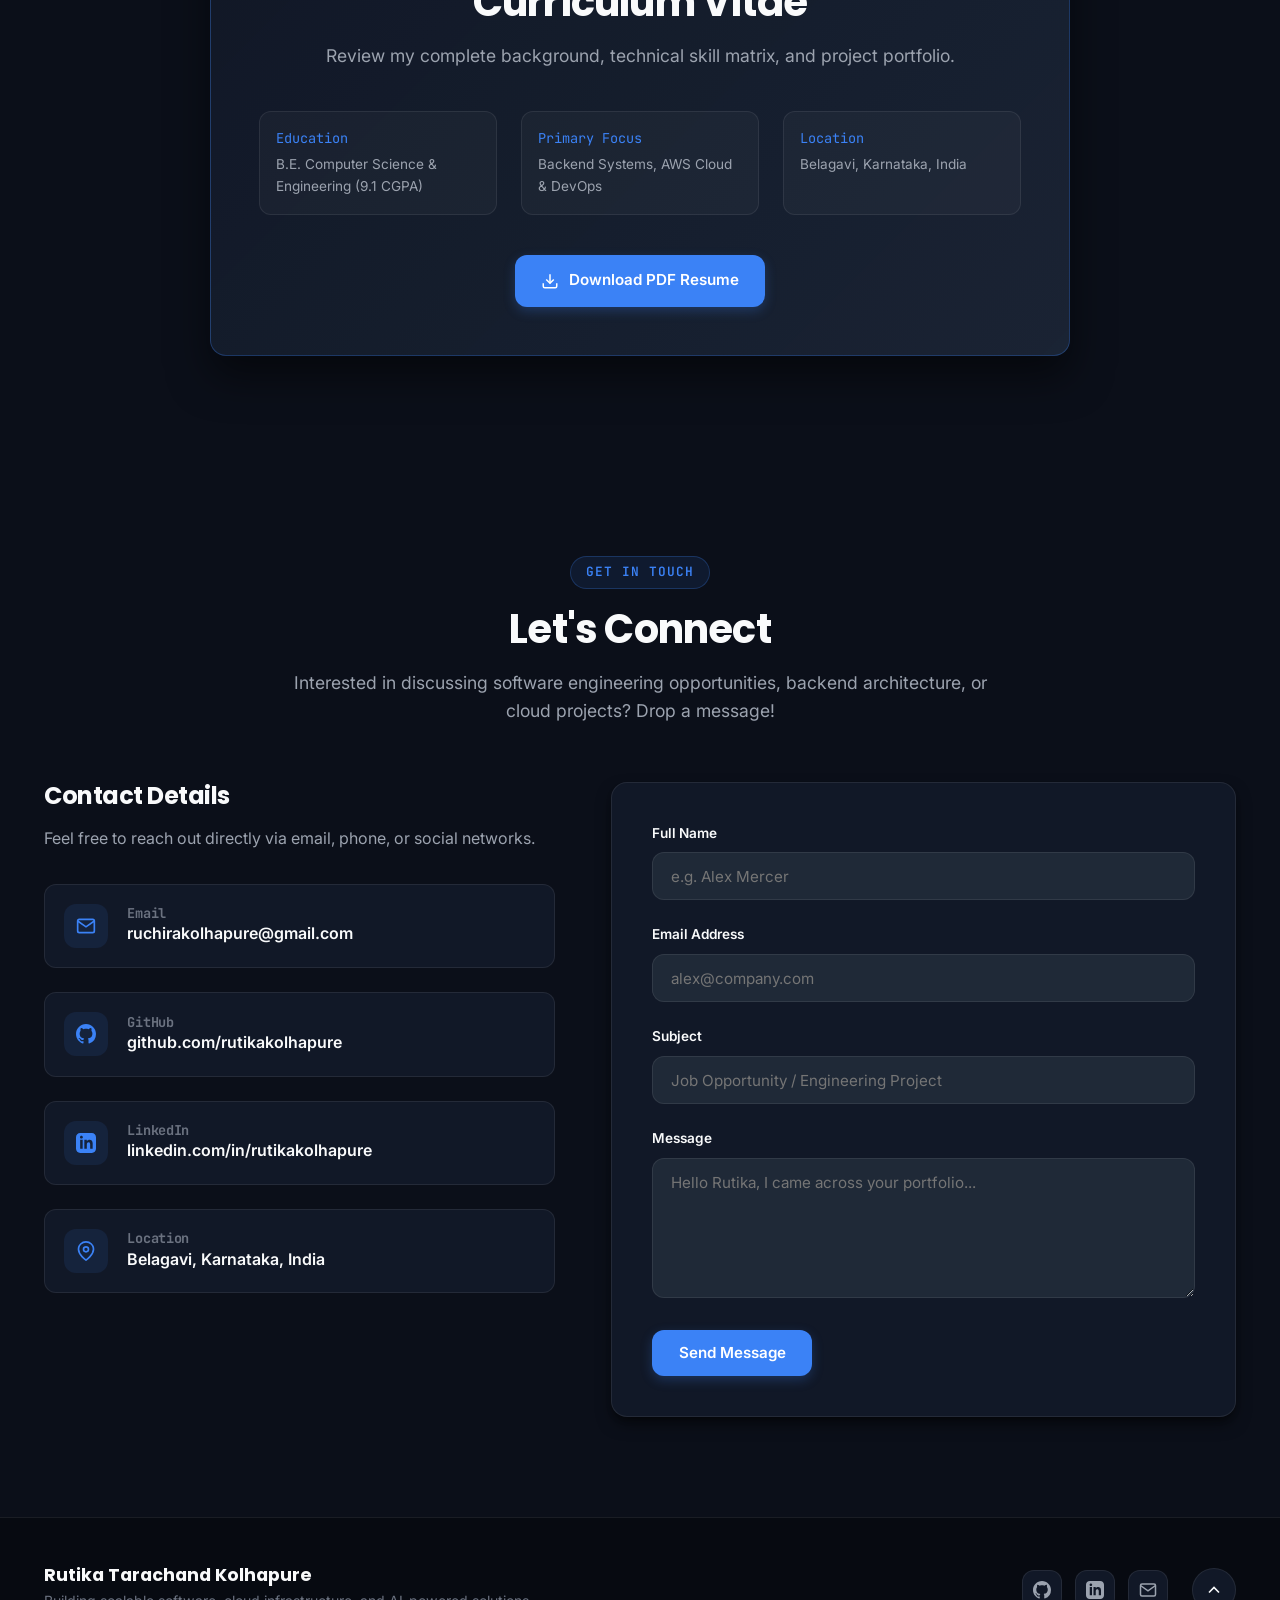
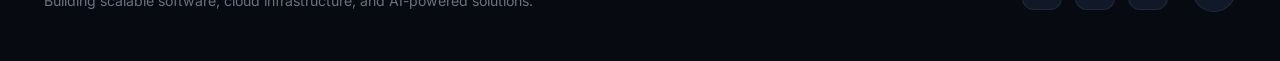
==== commit 565cfdd9: "updates" ====
--- a/index.html
+++ b/index.html
@@ -145,13 +145,13 @@
 
         <div class="hero-socials">
           <span class="hero-socials-label">Connect:</span>
-          <a href="https://github.com" target="_blank" rel="noopener noreferrer" class="social-icon-btn" aria-label="GitHub Profile">
+          <a href="https://github.com/Rutikakolhapure" target="_blank" rel="noopener noreferrer" class="social-icon-btn" aria-label="GitHub Profile">
             <svg width="20" height="20" fill="currentColor" viewBox="0 0 24 24"><path d="M12 0C5.37 0 0 5.37 0 12c0 5.31 3.435 9.795 8.205 11.385.6.105.825-.255.825-.57 0-.285-.015-1.23-.015-2.235-3.015.555-3.795-.735-4.035-1.41-.135-.345-.72-1.41-1.23-1.695-.42-.225-1.02-.78-.015-.795.945-.015 1.62.87 1.845 1.23 1.08 1.815 2.805 1.305 3.495.99.105-.78.42-1.305.765-1.605-2.67-.3-5.46-1.335-5.46-5.925 0-1.305.465-2.385 1.23-3.225-.12-.3-.54-1.53.12-3.18 0 0 1.005-.315 3.3 1.23.96-.27 1.98-.405 3-.405s2.04.135 3 .405c2.295-1.56 3.3-1.23 3.3-1.23.66 1.65.24 2.88.12 3.18.765.84 1.23 1.905 1.23 3.225 0 4.605-2.805 5.625-5.475 5.925.435.375.81 1.095.81 2.22 0 1.605-.015 2.895-.015 3.3 0 .315.225.69.825.57A12.02 12.02 0 0024 12c0-6.63-5.37-12-12-12z"/></svg>
           </a>
-          <a href="https://linkedin.com" target="_blank" rel="noopener noreferrer" class="social-icon-btn" aria-label="LinkedIn Profile">
+          <a href="https://www.linkedin.com/in/rutika-kolhapure/" target="_blank" rel="noopener noreferrer" class="social-icon-btn" aria-label="LinkedIn Profile">
             <svg width="20" height="20" fill="currentColor" viewBox="0 0 24 24"><path d="M19 0h-14c-2.761 0-5 2.239-5 5v14c0 2.761 2.239 5 5 5h14c2.762 0 5-2.239 5-5v-14c0-2.761-2.238-5-5-5zm-11 19h-3v-11h3v11zm-1.5-12.268c-.966 0-1.75-.79-1.75-1.764s.784-1.764 1.75-1.764 1.75.79 1.75 1.764-.783 1.764-1.75 1.764zm13.5 12.268h-3v-5.604c0-3.368-4-3.113-4 0v5.604h-3v-11h3v1.765c1.396-2.586 7-2.777 7 2.476v6.759z"/></svg>
           </a>
-          <a href="mailto:rutikakolhapure@gmail.com" class="social-icon-btn" aria-label="Send Email">
+          <a href="mailto:ruchirakolhapure@gmail.com" class="social-icon-btn" aria-label="Send Email">
             <svg width="20" height="20" fill="none" stroke="currentColor" stroke-width="2" viewBox="0 0 24 24"><path d="M4 4h16c1.1 0 2 .9 2 2v12c0 1.1-.9 2-2 2H4c-1.1 0-2-.9-2-2V6c0-1.1.9-2 2-2z"/><polyline points="22,6 12,13 2,6"/></svg>
           </a>
         </div>
@@ -1219,13 +1219,13 @@
 
       <div style="display: flex; align-items: center; gap: 1.5rem;">
         <div style="display: flex; gap: 0.8rem;">
-          <a href="https://github.com" target="_blank" class="social-icon-btn" aria-label="GitHub">
+          <a href="https://github.com/Rutikakolhapure" target="_blank" class="social-icon-btn" aria-label="GitHub">
             <svg width="18" height="18" fill="currentColor" viewBox="0 0 24 24"><path d="M12 0C5.37 0 0 5.37 0 12c0 5.31 3.435 9.795 8.205 11.385.6.105.825-.255.825-.57 0-.285-.015-1.23-.015-2.235-3.015.555-3.795-.735-4.035-1.41-.135-.345-.72-1.41-1.23-1.695-.42-.225-1.02-.78-.015-.795.945-.015 1.62.87 1.845 1.23 1.08 1.815 2.805 1.305 3.495.99.105-.78.42-1.305.765-1.605-2.67-.3-5.46-1.335-5.46-5.925 0-1.305.465-2.385 1.23-3.225-.12-.3-.54-1.53.12-3.18 0 0 1.005-.315 3.3 1.23.96-.27 1.98-.405 3-.405s2.04.135 3 .405c2.295-1.56 3.3-1.23 3.3-1.23.66 1.65.24 2.88.12 3.18.765.84 1.23 1.905 1.23 3.225 0 4.605-2.805 5.625-5.475 5.925.435.375.81 1.095.81 2.22 0 1.605-.015 2.895-.015 3.3 0 .315.225.69.825.57A12.02 12.02 0 0024 12c0-6.63-5.37-12-12-12z"/></svg>
           </a>
-          <a href="https://linkedin.com" target="_blank" class="social-icon-btn" aria-label="LinkedIn">
+          <a href="https://www.linkedin.com/in/rutika-kolhapure/" target="_blank" class="social-icon-btn" aria-label="LinkedIn">
             <svg width="18" height="18" fill="currentColor" viewBox="0 0 24 24"><path d="M19 0h-14c-2.761 0-5 2.239-5 5v14c0 2.761 2.239 5 5 5h14c2.762 0 5-2.239 5-5v-14c0-2.761-2.238-5-5-5zm-11 19h-3v-11h3v11zm-1.5-12.268c-.966 0-1.75-.79-1.75-1.764s.784-1.764 1.75-1.764 1.75.79 1.75 1.764-.783 1.764-1.75 1.764zm13.5 12.268h-3v-5.604c0-3.368-4-3.113-4 0v5.604h-3v-11h3v1.765c1.396-2.586 7-2.777 7 2.476v6.759z"/></svg>
           </a>
-          <a href="mailto:rutikakolhapure@gmail.com" class="social-icon-btn" aria-label="Email">
+          <a href="mailto:ruchirakolhapure@gmail.com" class="social-icon-btn" aria-label="Email">
             <svg width="18" height="18" fill="none" stroke="currentColor" stroke-width="2" viewBox="0 0 24 24"><path d="M4 4h16c1.1 0 2 .9 2 2v12c0 1.1-.9 2-2 2H4c-1.1 0-2-.9-2-2V6c0-1.1.9-2 2-2z"/><polyline points="22,6 12,13 2,6"/></svg>
           </a>
         </div>
@@ -1251,6 +1251,7 @@
   </div>
 
   <!-- JavaScript Script -->
-  <script src="./script.js"></script>
+  <!-- <script src="./script.js"></script> -->
+  <script type="module" src="./script.js"></script>
 </body>
 </html>
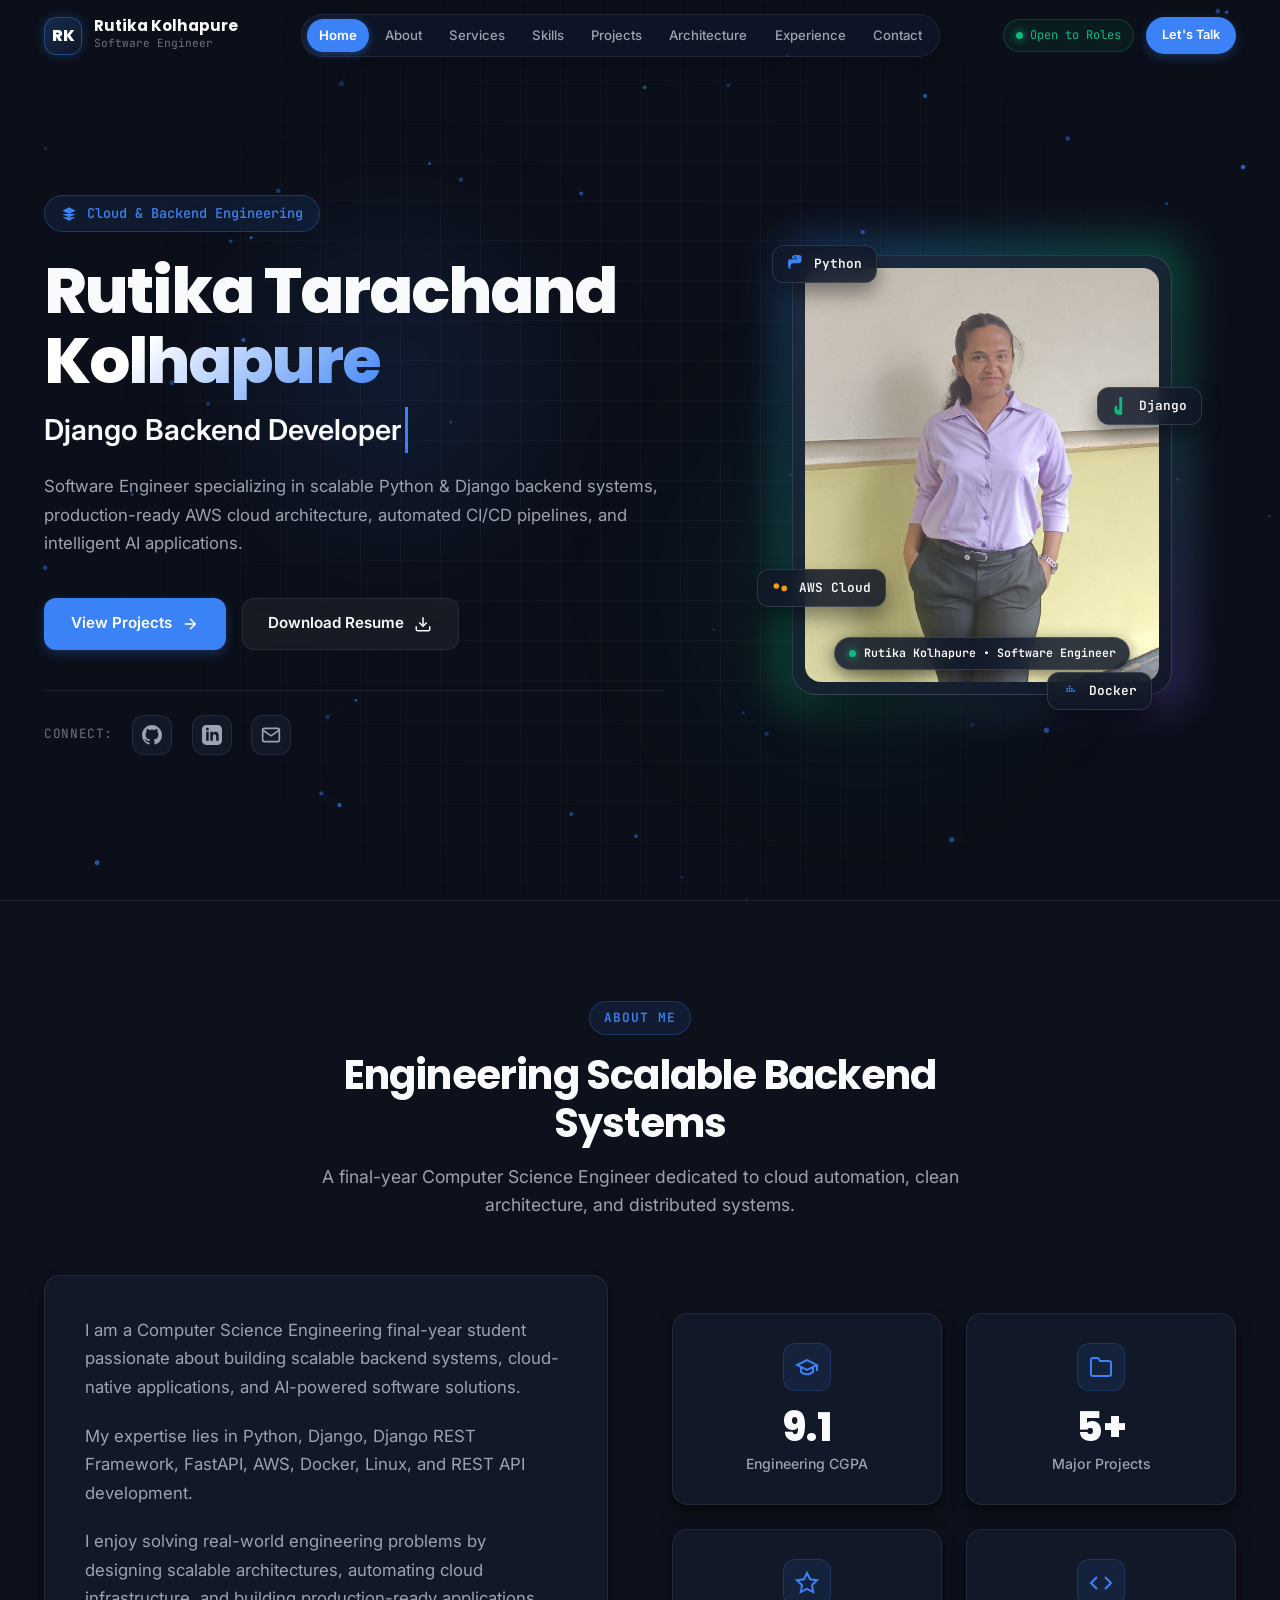
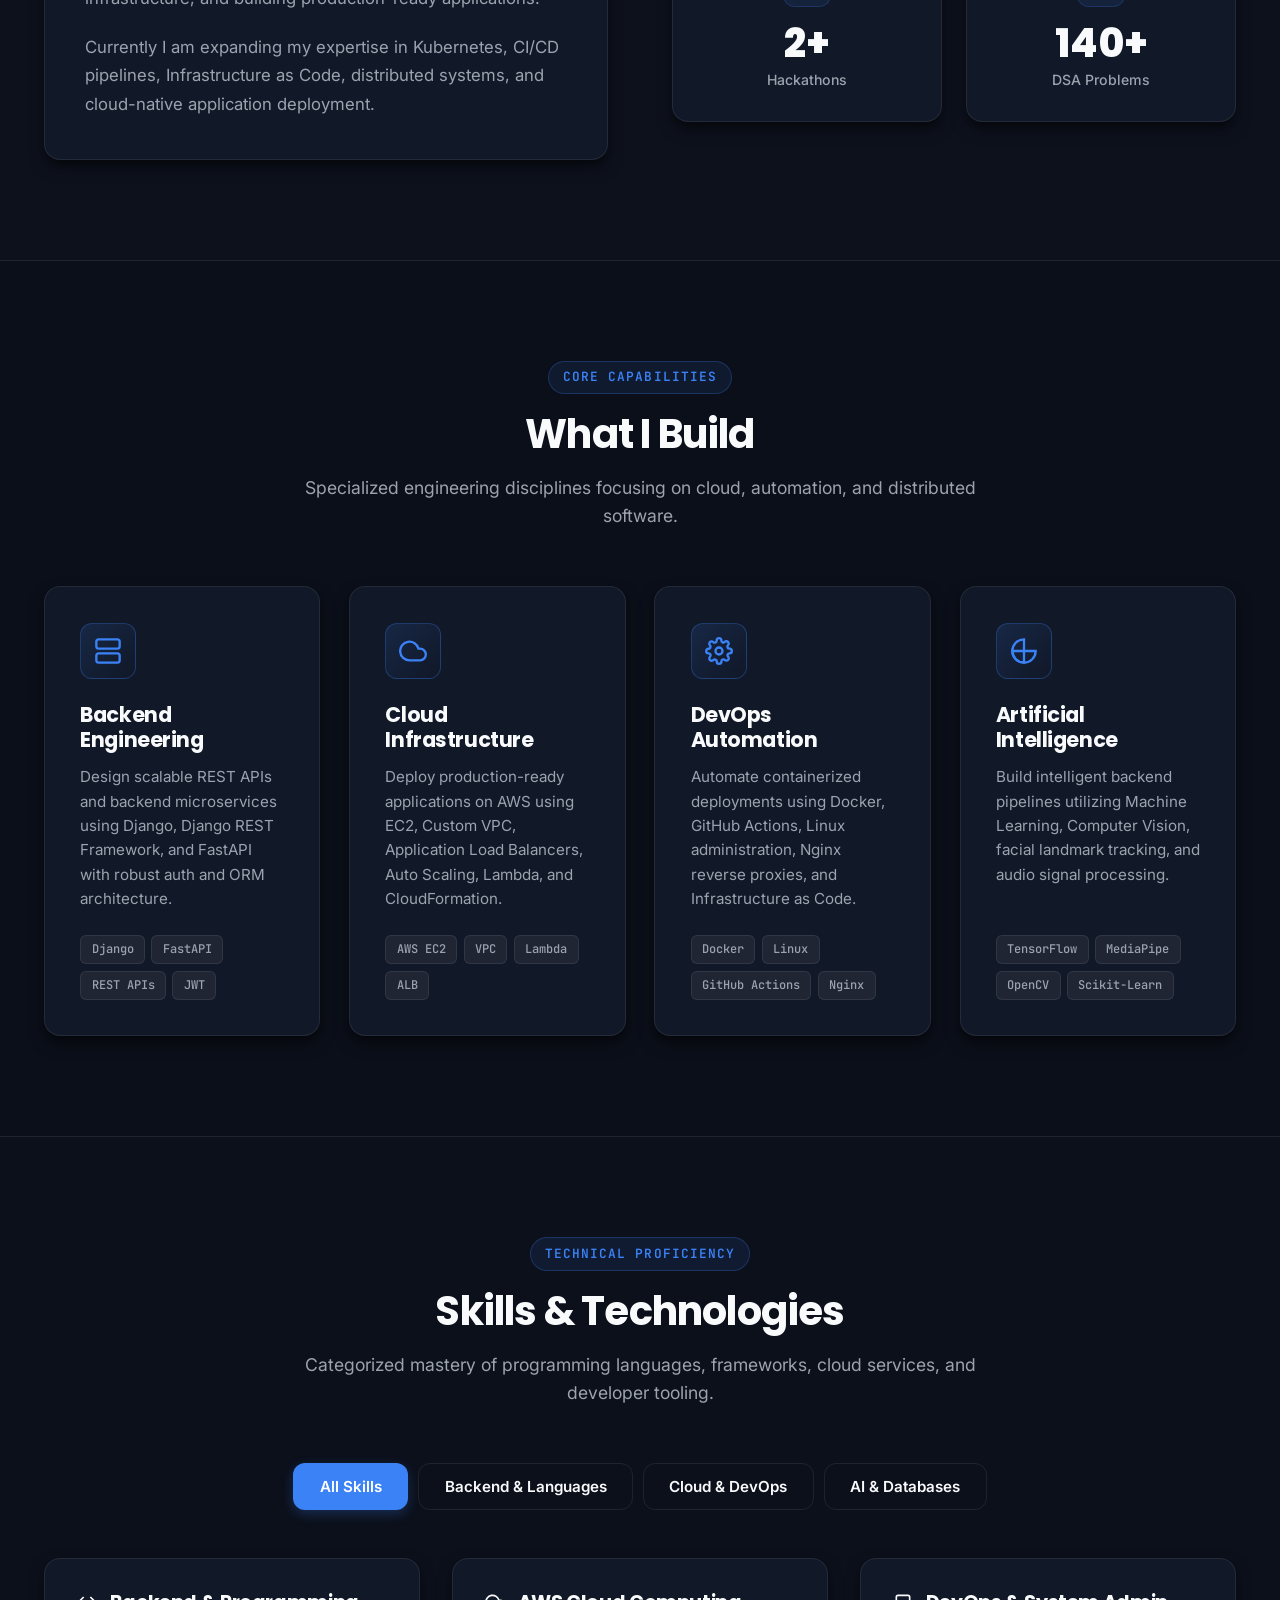
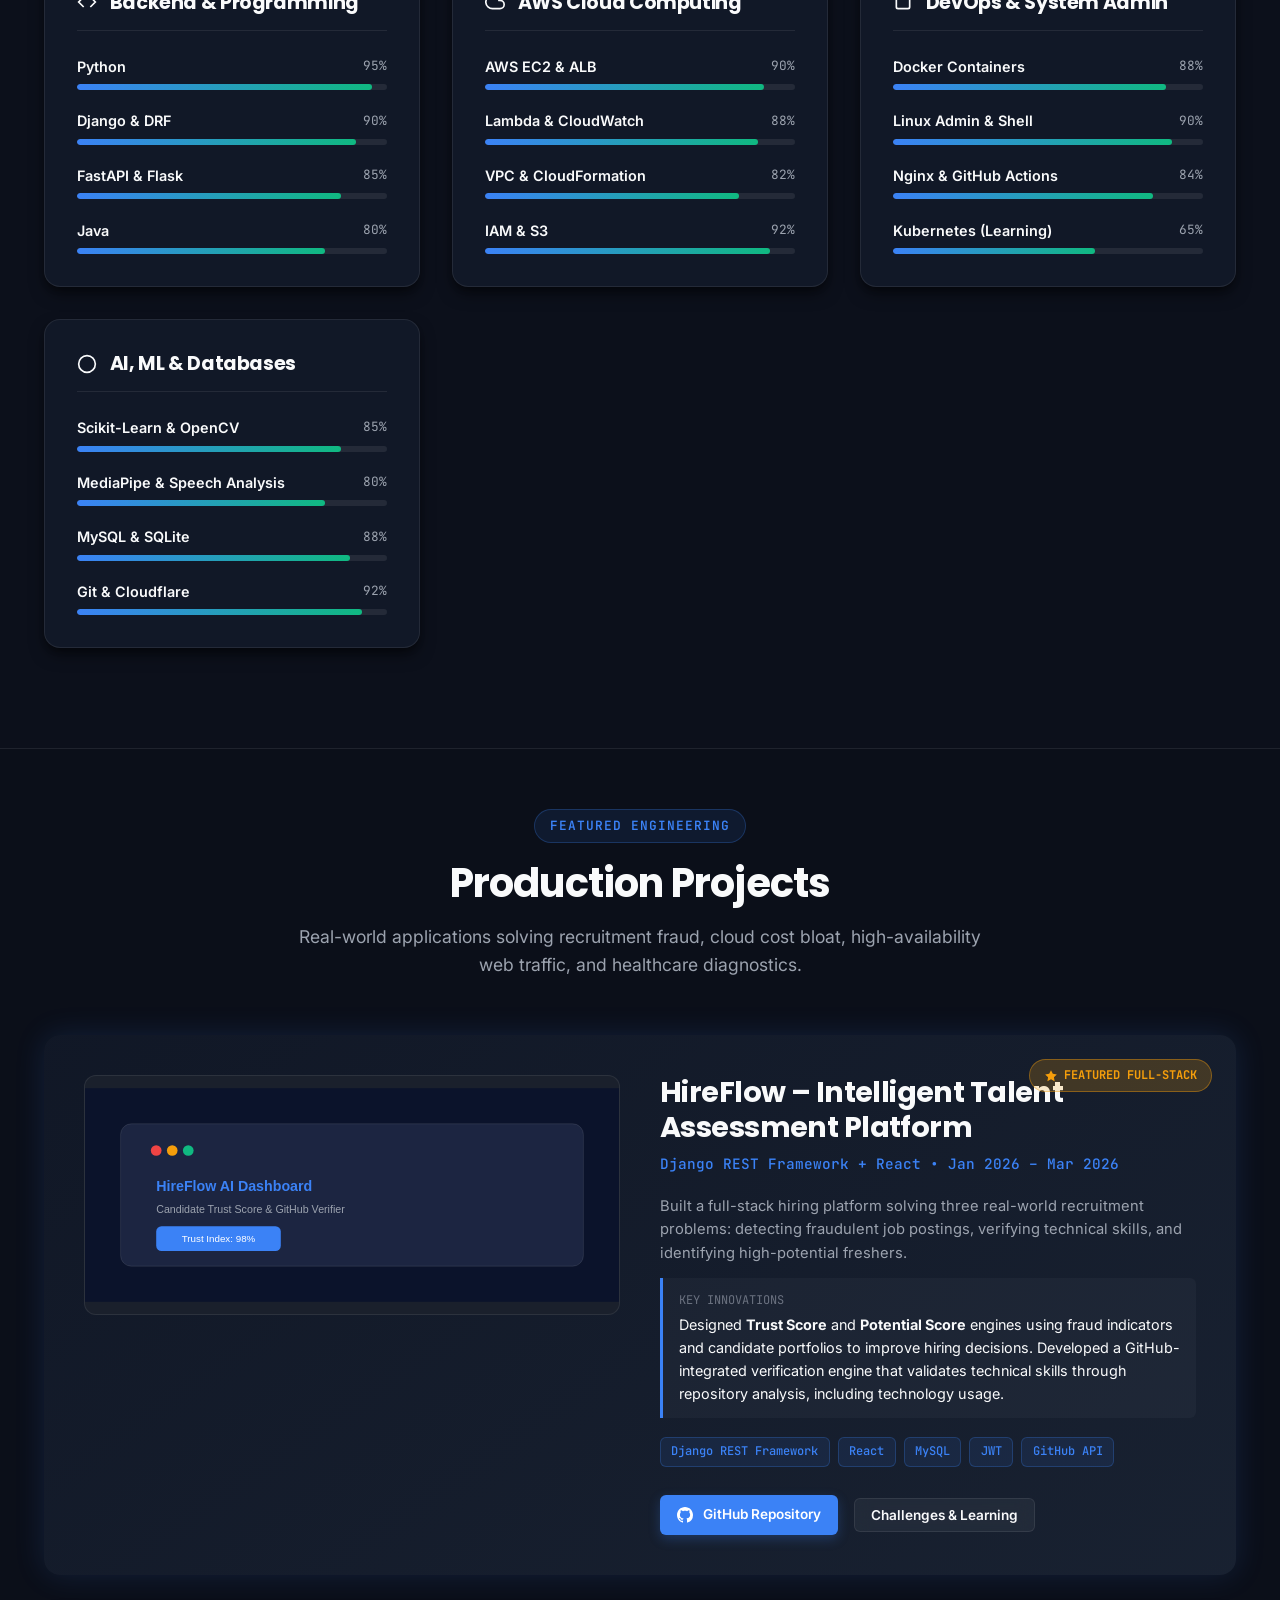
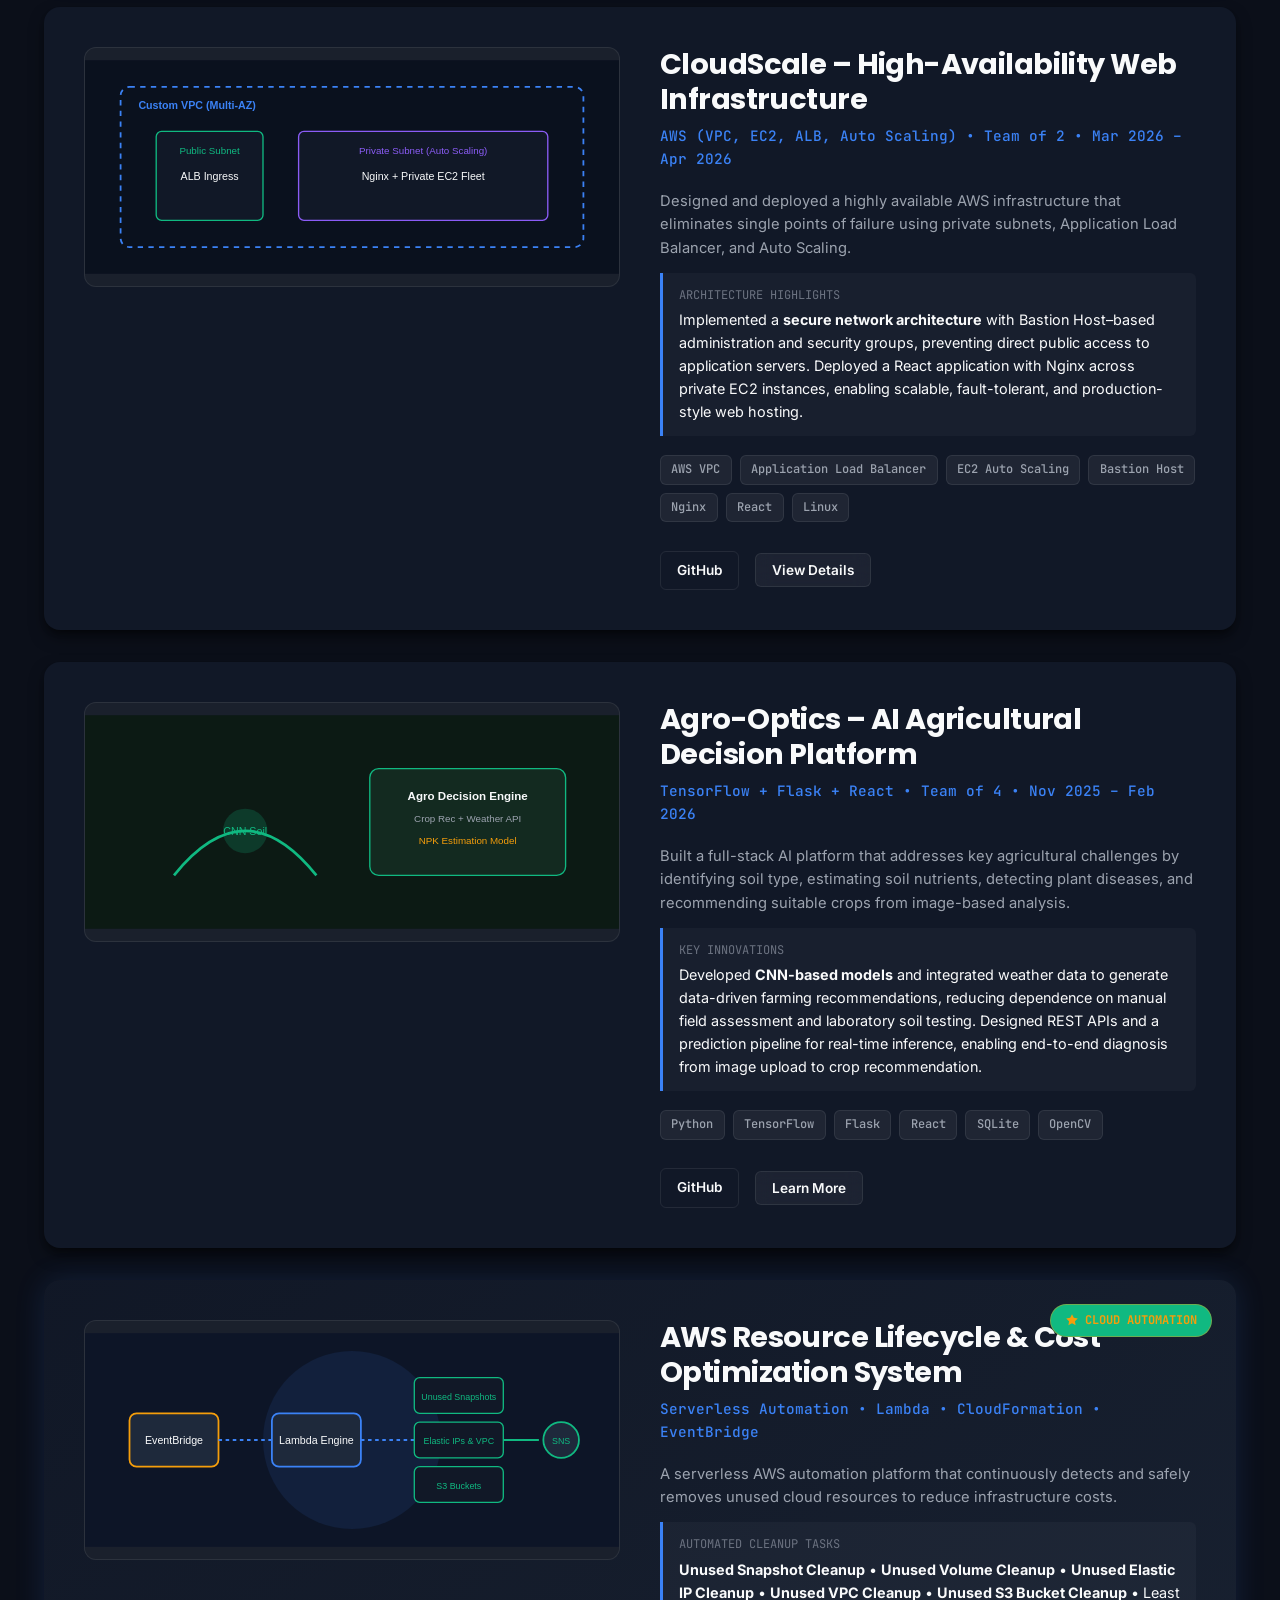
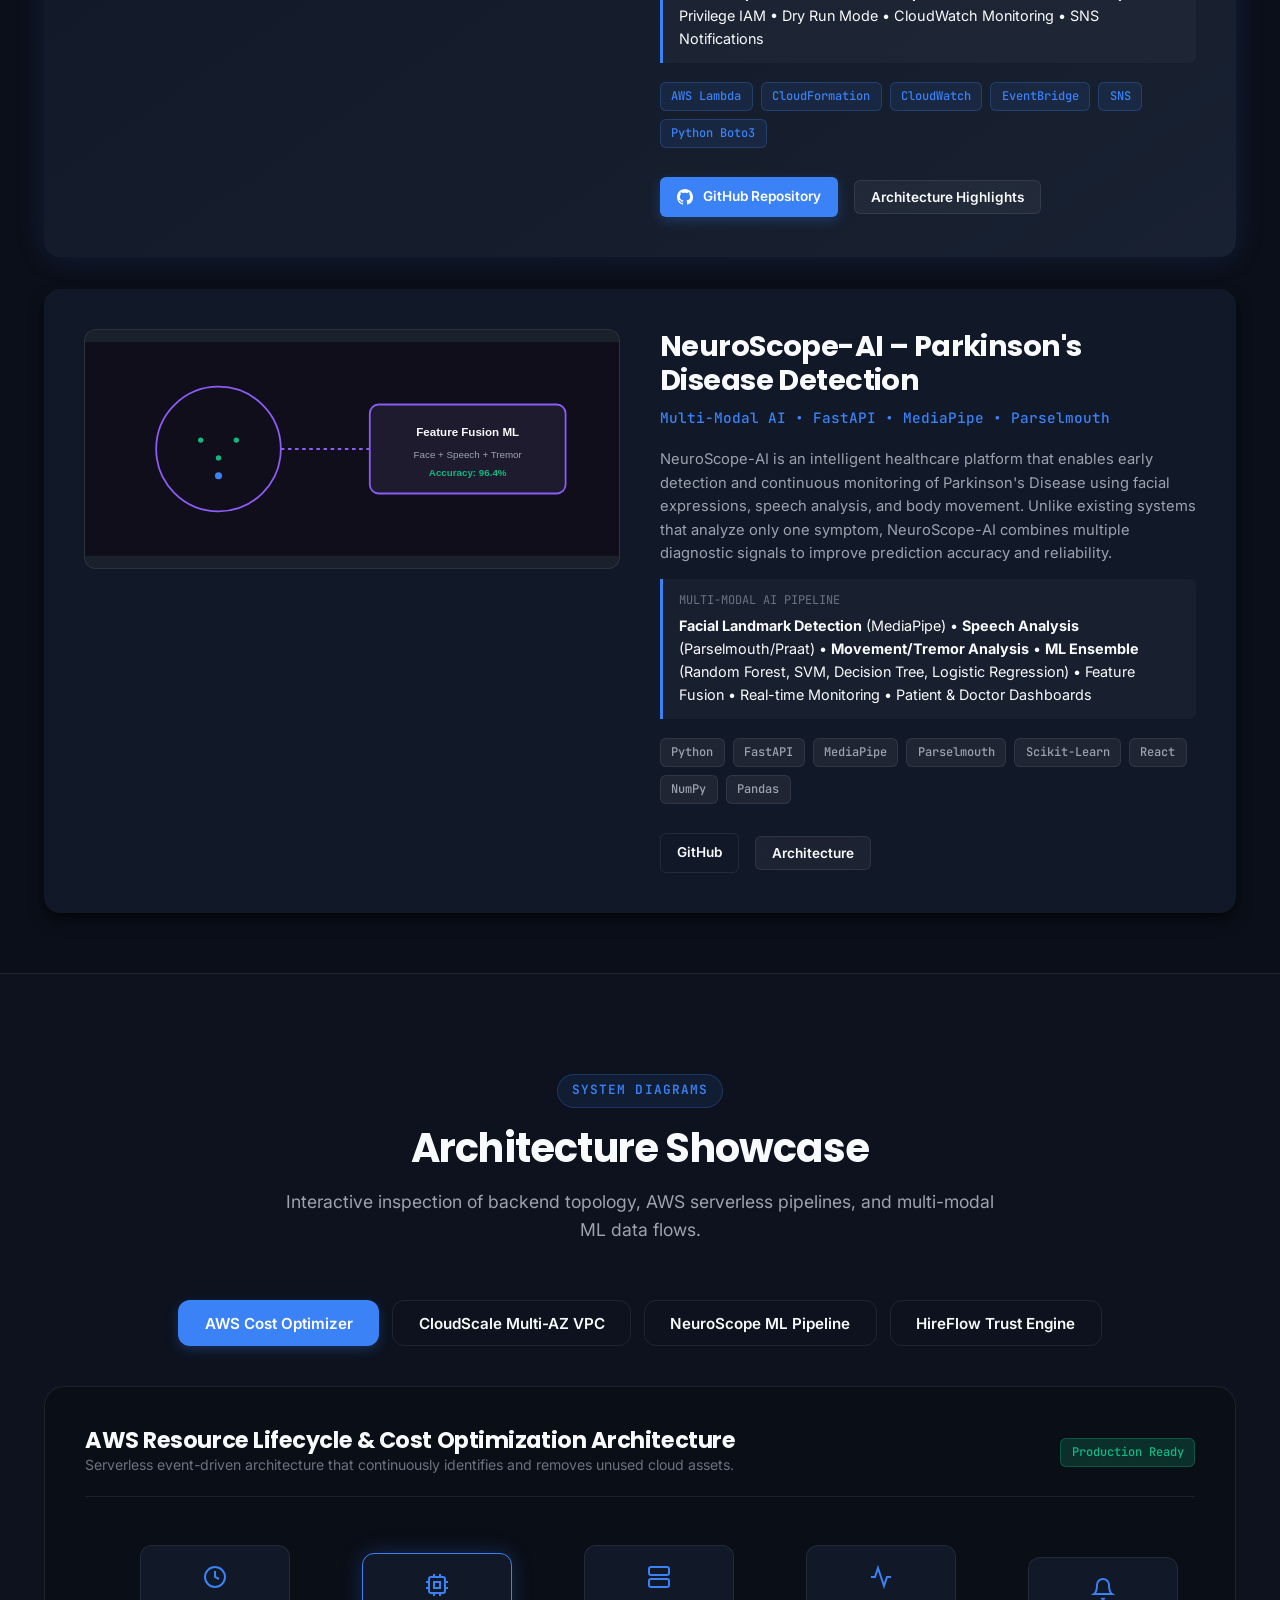
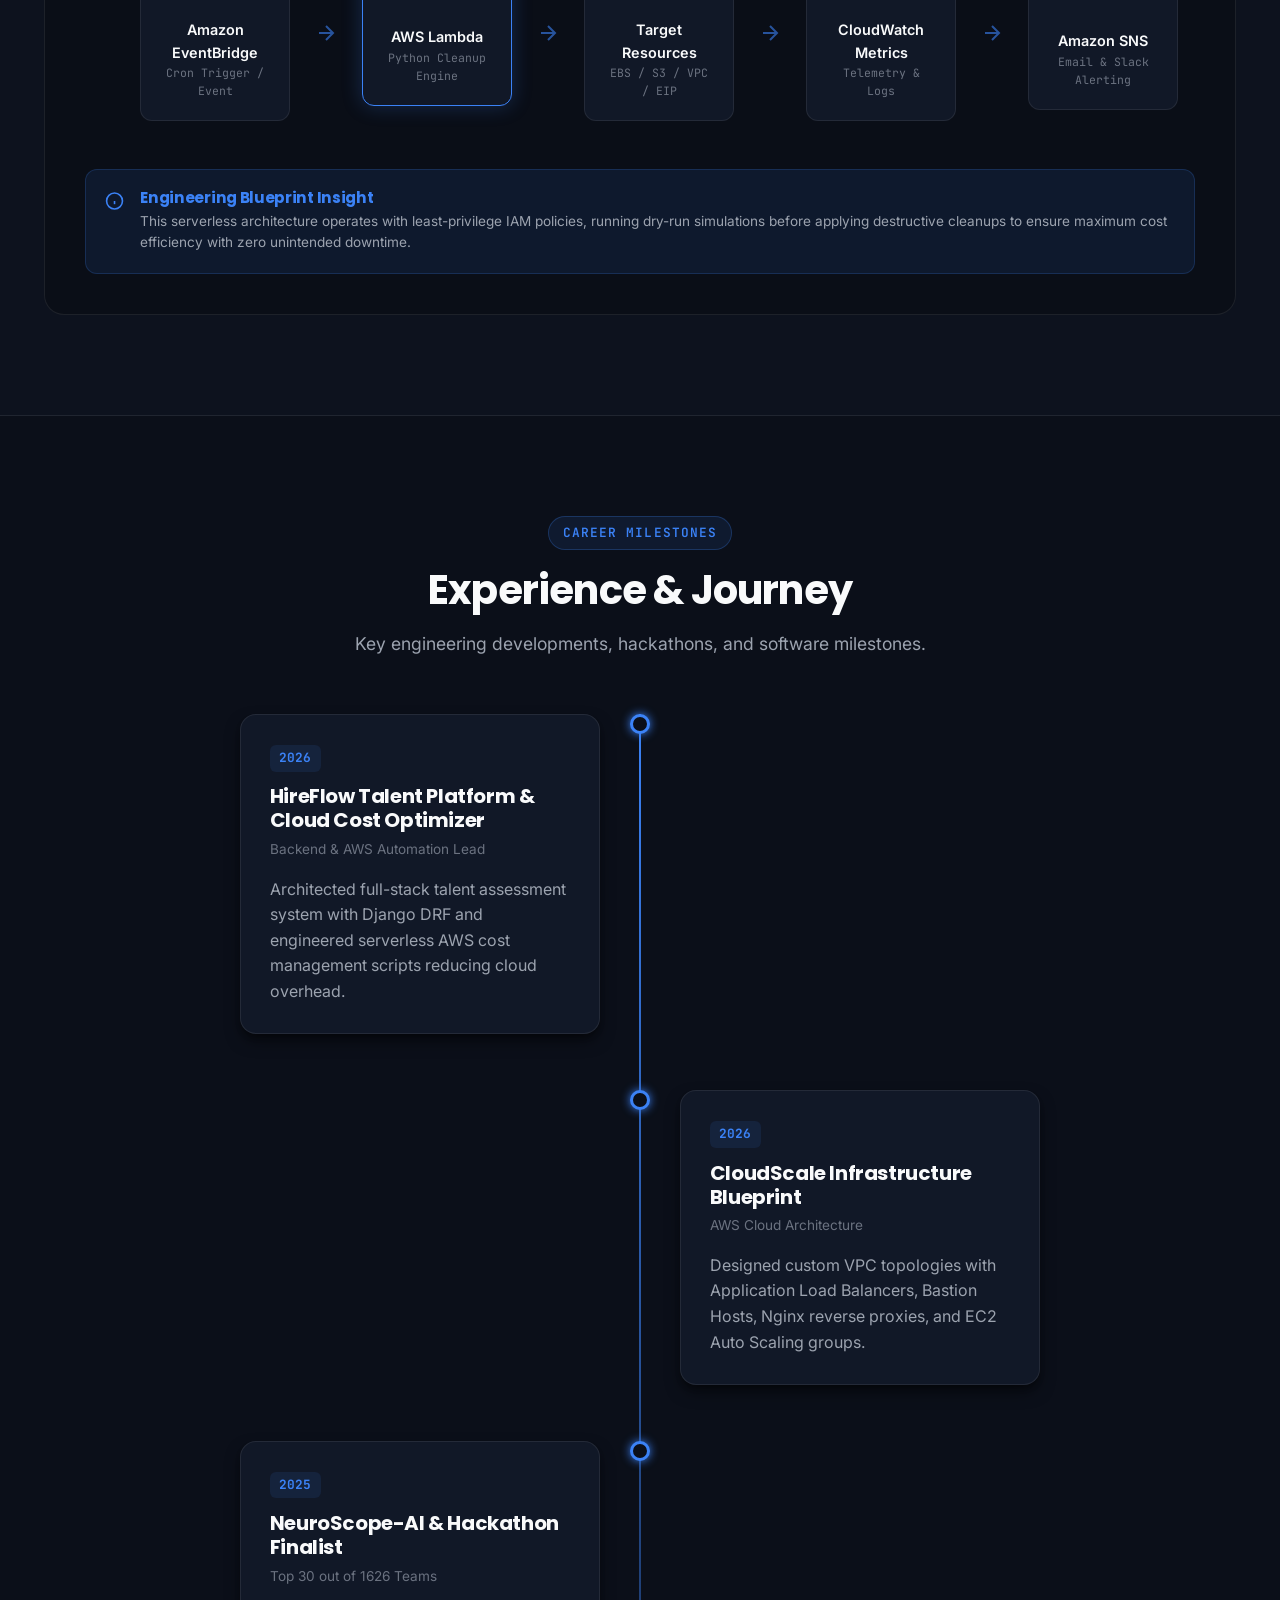
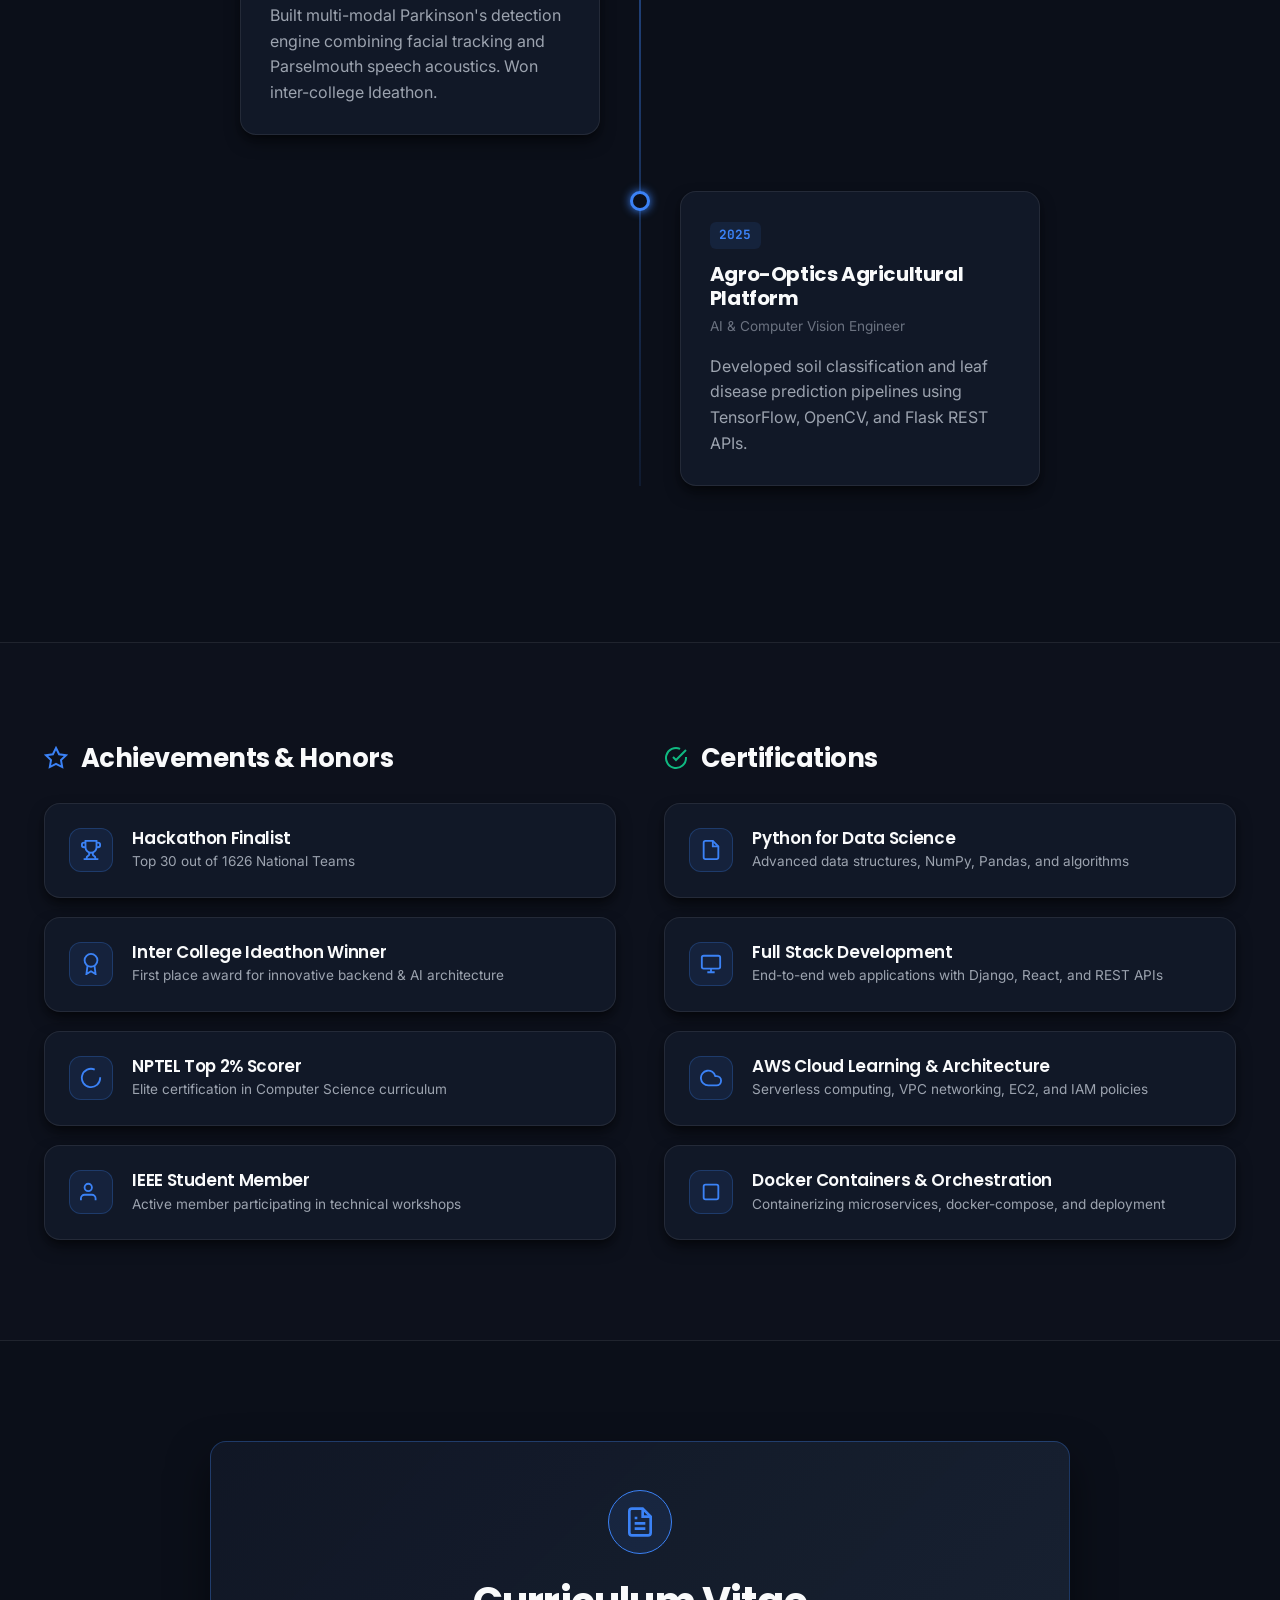
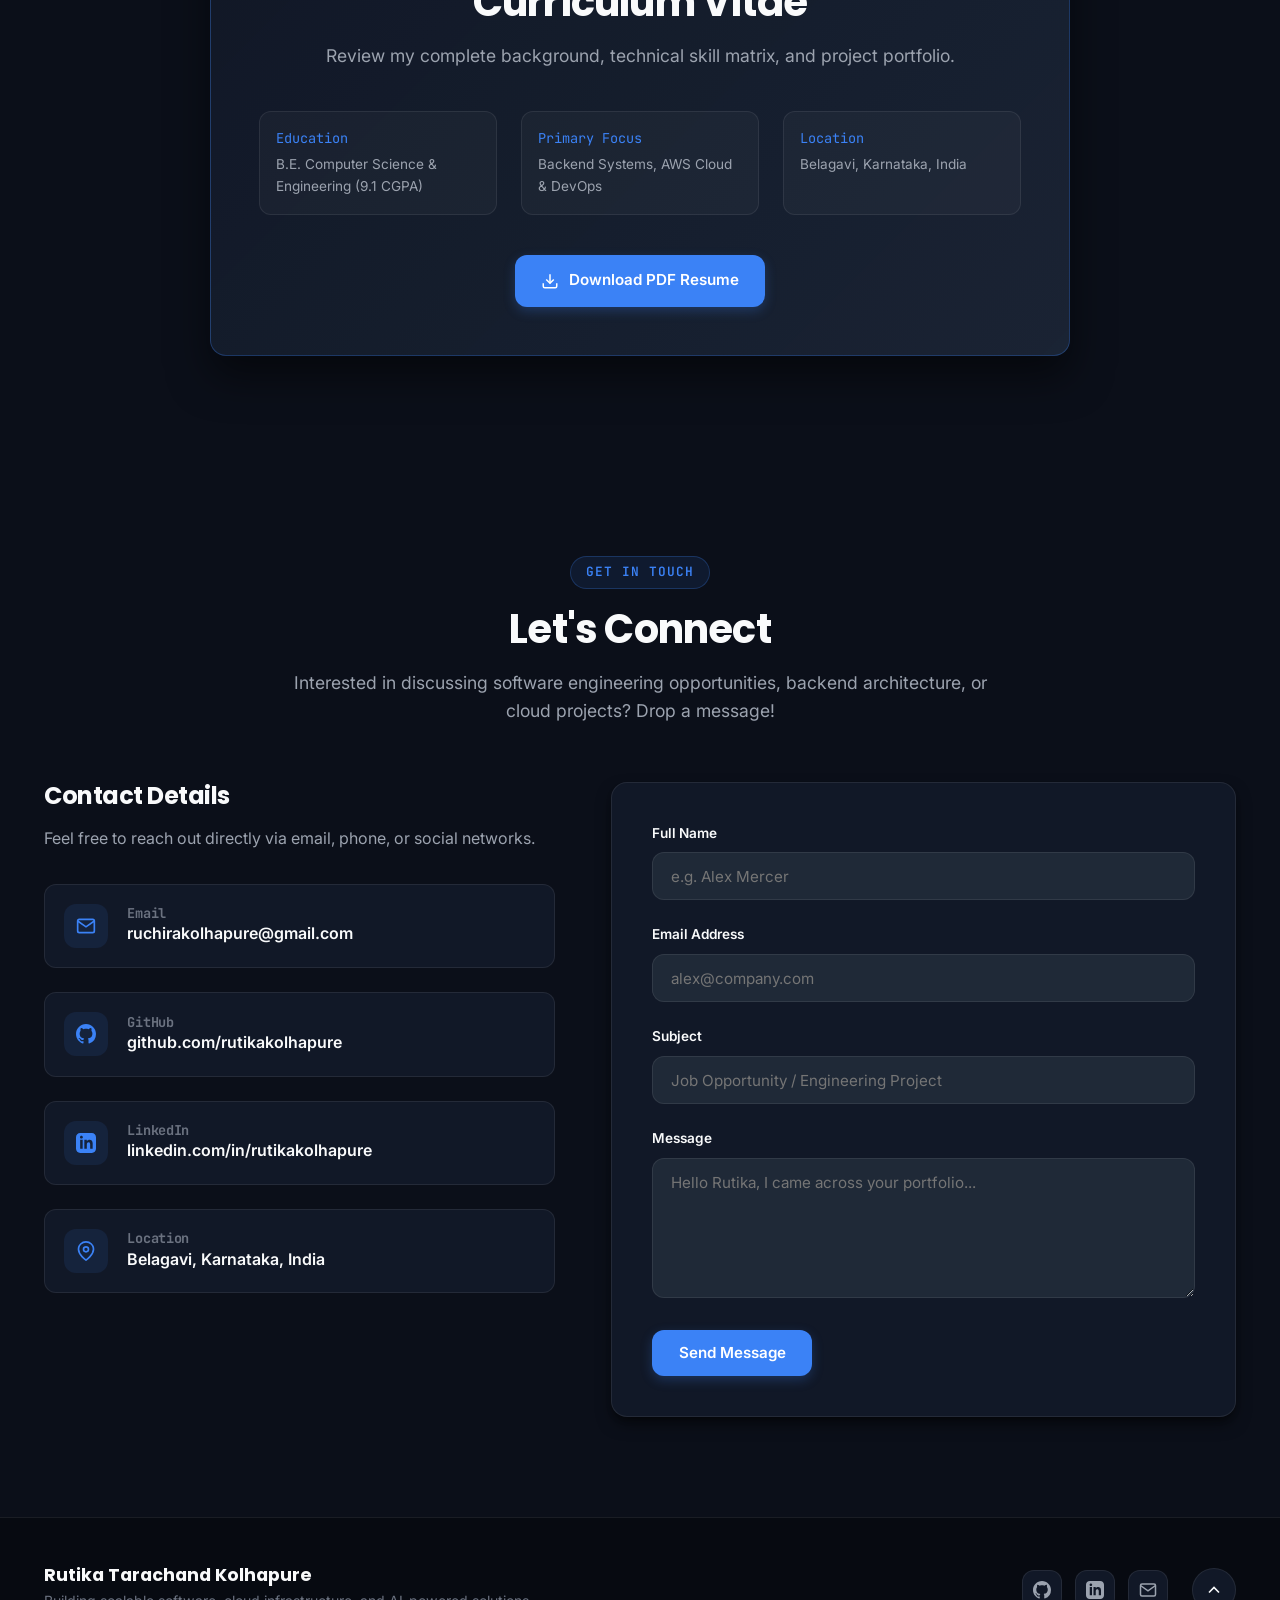
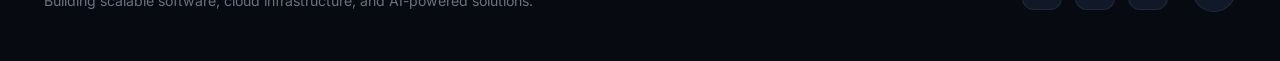
==== commit 8164fb7c: "adding changes" ====
--- a/index.html
+++ b/index.html
@@ -164,7 +164,7 @@
             <div class="hero-img-container">
               <img 
                 
-                src="\assets\.aistudio\rutika_photo.jpeg" 
+                src="/assets/rutika_photo.jpeg" 
                 alt="Rutika Tarachand Kolhapure - Software Engineer" 
                 class="hero-img" 
                 referrerPolicy="no-referrer"
